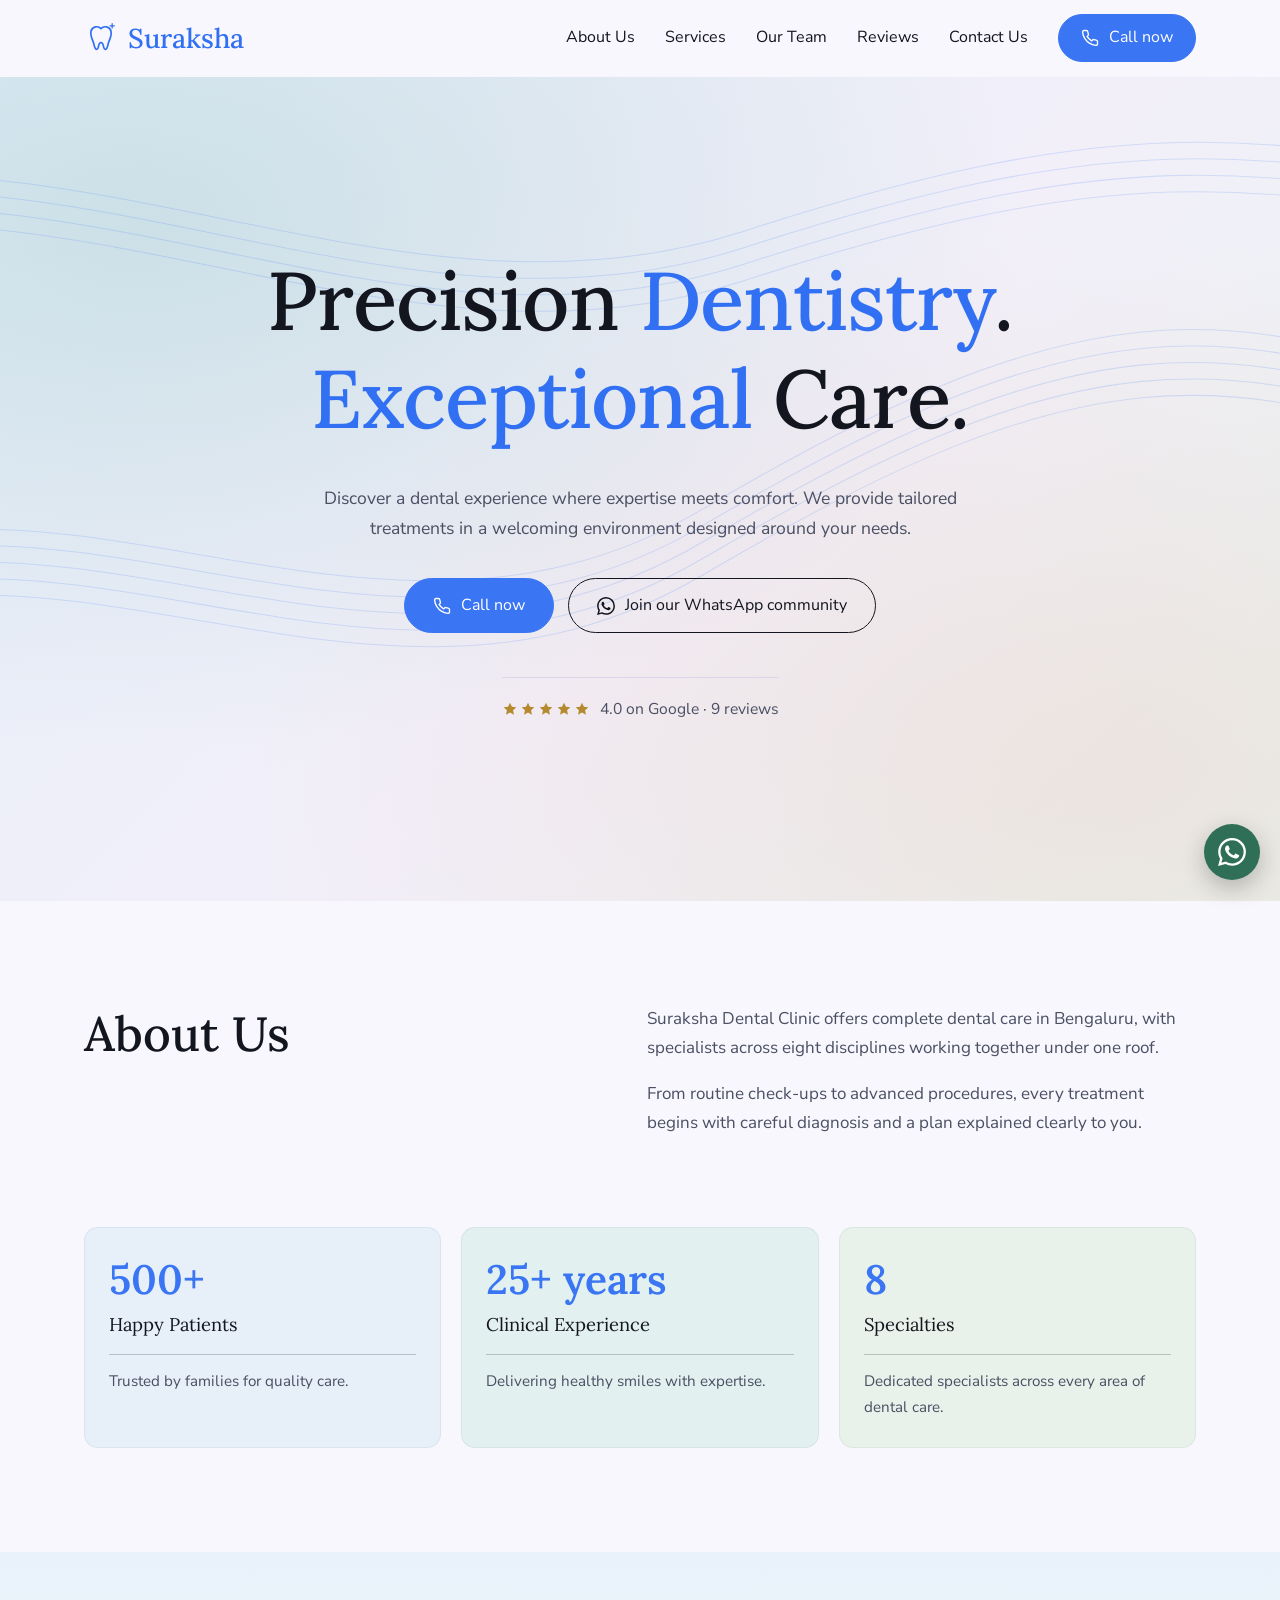
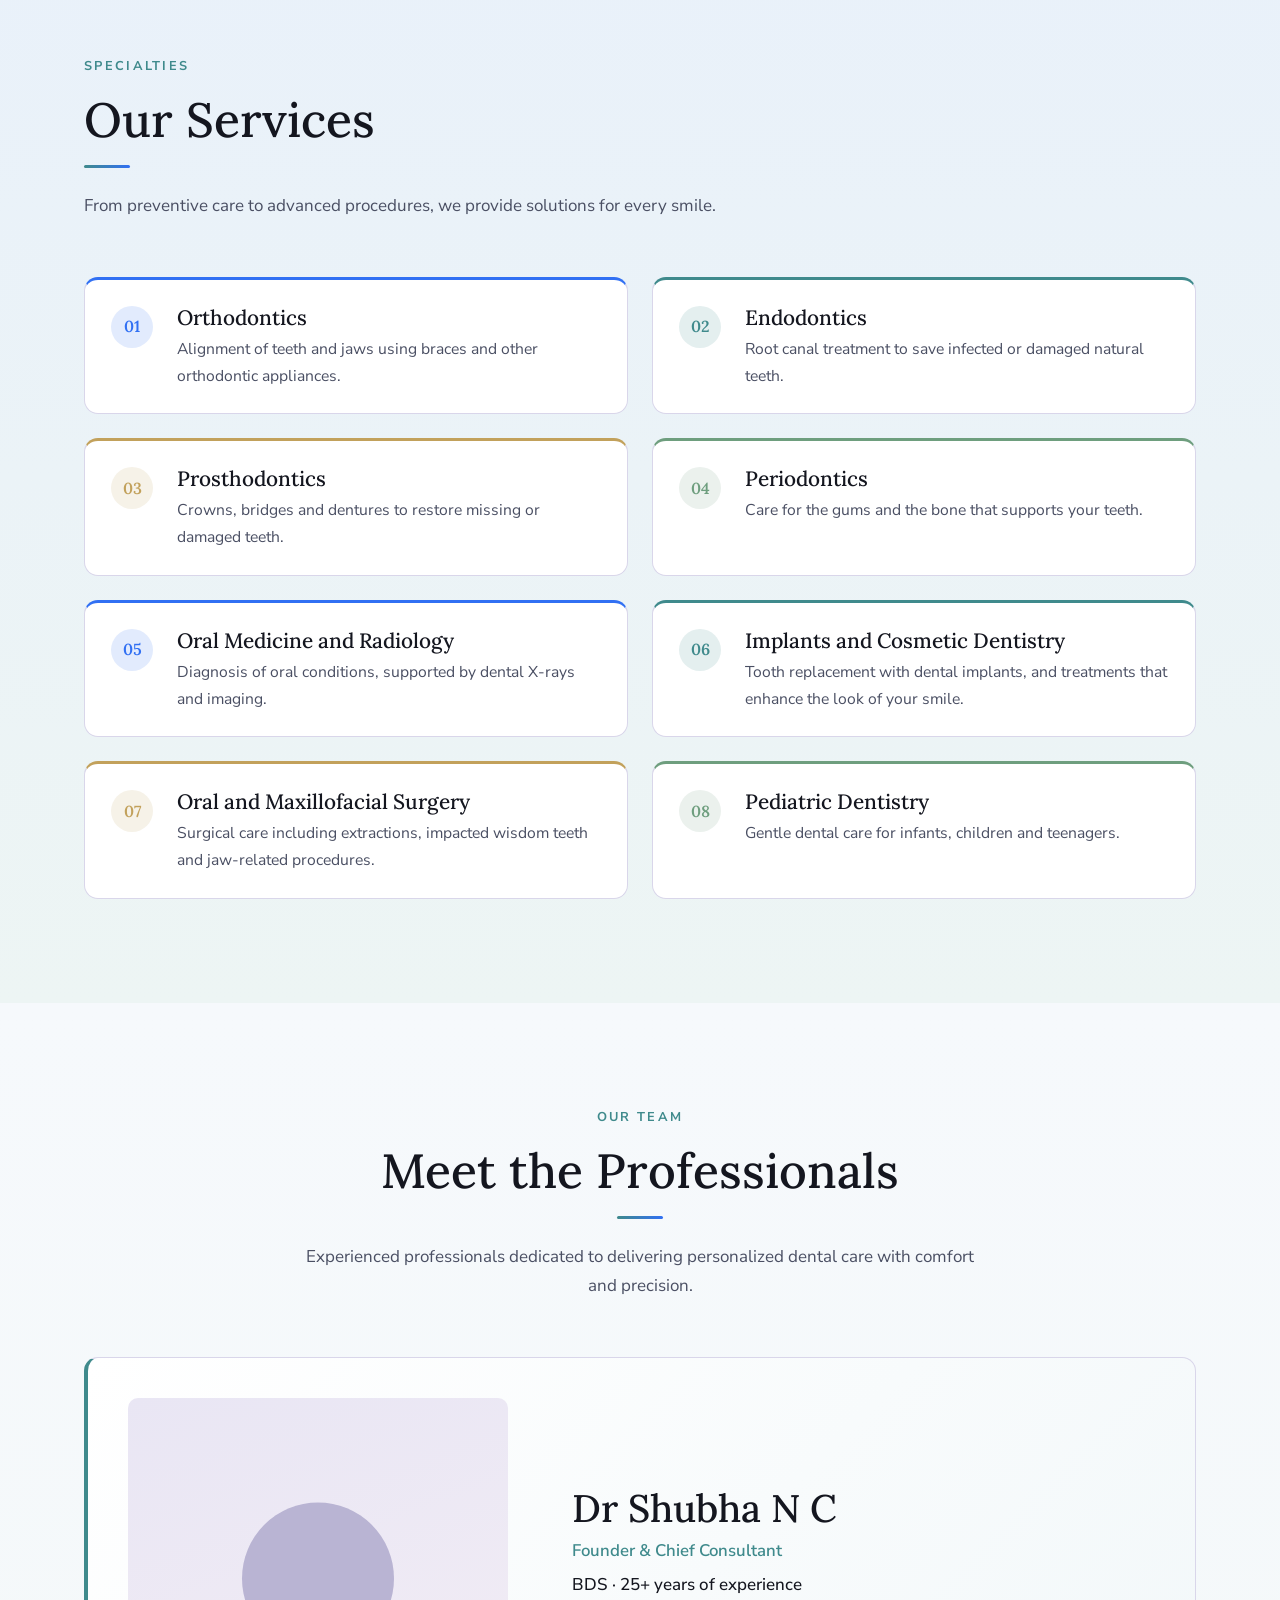
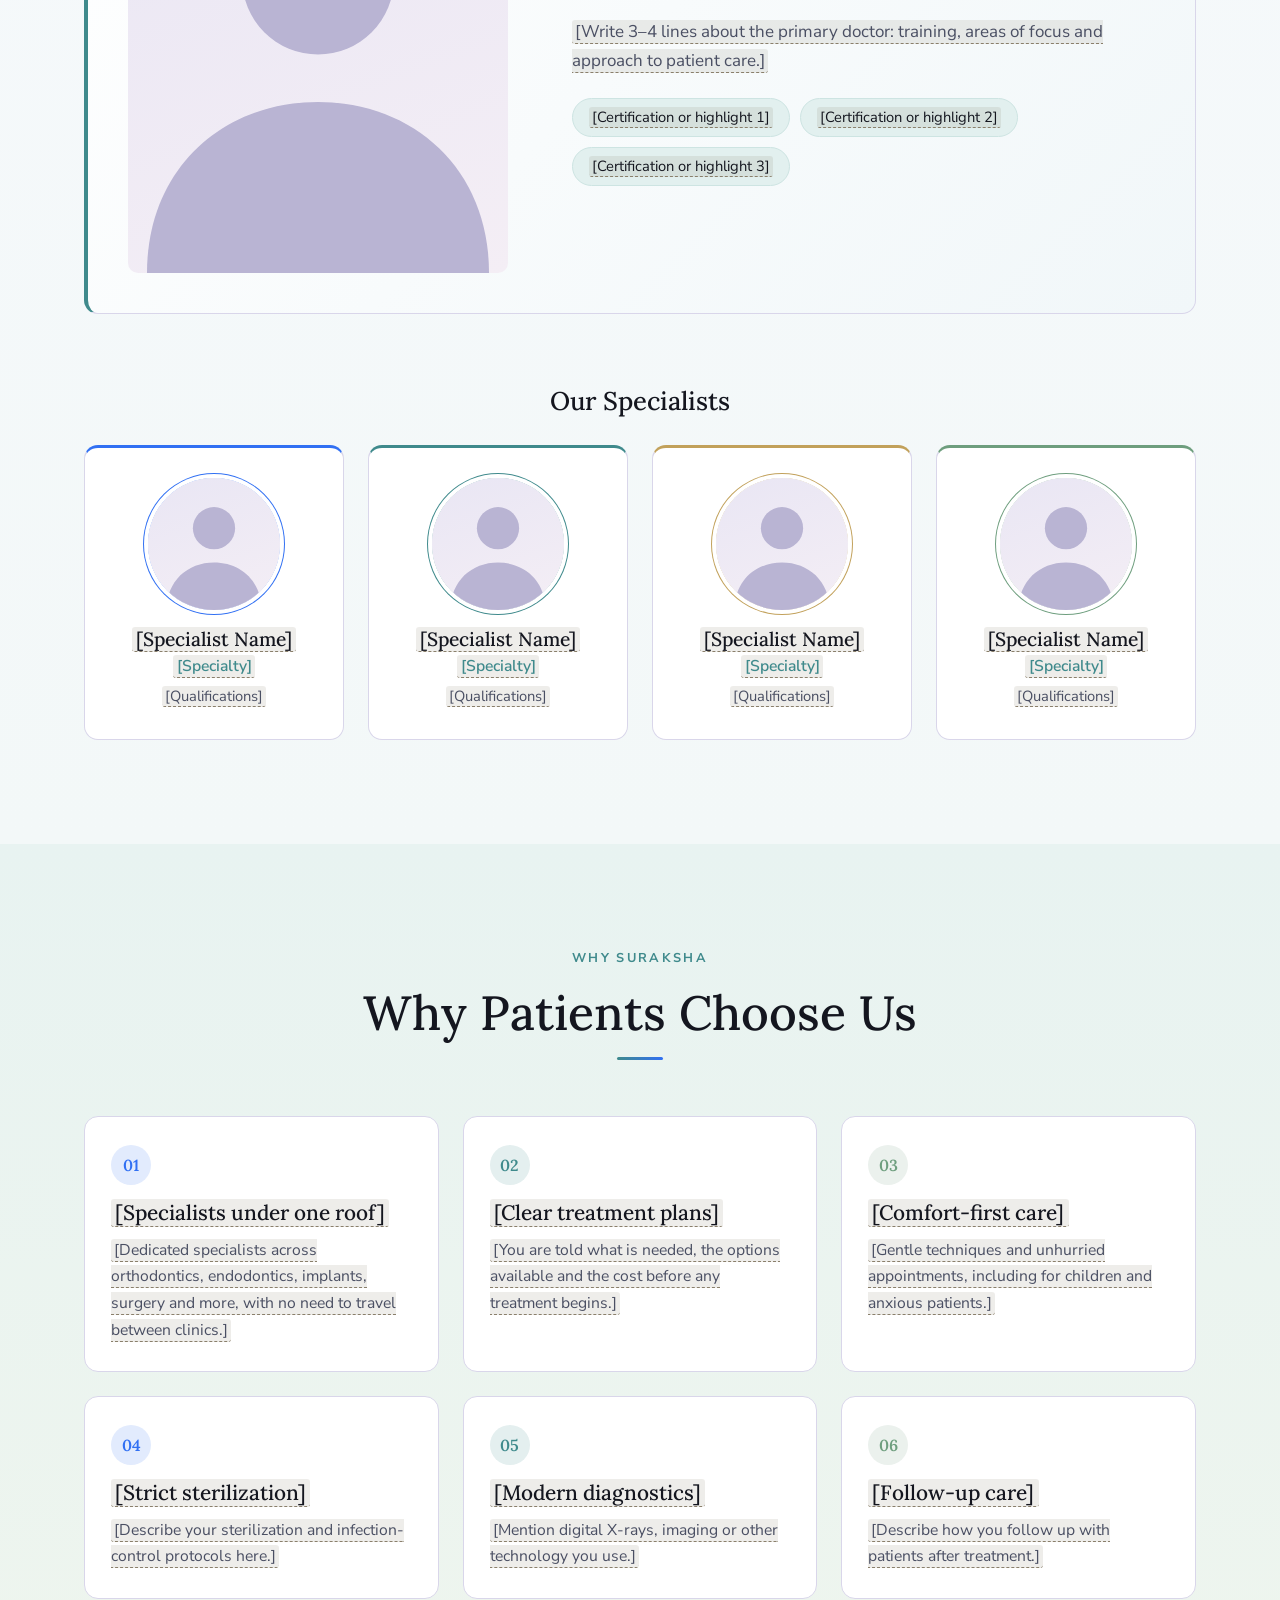
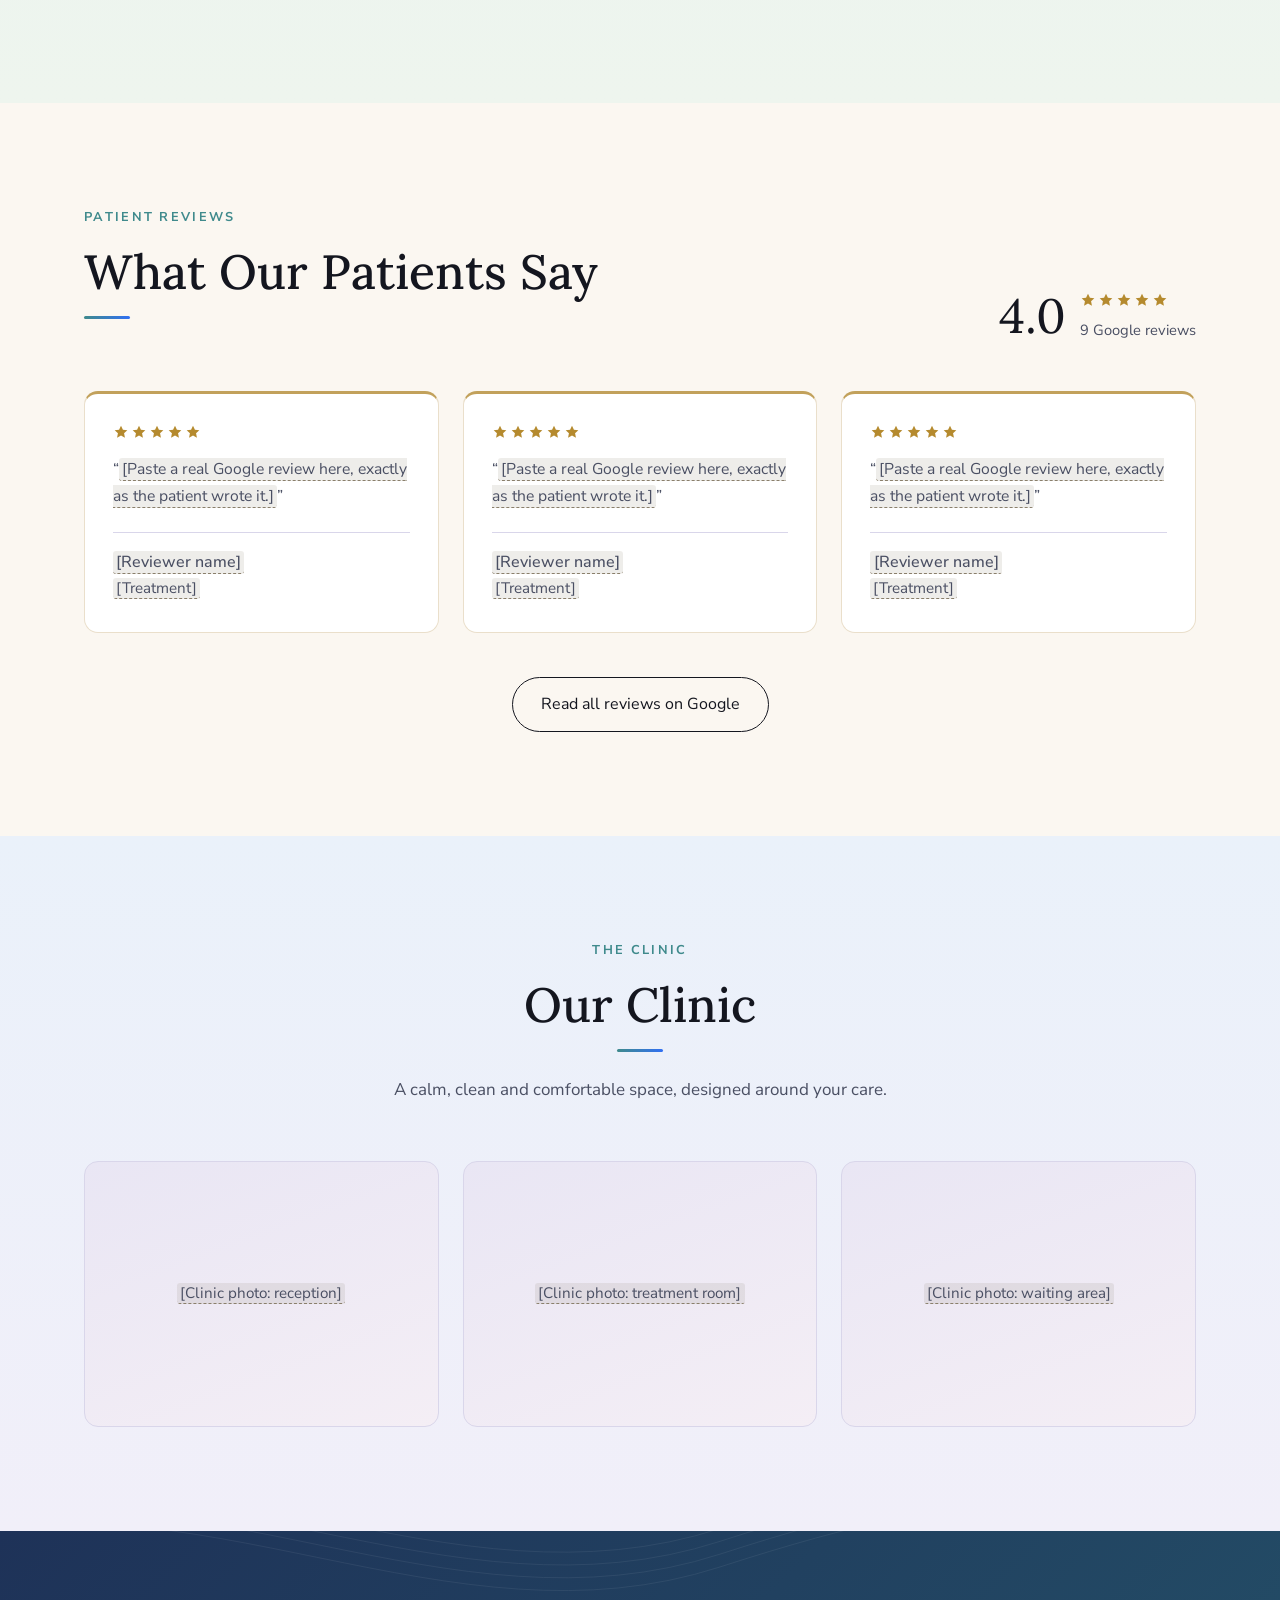
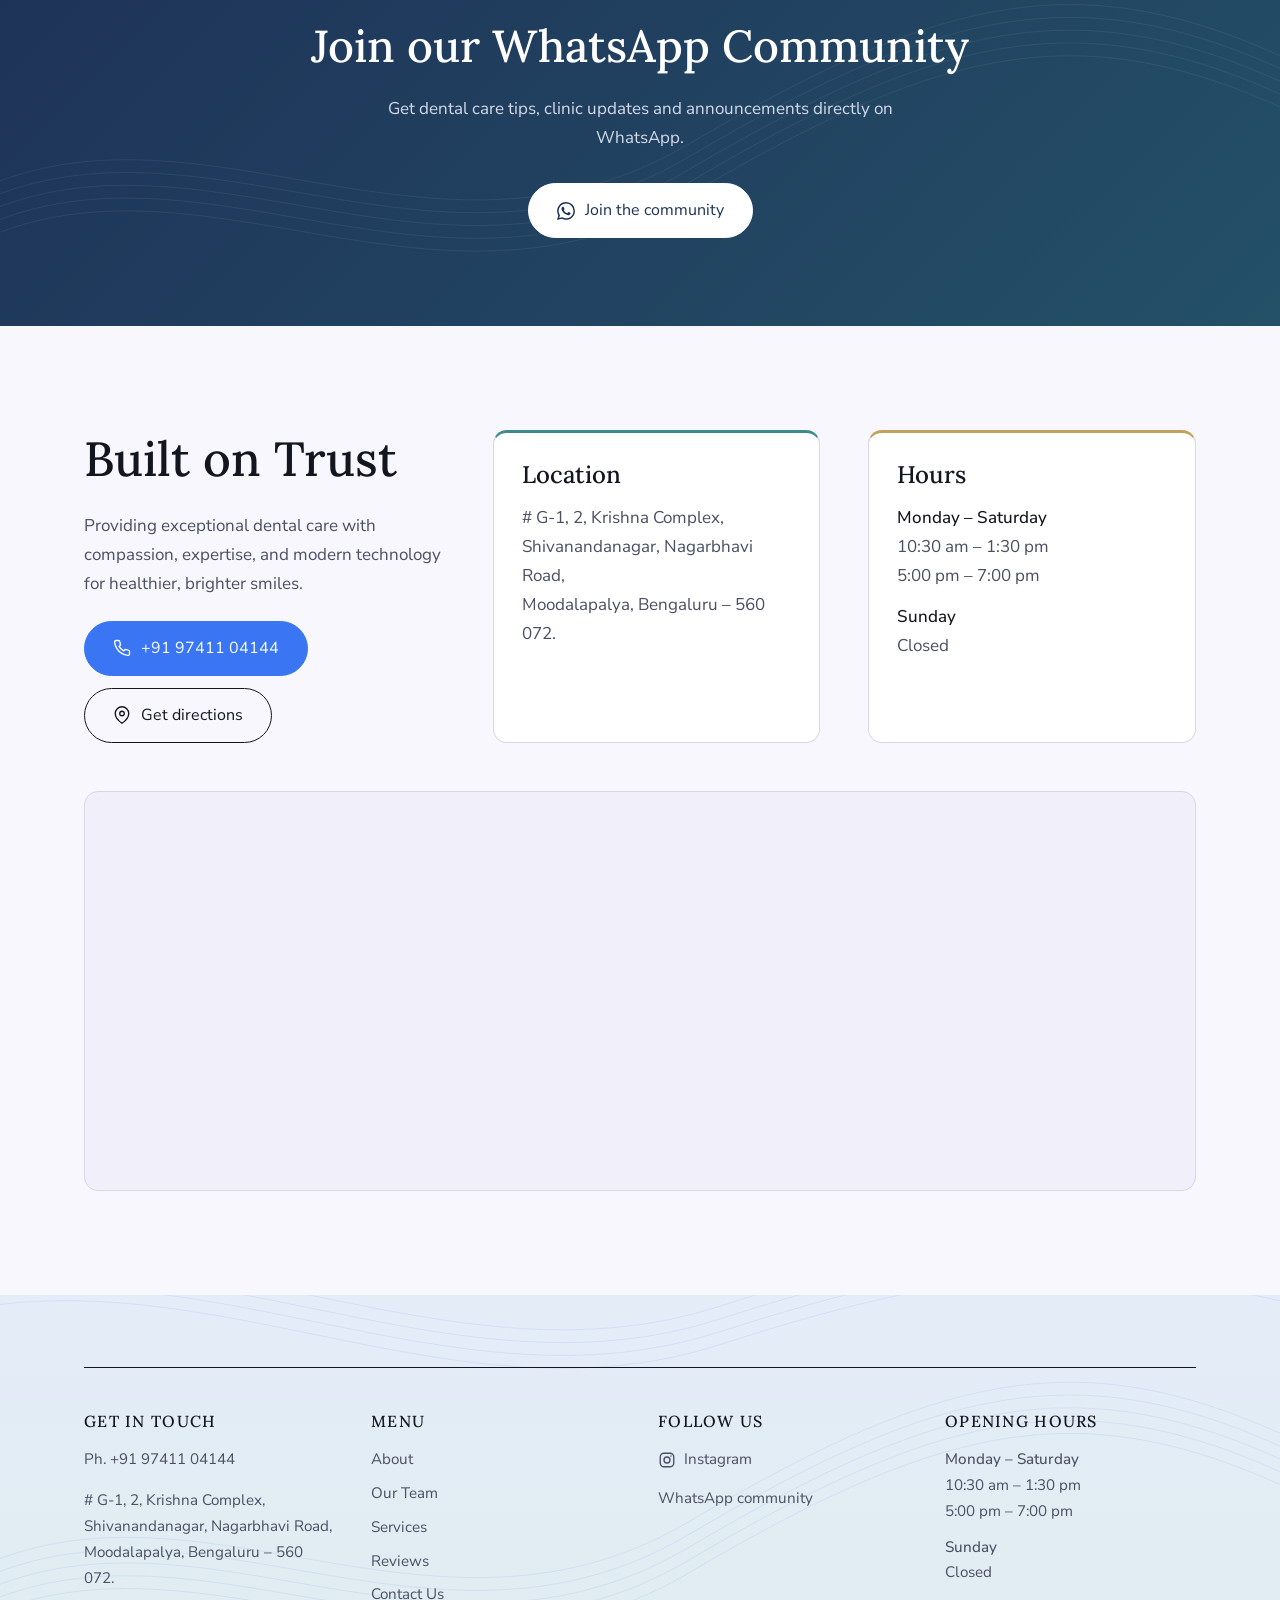
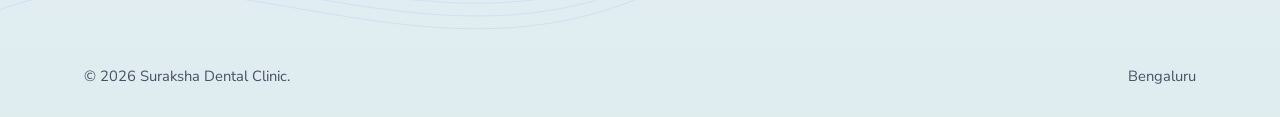
==== index.html @ a37a077b "index.html add" ====
<!DOCTYPE html>
<html lang="en">
<head>
<meta charset="utf-8">
<meta name="viewport" content="width=device-width, initial-scale=1">
<title>Suraksha Dental Clinic | Dentist in Nagarbhavi, Bengaluru</title>
<meta name="description" content="Suraksha Dental Clinic, Nagarbhavi Road, Bengaluru. Orthodontics, endodontics, prosthodontics, periodontics, implants and cosmetic dentistry, oral surgery and pediatric dentistry.">
<meta name="theme-color" content="#1E3A78">
<meta property="og:type" content="website">
<meta property="og:title" content="Suraksha Dental Clinic | Precision Dentistry. Exceptional Care.">
<meta property="og:description" content="Specialist dental care under one roof in Nagarbhavi, Bengaluru.">
<meta property="og:locale" content="en_IN">
<!-- When the site has a real domain, add: <link rel="canonical" href="https://your-domain.com/"> and <meta property="og:url" ...> -->

<script>document.documentElement.classList.add('js');</script>

<!-- =====================================================================
     EDIT HERE  —  ALL CONTENT LIVES IN THIS BLOCK
     ---------------------------------------------------------------------
     * Text inside [square brackets] is a PLACEHOLDER. Replace it, brackets
       included, with your real content.
     * Links left as "" are not set yet. Paste the real URL between the quotes.
     * Photos left as "" show a neutral silhouette. Put your image files in an
       "images" folder next to this file and use e.g. "images/dr-name.jpg".
     * Full step-by-step instructions: see EDITING-GUIDE.md
     ===================================================================== -->
<script>
const SITE_CONFIG = {

  /* Set to false before launch if you want placeholders to look like normal text */
  showPlaceholderHighlight: true,

  clinic: {
    name: "Suraksha Dental Clinic",
    shortName: "Suraksha",
    logo: "",                                   // e.g. "images/logo.png". Empty = built-in tooth logo
    phoneDisplay: "+91 97411 04144",
    phoneTel: "+919741104144",
    addressLines: [
      "# G-1, 2, Krishna Complex,",
      "Shivanandanagar, Nagarbhavi Road,",
      "Moodalapalya, Bengaluru – 560 072."
    ],
    addressCity: "Bengaluru",
    addressPostcode: "560072",
    mapQuery: "Suraksha Dental Clinic, Krishna Complex, Shivanandanagar, Nagarbhavi Road, Moodalapalya, Bengaluru 560072"
  },

  links: {
    whatsappCommunity: "",   // WhatsApp community invite link, e.g. "https://chat.whatsapp.com/XXXXXXXX"
    instagram: "",           // e.g. "https://www.instagram.com/your_handle/"
    googleReviews: ""        // your Google reviews link (see EDITING-GUIDE.md)
  },

  hero: {
    headlineLine1: ["Precision ", "Dentistry", "."],     // middle word is shown in blue
    headlineLine2: ["", "Exceptional", " Care."],
    intro: "Discover a dental experience where expertise meets comfort. We provide tailored treatments in a welcoming environment designed around your needs."
  },

  stats: [
    { value: "500+",     label: "Happy Patients",     text: "Trusted by families for quality care." },
    { value: "25+ years",label: "Clinical Experience",text: "Delivering healthy smiles with expertise." },
    { value: "8",        label: "Specialties",        text: "Dedicated specialists across every area of dental care." }
  ],

  about: {
    title: "About Us",
    paragraphs: [
      "Suraksha Dental Clinic offers complete dental care in Bengaluru, with specialists across eight disciplines working together under one roof.",
      "From routine check-ups to advanced procedures, every treatment begins with careful diagnosis and a plan explained clearly to you."
    ]
  },

  services: {
    title: "Our Services",
    intro: "From preventive care to advanced procedures, we provide solutions for every smile.",
    items: [
      { name: "Orthodontics",                      text: "Alignment of teeth and jaws using braces and other orthodontic appliances." },
      { name: "Endodontics",                       text: "Root canal treatment to save infected or damaged natural teeth." },
      { name: "Prosthodontics",                    text: "Crowns, bridges and dentures to restore missing or damaged teeth." },
      { name: "Periodontics",                      text: "Care for the gums and the bone that supports your teeth." },
      { name: "Oral Medicine and Radiology",       text: "Diagnosis of oral conditions, supported by dental X-rays and imaging." },
      { name: "Implants and Cosmetic Dentistry",   text: "Tooth replacement with dental implants, and treatments that enhance the look of your smile." },
      { name: "Oral and Maxillofacial Surgery",    text: "Surgical care including extractions, impacted wisdom teeth and jaw-related procedures." },
      { name: "Pediatric Dentistry",               text: "Gentle dental care for infants, children and teenagers." }
    ]
  },

  doctors: {
    title: "Meet the Professionals",
    intro: "Experienced professionals dedicated to delivering personalized dental care with comfort and precision.",

    /* PRIMARY DOCTOR — shown large at the top */
    lead: {
      photo: "",
      name: "Dr Shubha N C",
      role: "Founder & Chief Consultant",
      qualifications: "BDS",
      experience: "25+ years of experience",
      bio: "[Write 3–4 lines about the primary doctor: training, areas of focus and approach to patient care.]",
      highlights: [
        "[Certification or highlight 1]",
        "[Certification or highlight 2]",
        "[Certification or highlight 3]"
      ]
    },

    /* SPECIALISTS — copy one { ... }, block to add another, delete one to remove it */
    specialistsTitle: "Our Specialists",
    specialists: [
      { photo: "", name: "[Specialist Name]", specialty: "[Specialty]", qualifications: "[Qualifications]" },
      { photo: "", name: "[Specialist Name]", specialty: "[Specialty]", qualifications: "[Qualifications]" },
      { photo: "", name: "[Specialist Name]", specialty: "[Specialty]", qualifications: "[Qualifications]" },
      { photo: "", name: "[Specialist Name]", specialty: "[Specialty]", qualifications: "[Qualifications]" }
    ],

    /* SUPPORT STAFF — optional. Leave the list empty [] and the section is hidden.
       To show it, add entries like:
       { photo: "", name: "[Name]", role: "[Role, e.g. Dental Assistant]", text: "[One line about their role]" }  */
    staffTitle: "Our Care Team",
    staff: []
  },

  why: {
    title: "Why Patients Choose Us",
    items: [
      { title: "[Specialists under one roof]", text: "[Dedicated specialists across orthodontics, endodontics, implants, surgery and more, with no need to travel between clinics.]" },
      { title: "[Clear treatment plans]",      text: "[You are told what is needed, the options available and the cost before any treatment begins.]" },
      { title: "[Comfort-first care]",         text: "[Gentle techniques and unhurried appointments, including for children and anxious patients.]" },
      { title: "[Strict sterilization]",       text: "[Describe your sterilization and infection-control protocols here.]" },
      { title: "[Modern diagnostics]",         text: "[Mention digital X-rays, imaging or other technology you use.]" },
      { title: "[Follow-up care]",             text: "[Describe how you follow up with patients after treatment.]" }
    ]
  },

  reviews: {
    title: "What Our Patients Say",
    rating: "4.0",          // your Google rating, e.g. "4.8"
    count: "9",            // number of Google reviews, e.g. "120"
    buttonLabel: "Read all reviews on Google",
    /* Paste REAL Google reviews only, word for word, with the reviewer's name. */
    items: [
      { rating: 5, text: "[Paste a real Google review here, exactly as the patient wrote it.]", name: "[Reviewer name]", treatment: "[Treatment]" },
      { rating: 5, text: "[Paste a real Google review here, exactly as the patient wrote it.]", name: "[Reviewer name]", treatment: "[Treatment]" },
      { rating: 5, text: "[Paste a real Google review here, exactly as the patient wrote it.]", name: "[Reviewer name]", treatment: "[Treatment]" }
    ]
  },

  gallery: {
    title: "Our Clinic",
    intro: "A calm, clean and comfortable space, designed around your care.",
    /* src: "images/clinic-1.jpg" for a real photo. Empty src shows a placeholder tile. */
    items: [
      { src: "", alt: "Reception area",  caption: "[Clinic photo: reception]" },
      { src: "", alt: "Treatment room",  caption: "[Clinic photo: treatment room]" },
      { src: "", alt: "Waiting area",    caption: "[Clinic photo: waiting area]" }
    ]
  },

  community: {
    title: "Join our WhatsApp Community",
    text: "Get dental care tips, clinic updates and announcements directly on WhatsApp.",
    buttonLabel: "Join the community"
  },

  contact: {
    title: "Built on Trust",
    intro: "Providing exceptional dental care with compassion, expertise, and modern technology for healthier, brighter smiles."
  },

  /* Opening hours. "display" is what visitors see. "schema" feeds Google search results.
     If you change one, change the other to match (times in 24-hour format). */
  hours: {
    display: [
      { days: "Monday – Saturday", times: ["10:30 am – 1:30 pm", "5:00 pm – 7:00 pm"] },
      { days: "Sunday",            times: ["Closed"] }
    ],
    schema: [
      { days: ["Monday","Tuesday","Wednesday","Thursday","Friday","Saturday"], opens: "10:30", closes: "13:30" },
      { days: ["Monday","Tuesday","Wednesday","Thursday","Friday","Saturday"], opens: "17:00", closes: "19:00" }
    ]
  }
};
</script>

<link rel="preconnect" href="https://fonts.googleapis.com">
<link rel="preconnect" href="https://fonts.gstatic.com" crossorigin>
<link href="https://fonts.googleapis.com/css2?family=Lora:wght@400;500;600&family=Nunito+Sans:wght@400;600;700&display=swap" rel="stylesheet">

<style>
:root{
  --bg:#F8F7FD; --bg-soft:#F1EFF9; --bg-deep:#E9E6F4;
  --ink:#14161F; --muted:#4A4F63; --line:#D9D6EA;
  --blue:#3170F3; --blue-dark:#3a75f3; --navy:#1E3258;
  --stone:#8A7F6B; --teal:#3F8A8C; --teal-soft:#E2F0EF; --sky-soft:#E7EFF9; --sage:#6E9E7E; --sage-soft:#E8F2EA; --gold:#C2A15B; --peach-soft:#FBEEE4; --cream:#FBF7F1; --wa:#2F6F57; --ph-bg:rgba(138,127,107,.14);
  --serif:'Lora',Georgia,'Times New Roman',serif;
  --body:'Nunito Sans','Segoe UI',system-ui,-apple-system,sans-serif;
  --radius:14px; --header-h:76px;
}
*,*::before,*::after{box-sizing:border-box}
html{scroll-behavior:smooth;-webkit-text-size-adjust:100%}
body{margin:0;background:var(--bg);color:var(--ink);font-family:var(--body);font-size:17px;line-height:1.7;overflow-x:hidden}
img,svg{max-width:100%;display:block}
a{color:inherit}
h1,h2,h3,h4{font-family:var(--serif);font-weight:500;line-height:1.2;margin:0 0 .5em;color:var(--ink)}
p{margin:0 0 1em}
.container{width:100%;max-width:1160px;margin:0 auto;padding:0 24px}
section{position:relative;padding:104px 0;scroll-margin-top:var(--header-h)}
.skip{position:absolute;left:-999px;top:8px;background:var(--blue-dark);color:#fff;padding:10px 16px;border-radius:8px;z-index:100}
.skip:focus{left:8px}
:focus-visible{outline:2px solid var(--blue);outline-offset:3px;border-radius:4px}

/* placeholders */
body:not(.no-ph) .ph{background:var(--ph-bg);border-bottom:1px dashed var(--stone);padding:0 .2em;border-radius:3px}

/* scroll progress */
.progress{position:fixed;top:0;left:0;height:3px;width:100%;background:var(--blue);transform:scaleX(0);transform-origin:left;z-index:60}

/* header */
header.site{position:sticky;top:0;z-index:50;background:rgba(248,247,253,.9);backdrop-filter:blur(10px);-webkit-backdrop-filter:blur(10px);border-bottom:1px solid transparent;transition:box-shadow .3s,border-color .3s}
header.site.scrolled{box-shadow:0 2px 18px rgba(30,50,88,.08);border-color:var(--line)}
.nav{display:flex;align-items:center;justify-content:space-between;height:var(--header-h);gap:24px}
.brand{display:flex;align-items:center;gap:10px;text-decoration:none;font-family:var(--serif);font-size:1.7rem;color:var(--blue);font-weight:500}
.brand svg,.brand img{width:34px;height:34px;flex:none}
.menu{display:flex;align-items:center;gap:30px}
.menu a{text-decoration:none;font-size:1rem;position:relative;padding:4px 0}
.menu a.btn{padding:9px 22px}
.menu a:not(.btn)::after{content:"";position:absolute;left:0;bottom:-2px;height:1px;width:100%;background:var(--blue);transform:scaleX(0);transform-origin:left;transition:transform .3s}
.menu a:not(.btn):hover::after{transform:scaleX(1)}
.menu-btn{display:none;background:none;border:1px solid var(--line);border-radius:8px;width:44px;height:44px;cursor:pointer;color:var(--ink)}
.menu-btn span,.menu-btn span::before,.menu-btn span::after{display:block;width:20px;height:2px;background:currentColor;margin:0 auto;position:relative;transition:transform .3s,background .3s}
.menu-btn span::before,.menu-btn span::after{content:"";position:absolute;left:0}
.menu-btn span::before{top:-6px}.menu-btn span::after{top:6px}

/* buttons */
.btn{display:inline-flex;align-items:center;gap:10px;font-family:var(--body);font-size:1rem;padding:13px 28px;border-radius:999px;border:1px solid var(--ink);background:transparent;color:var(--ink);text-decoration:none;cursor:pointer;transition:background .3s,color .3s,transform .3s,box-shadow .3s}
.btn svg{width:18px;height:18px;flex:none}
.btn:hover{transform:translateY(-2px);box-shadow:0 8px 20px rgba(30,50,88,.12)}
.btn-primary{background:var(--blue-dark);border-color:var(--blue-dark);color:#fff}
.btn-primary:hover{background:var(--blue)}
.btn-outline:hover{background:var(--ink);color:#fff}
.btn-small{padding:9px 20px;font-size:.95rem}
.btn-light{background:#fff;border-color:#fff;color:var(--navy)}
.btn-light:hover{background:var(--bg-soft)}

/* hero */
.hero{padding:0;min-height:calc(100vh - var(--header-h));min-height:calc(100svh - var(--header-h));display:flex;align-items:center;text-align:center;background:radial-gradient(ellipse at 12% 18%,rgba(110,175,172,.24),transparent 55%),radial-gradient(ellipse at 88% 85%,rgba(232,175,150,.22),transparent 55%),linear-gradient(135deg,#E6EFFA 0%,#F2EFF9 55%,#E9F4F1 100%);overflow:hidden}
.hero .container{position:relative;z-index:2;padding-top:72px;padding-bottom:72px}
.hero h1{font-size:clamp(2.6rem,6.4vw,5.2rem);font-weight:500;letter-spacing:-.01em;margin-bottom:.45em}
.hero h1 .l{display:block}
.hero h1 em{font-style:normal;color:var(--blue)}
.hero p.intro{max-width:640px;margin:0 auto 34px;color:var(--muted);font-size:1.1rem}
.hero .actions{display:flex;flex-wrap:wrap;gap:14px;justify-content:center}
.trust{margin-top:44px;display:inline-flex;align-items:center;gap:10px;font-size:.98rem;color:var(--muted);text-decoration:none;border-top:1px solid var(--line);padding-top:18px}
.stars{display:inline-flex;gap:2px;color:#B58A2E}
.stars svg{width:16px;height:16px;fill:currentColor}
.stars .off{color:var(--line)}
.contour{position:absolute;inset:0;width:100%;height:100%;color:var(--blue);opacity:.16;z-index:0;pointer-events:none}
.contour g{animation:drift 28s ease-in-out infinite alternate}
@keyframes drift{from{transform:translate(-30px,6px)}to{transform:translate(30px,-8px)}}
.hero .h-in{opacity:0;transform:translateY(20px);animation:rise .9s cubic-bezier(.2,.7,.2,1) forwards;animation-delay:calc(var(--d,0)*140ms + 150ms)}
@keyframes rise{to{opacity:1;transform:none}}

/* section headings */
.eyebrow{display:block;font-size:.8rem;font-weight:700;letter-spacing:.18em;text-transform:uppercase;color:var(--teal);margin-bottom:14px}
.sec-head{max-width:680px;margin-bottom:56px}
.sec-head.center{margin-left:auto;margin-right:auto;text-align:center}
.sec-head h2{font-size:clamp(2rem,4vw,3rem)}
.sec-head h2::after{content:"";display:block;width:46px;height:3px;border-radius:3px;background:linear-gradient(90deg,var(--teal),var(--blue));margin-top:16px}
.sec-head.center h2::after{margin-left:auto;margin-right:auto}
.sec-head p{color:var(--muted)}

/* about */
.about-grid{display:grid;grid-template-columns:1fr 1.1fr;gap:64px;align-items:start;margin-bottom:72px}
.about-grid h2{font-size:clamp(2rem,4vw,3rem);margin:0}
.about-grid p{color:var(--muted)}
.stats{display:grid;grid-template-columns:repeat(3,1fr);gap:20px}
.stat{padding:28px 24px 26px;border-radius:var(--radius);border:1px solid rgba(30,50,88,.06)}
.stat:nth-child(1){background:var(--sky-soft)}.stat:nth-child(2){background:var(--teal-soft)}.stat:nth-child(3){background:var(--sage-soft)}.stat:nth-child(4){background:var(--peach-soft)}
.stat .num{font-family:var(--serif);font-weight:600;font-size:clamp(1.9rem,3.2vw,2.6rem);line-height:1.15;margin-bottom:6px;color:var(--blue-dark)}
.stat .lbl{font-family:var(--serif);font-size:1.15rem;margin-bottom:14px}
.stat .rule{height:1px;background:var(--ink);opacity:.22;margin-bottom:14px;transform-origin:left}
.js .stat .rule{transform:scaleX(0);transition:transform 1.1s cubic-bezier(.2,.7,.2,1) .2s}
.js .stat.in .rule{transform:scaleX(1)}
.stat p{font-size:.95rem;color:var(--muted);margin:0}

/* services */
.services{background:linear-gradient(180deg,#E9F1FA 0%,#EDF5F4 100%)}
.svc-grid{display:grid;grid-template-columns:1fr 1fr;gap:24px}
.svc{--c:var(--blue);display:grid;grid-template-columns:48px 1fr;gap:6px 18px;padding:26px 26px 24px;background:#fff;border:1px solid var(--line);border-top:3px solid var(--c);border-radius:var(--radius);transition:transform .35s,box-shadow .35s}
.svc:nth-child(4n+2){--c:var(--teal)}.svc:nth-child(4n+3){--c:var(--gold)}.svc:nth-child(4n+4){--c:var(--sage)}
.svc:hover{transform:translateY(-5px);box-shadow:0 16px 32px rgba(30,50,88,.10)}
.svc .n{display:flex;align-items:center;justify-content:center;width:42px;height:42px;border-radius:50%;background:color-mix(in srgb,var(--c) 14%,#fff);color:var(--c);font-family:var(--serif);font-weight:600;font-size:1rem}
.svc h3{font-size:1.3rem;margin-bottom:.25em}
.svc p{margin:0;color:var(--muted);font-size:.98rem}

/* team */
.team{background:linear-gradient(180deg,#F6F9FC 0%,#F3F8F8 100%)}
.lead{display:grid;grid-template-columns:380px 1fr;gap:64px;align-items:center;background:linear-gradient(135deg,#fff 0%,#F1F7F9 100%);border:1px solid var(--line);border-left:4px solid var(--teal);border-radius:var(--radius);padding:40px;margin-bottom:72px;transition:box-shadow .4s}
.lead:hover{box-shadow:0 18px 44px rgba(30,50,88,.09)}
.photo{position:relative;background:linear-gradient(160deg,#E9E6F4,#F4EEF5);overflow:hidden}
.photo img{width:100%;height:100%;object-fit:cover}
.photo .sil{width:100%;height:100%;color:#B9B4D3}
.lead .photo{aspect-ratio:4/5;border-radius:10px}
.lead h3{font-size:clamp(1.8rem,3vw,2.4rem);margin-bottom:.15em}
.lead .role{color:var(--teal);font-weight:600;font-size:1.05rem;margin-bottom:6px}
.lead .quals{font-weight:500;margin-bottom:18px}
.lead .bio{color:var(--muted)}
.chips{list-style:none;margin:22px 0 0;padding:0;display:flex;flex-wrap:wrap;gap:10px}
.chips li{border:1px solid #CDE4E2;border-radius:999px;padding:6px 16px;font-size:.92rem;background:var(--teal-soft)}
.sub-title{font-size:1.6rem;margin-bottom:28px;text-align:center}
.spec-grid{display:grid;grid-template-columns:repeat(4,1fr);gap:24px}
.spec{--c:var(--blue);background:#fff;border:1px solid var(--line);border-top:3px solid var(--c);border-radius:var(--radius);padding:30px 22px;text-align:center;transition:transform .35s,box-shadow .35s}
.spec:nth-child(4n+2){--c:var(--teal)}.spec:nth-child(4n+3){--c:var(--gold)}.spec:nth-child(4n+4){--c:var(--sage)}
.spec:hover{transform:translateY(-6px);box-shadow:0 16px 34px rgba(30,50,88,.09)}
.spec .photo{width:132px;height:132px;border-radius:50%;margin:0 auto 18px;box-shadow:0 0 0 4px #fff,0 0 0 5px var(--c)}
.spec h4{font-size:1.2rem;margin-bottom:.15em}
.spec .sp{color:var(--teal);font-weight:600;font-size:.98rem;margin-bottom:4px}
.spec .q,.spec .tx{font-size:.92rem;color:var(--muted);margin:0}
.staff-wrap{margin-top:72px}

/* why */
.why{background:linear-gradient(180deg,#E8F3F1 0%,#EEF5EE 100%)}
.why-grid{display:grid;grid-template-columns:repeat(3,1fr);gap:24px}
.why-item{--c:var(--teal)}
.why-item:nth-child(3n+1){--c:var(--blue)}.why-item:nth-child(3n+3){--c:var(--sage)}
.why-item .n{display:flex;align-items:center;justify-content:center;width:40px;height:40px;border-radius:50%;background:color-mix(in srgb,var(--c) 14%,#fff);color:var(--c);font-family:var(--serif);font-weight:600;font-size:1rem;margin-bottom:16px}
.why-item h3{font-size:1.3rem}
.why-item p{color:var(--muted);font-size:.98rem;margin:0}
.why-item{background:#fff;border:1px solid var(--line);border-radius:var(--radius);padding:28px 26px;transition:transform .35s,box-shadow .35s}
.why-item:hover{transform:translateY(-5px);box-shadow:0 14px 30px rgba(30,50,88,.09)}

/* reviews */
.reviews{background:var(--cream)}
.rev-top{display:flex;justify-content:space-between;align-items:flex-end;gap:32px;flex-wrap:wrap;margin-bottom:48px}
.rev-top .sec-head{margin:0}
.score{display:flex;align-items:center;gap:14px}
.score .big{font-family:var(--serif);font-size:3rem;line-height:1}
.score small{display:block;color:var(--muted);font-size:.92rem}
.rev-grid{display:grid;grid-template-columns:repeat(3,1fr);gap:24px;margin-bottom:44px}
.rev{margin:0;background:#fff;border:1px solid #EADFCB;border-top:3px solid var(--gold);border-radius:var(--radius);padding:30px 28px;display:flex;flex-direction:column;transition:transform .35s,box-shadow .35s}
.rev:hover{transform:translateY(-6px);box-shadow:0 16px 34px rgba(30,50,88,.09)}
.rev blockquote{margin:16px 0 22px;color:var(--muted);flex:1;font-size:.98rem}
.rev .who{border-top:1px solid var(--line);padding-top:16px;font-size:.95rem}
.rev .who b{display:block;font-weight:500;font-size:1rem}
.rev .who span{color:var(--muted)}
.center-btn{text-align:center}

/* gallery */
.gallery{background:linear-gradient(180deg,#EAF1FA 0%,#F1EFF9 100%)}
.gal-grid{display:grid;grid-template-columns:repeat(3,1fr);gap:24px}
.tile{position:relative;aspect-ratio:4/3;border-radius:var(--radius);overflow:hidden;border:1px solid var(--line);background:linear-gradient(160deg,#E9E6F4,#F4EEF5);padding:0;cursor:default;display:flex;align-items:center;justify-content:center;font:inherit;color:var(--muted)}
.tile img{position:absolute;inset:0;width:100%;height:100%;object-fit:cover;transition:transform .8s cubic-bezier(.2,.7,.2,1)}
.tile.has-img{cursor:zoom-in}
.tile.has-img:hover img{transform:scale(1.05)}
.tile .cap{position:relative;padding:0 16px;text-align:center;font-size:.95rem}
dialog#lb{border:0;padding:0;background:transparent;max-width:92vw;max-height:92vh}
dialog#lb::backdrop{background:rgba(20,22,31,.82)}
dialog#lb img{max-width:92vw;max-height:88vh;border-radius:10px}
dialog#lb button{position:absolute;top:-6px;right:-6px;width:40px;height:40px;border-radius:50%;border:0;background:#fff;font-size:1.4rem;cursor:pointer;line-height:1}

/* community */
.community{padding:0;background:linear-gradient(135deg,#1E3258 0%,#245068 100%);color:#fff;overflow:hidden}
.community .container{position:relative;z-index:2;padding-top:88px;padding-bottom:88px;text-align:center}
.community h2{color:#fff;font-size:clamp(1.9rem,4vw,2.8rem)}
.community p{color:#D5DAEA;max-width:560px;margin:0 auto 30px}
.community .contour{color:#fff;opacity:.08}

/* contact */
.contact-grid{display:grid;grid-template-columns:1.1fr 1fr 1fr;gap:48px;margin-bottom:48px}
.contact-grid h2{font-size:clamp(2rem,4vw,3rem)}
.contact-grid>div:nth-child(2),.contact-grid>div:nth-child(3){background:#fff;border:1px solid var(--line);border-radius:var(--radius);padding:28px 28px 22px;border-top:3px solid var(--teal)}
.contact-grid>div:nth-child(3){border-top-color:var(--gold)}
.contact-grid h3{font-size:1.5rem;margin-bottom:.6em}
.contact-grid p{color:var(--muted);margin-bottom:.4em}
.hrs div{margin-bottom:12px}
.hrs b{font-weight:500;display:block}
.hrs span{display:block;color:var(--muted)}
.contact-actions{display:flex;flex-wrap:wrap;gap:12px;margin-top:22px}
.map{border:1px solid var(--line);border-radius:var(--radius);overflow:hidden;height:400px;background:var(--bg-soft)}
.map iframe{width:100%;height:100%;border:0;display:block}

/* footer */
footer.site{position:relative;background:linear-gradient(180deg,#E4ECF8 0%,#DFEDEF 100%);overflow:hidden;padding:72px 0 28px}
footer.site .contour{opacity:.12}
footer.site .container{position:relative;z-index:2}
.foot-grid{display:grid;grid-template-columns:repeat(4,1fr);gap:36px;border-top:1px solid var(--ink);padding-top:44px;margin-bottom:48px}
.foot-grid h4{font-family:var(--serif);font-size:1rem;letter-spacing:.08em;text-transform:uppercase;margin-bottom:16px}
.foot-grid p,.foot-grid a,.foot-grid li{font-size:.95rem;color:var(--muted)}
.foot-grid ul{list-style:none;margin:0;padding:0}
.foot-grid li{margin-bottom:8px}
.foot-grid a{text-decoration:none}
.foot-grid a:hover{color:var(--blue);text-decoration:underline}
.foot-grid .ig{display:inline-flex;align-items:center;gap:8px}
.foot-grid .ig svg{width:18px;height:18px}
.foot-bot{display:flex;justify-content:space-between;flex-wrap:wrap;gap:12px;font-size:.92rem;color:var(--muted)}

/* floating whatsapp */
.fab{position:fixed;right:20px;bottom:20px;width:56px;height:56px;border-radius:50%;background:var(--wa);color:#fff;display:flex;align-items:center;justify-content:center;box-shadow:0 8px 22px rgba(20,22,31,.25);z-index:40;transition:transform .3s,box-shadow .3s}
.fab:hover{transform:translateY(-3px) scale(1.04)}
.fab svg{width:28px;height:28px;fill:currentColor}

/* scroll reveal */
.js .reveal{opacity:0;transform:translateY(28px);transition:opacity .85s ease,transform .85s cubic-bezier(.2,.7,.2,1);transition-delay:calc(var(--i,0)*90ms)}
.js .reveal.in{opacity:1;transform:none}
.js .reveal.fade{transform:none}
.js .reveal.done{transition:transform .35s ease,box-shadow .35s ease,border-color .35s ease;transition-delay:0s}

@media (max-width:1000px){
  .about-grid{grid-template-columns:1fr;gap:20px}
  .stats{grid-template-columns:repeat(3,1fr)}
  .lead{grid-template-columns:260px 1fr;gap:36px;padding:28px}
  .spec-grid{grid-template-columns:repeat(2,1fr)}
  .why-grid,.rev-grid,.gal-grid{grid-template-columns:repeat(2,1fr)}
  .contact-grid{grid-template-columns:1fr 1fr}
  .contact-grid>:first-child{grid-column:1/-1}
  .foot-grid{grid-template-columns:repeat(2,1fr)}
}
@media (max-width:820px){
  .menu-btn{display:block}
  .menu{position:absolute;top:var(--header-h);left:0;right:0;background:var(--bg);border-bottom:1px solid var(--line);flex-direction:column;align-items:flex-start;gap:0;padding:8px 24px 22px;display:none;box-shadow:0 14px 24px rgba(30,50,88,.08)}
  .menu.open{display:flex}
  .menu a{padding:14px 0;width:100%;border-bottom:1px solid var(--line)}
  .menu a.btn{margin-top:16px;width:auto;border:1px solid var(--blue-dark);justify-content:center}
  .menu a:not(.btn)::after{display:none}
}
@media (max-width:700px){
  body{font-size:16px}
  section{padding:68px 0}
  .container{padding:0 20px}
  .svc-grid{grid-template-columns:1fr}
  .lead{grid-template-columns:1fr;text-align:center}
  .lead .photo{max-width:260px;margin:0 auto}
  .chips{justify-content:center}
  .spec-grid,.why-grid,.rev-grid,.gal-grid,.contact-grid,.foot-grid{grid-template-columns:1fr}
  .stats{grid-template-columns:1fr;gap:16px}
  .hero .actions .btn{width:100%;justify-content:center}
  .map{height:320px}
  .brand{font-size:1.45rem}
}
@media (prefers-reduced-motion:reduce){
  html{scroll-behavior:auto}
  *,*::before,*::after{animation:none!important;transition:none!important}
  .js .reveal,.hero .h-in{opacity:1!important;transform:none!important}
  .js .stat .rule{transform:none!important}
}
</style>
</head>
<body>
<noscript>
  <p style="padding:24px;font-family:Georgia,serif">Suraksha Dental Clinic, # G-1, 2, Krishna Complex, Shivanandanagar, Nagarbhavi Road, Moodalapalya, Bengaluru 560 072. Phone: +91 97411 04144. Please enable JavaScript to view this page.</p>
</noscript>
<a class="skip" href="#main">Skip to content</a>
<div class="progress" id="progress"></div>
<div id="app"></div>
<dialog id="lb" aria-label="Clinic photo"><img alt=""><button type="button" aria-label="Close">&times;</button></dialog>

<script>
(function(){
  const C = SITE_CONFIG;
  if(!C.showPlaceholderHighlight) document.body.classList.add('no-ph');

  /* ---------- helpers ---------- */
  const esc = s => String(s==null?'':s).replace(/[&<>"']/g,c=>({'&':'&amp;','<':'&lt;','>':'&gt;','"':'&quot;',"'":'&#39;'}[c]));
  const isPH = v => typeof v==='string' && /^\s*\[.*\]\s*$/.test(v);
  const T = v => isPH(v) ? `<span class="ph">${esc(v)}</span>` : esc(v);
  const ext = u => u ? `href="${esc(u)}" target="_blank" rel="noopener"` : `href="#" data-unset="1" title="Link not set yet. See EDITING-GUIDE.md"`;
  const pad = n => String(n+1).padStart(2,'0');

  const I = {
    phone:'<svg viewBox="0 0 24 24" fill="none" stroke="currentColor" stroke-width="1.8" stroke-linecap="round" stroke-linejoin="round" aria-hidden="true"><path d="M22 16.92v3a2 2 0 0 1-2.18 2 19.79 19.79 0 0 1-8.63-3.07 19.5 19.5 0 0 1-6-6 19.79 19.79 0 0 1-3.07-8.67A2 2 0 0 1 4.11 2h3a2 2 0 0 1 2 1.72 12.84 12.84 0 0 0 .7 2.81 2 2 0 0 1-.45 2.11L8.09 9.91a16 16 0 0 0 6 6l1.27-1.27a2 2 0 0 1 2.11-.45 12.84 12.84 0 0 0 2.81.7A2 2 0 0 1 22 16.92z"/></svg>',
    wa:'<svg viewBox="0 0 24 24" fill="currentColor" aria-hidden="true"><path d="M17.472 14.382c-.297-.149-1.758-.867-2.03-.967-.273-.099-.471-.148-.67.15-.197.297-.767.966-.94 1.164-.173.199-.347.223-.644.075-.297-.15-1.255-.463-2.39-1.475-.883-.788-1.48-1.761-1.653-2.059-.173-.297-.018-.458.13-.606.134-.133.298-.347.446-.52.149-.174.198-.298.298-.497.099-.198.05-.371-.025-.52-.075-.149-.669-1.612-.916-2.207-.242-.579-.487-.5-.669-.51-.173-.008-.371-.01-.57-.01-.198 0-.52.074-.792.372-.272.297-1.04 1.016-1.04 2.479 0 1.462 1.065 2.875 1.213 3.074.149.198 2.096 3.2 5.077 4.487.709.306 1.262.489 1.694.625.712.227 1.36.195 1.871.118.571-.085 1.758-.719 2.006-1.413.248-.694.248-1.289.173-1.413-.074-.124-.272-.198-.57-.347m-5.421 7.403h-.004a9.87 9.87 0 01-5.031-1.378l-.361-.214-3.741.982.998-3.648-.235-.374a9.86 9.86 0 01-1.51-5.26c.001-5.45 4.436-9.884 9.888-9.884 2.64 0 5.122 1.03 6.988 2.898a9.825 9.825 0 012.893 6.994c-.003 5.45-4.437 9.884-9.885 9.884m8.413-18.297A11.815 11.815 0 0012.05 0C5.495 0 .16 5.335.157 11.892c0 2.096.547 4.142 1.588 5.945L.057 24l6.305-1.654a11.882 11.882 0 005.683 1.448h.005c6.554 0 11.89-5.335 11.893-11.893a11.821 11.821 0 00-3.48-8.413z"/></svg>',
    ig:'<svg viewBox="0 0 24 24" fill="none" stroke="currentColor" stroke-width="1.8" aria-hidden="true"><rect x="3" y="3" width="18" height="18" rx="5"/><circle cx="12" cy="12" r="4"/><circle cx="17.3" cy="6.7" r="1" fill="currentColor" stroke="none"/></svg>',
    pin:'<svg viewBox="0 0 24 24" fill="none" stroke="currentColor" stroke-width="1.8" stroke-linecap="round" stroke-linejoin="round" aria-hidden="true"><path d="M21 10c0 7-9 13-9 13s-9-6-9-13a9 9 0 0 1 18 0z"/><circle cx="12" cy="10" r="3"/></svg>',
    star:'<svg viewBox="0 0 24 24" aria-hidden="true"><path d="M12 2.5l2.9 6.1 6.6.8-4.9 4.6 1.3 6.6L12 17.3 6.1 20.6l1.3-6.6L2.5 9.4l6.6-.8z"/></svg>',
    sil:'<svg class="sil" viewBox="0 0 100 100" fill="currentColor" aria-hidden="true" preserveAspectRatio="xMidYMax slice"><circle cx="50" cy="38" r="16"/><path d="M14 100c0-22 16-36 36-36s36 14 36 36z"/></svg>'
  };

  const logoSvg = `<svg viewBox="0 0 32 32" fill="none" stroke="currentColor" stroke-width="1.6" stroke-linecap="round" stroke-linejoin="round" aria-hidden="true"><path d="M16 8.2c-2.6-3-8.3-2.1-9.4 2.4-.9 3.7.9 6.8 2.2 10.4.9 2.6 1.1 6.7 3.1 6.7 1.8 0 1.6-3.8 2.6-5.4.5-.8 1.5-1.1 1.5-1.1s1 .3 1.5 1.1c1 1.6.8 5.4 2.6 5.4 2 0 2.2-4.1 3.1-6.7 1.3-3.6 3.1-6.7 2.2-10.4C24.3 6.100 18.600 5.200 16 8.200z" transform="translate(0 -1)"/><path d="M26.500 2.500v4M24.500 4.500h4" stroke-width="1.2"/></svg>`;

  const contour = () => {
    let p='';
    [0,16,32,48,64].forEach(o=>{ p+=`<path d="M-100 ${520+o} C 200 ${300+o}, 520 ${620+o}, 860 ${420+o} S 1380 ${180+o}, 1700 ${360+o}"/>`; });
    [0,16,32,48].forEach(o=>{ p+=`<path d="M-100 ${120+o} C 240 ${20+o}, 560 ${260+o}, 900 ${150+o} S 1400 ${40+o}, 1700 ${120+o}"/>`; });
    return `<svg class="contour" viewBox="0 0 1600 800" preserveAspectRatio="xMidYMid slice" aria-hidden="true"><g fill="none" stroke="currentColor" stroke-width="1">${p}</g></svg>`;
  };

  const stars = n => { let s=''; for(let i=0;i<5;i++) s+=`<span class="${i<n?'':'off'}">${I.star}</span>`; return `<span class="stars" role="img" aria-label="${n} out of 5 stars">${s}</span>`; };
  const photo = (src,alt) => `<div class="photo">${src?`<img src="${esc(src)}" alt="${esc(alt)}" loading="lazy">`:I.sil}</div>`;
  const reveal = (i=0,extra='') => `class="reveal ${extra}" style="--i:${i}"`;

  const addr = C.clinic.addressLines.map(esc).join('<br>');
  const mapSrc = 'https://www.google.com/maps?q='+encodeURIComponent(C.clinic.mapQuery)+'&output=embed';
  const dirHref = 'https://www.google.com/maps/search/?api=1&query='+encodeURIComponent(C.clinic.mapQuery);
  const tel = 'tel:'+C.clinic.phoneTel;
  const hoursHtml = C.hours.display.map(h=>`<div><b>${esc(h.days)}</b>${h.times.map(t=>`<span>${esc(t)}</span>`).join('')}</div>`).join('');
  const hoursFoot = C.hours.display.map(h=>`<p style="margin-bottom:10px"><b style="font-weight:500">${esc(h.days)}</b><br>${h.times.map(esc).join('<br>')}</p>`).join('');

  const brandInner = (C.clinic.logo ? `<img src="${esc(C.clinic.logo)}" alt="">` : logoSvg) + `<span>${esc(C.clinic.shortName)}</span>`;

  /* ---------- header ---------- */
  const header = `
  <header class="site" id="header">
    <div class="container nav">
      <a class="brand" href="#top" aria-label="${esc(C.clinic.name)} home">${brandInner}</a>
      <button class="menu-btn" id="menuBtn" aria-label="Open menu" aria-expanded="false" aria-controls="menu"><span></span></button>
      <nav class="menu" id="menu" aria-label="Main">
        <a href="#about">About Us</a>
        <a href="#services">Services</a>
        <a href="#team">Our Team</a>
        <a href="#reviews">Reviews</a>
        <a href="#contact">Contact Us</a>
        <a class="btn btn-primary btn-small" href="${tel}">${I.phone}Call now</a>
      </nav>
    </div>
  </header>`;

  /* ---------- hero ---------- */
  const line = a => `${esc(a[0])}<em>${esc(a[1])}</em>${esc(a[2])}`;
  const hero = `
  <section class="hero" id="top">
    ${contour()}
    <div class="container">
      <h1>
        <span class="l h-in" style="--d:0">${line(C.hero.headlineLine1)}</span>
        <span class="l h-in" style="--d:1">${line(C.hero.headlineLine2)}</span>
      </h1>
      <p class="intro h-in" style="--d:2">${esc(C.hero.intro)}</p>
      <div class="actions h-in" style="--d:3">
        <a class="btn btn-primary" href="${tel}">${I.phone}Call now</a>
        <a class="btn btn-outline" ${ext(C.links.whatsappCommunity)}>${I.wa}Join our WhatsApp community</a>
      </div>
      <a class="trust h-in" style="--d:4" href="#reviews">${stars(5)}<span>${T(C.reviews.rating)} on Google &middot; ${T(C.reviews.count)} reviews</span></a>
    </div>
  </section>`;

  /* ---------- about + stats ---------- */
  const about = `
  <section id="about">
    <div class="container">
      <div class="about-grid">
        <h2 ${reveal(0)}>${esc(C.about.title)}</h2>
        <div ${reveal(1)}>${C.about.paragraphs.map(p=>`<p>${esc(p)}</p>`).join('')}</div>
      </div>
      <div class="stats">
        ${C.stats.map((s,i)=>`
        <div class="stat reveal" style="--i:${i}">
          <div class="num" data-count="${esc(s.value)}">${esc(s.value)}</div>
          <div class="lbl">${esc(s.label)}</div>
          <div class="rule"></div>
          <p>${esc(s.text)}</p>
        </div>`).join('')}
      </div>
    </div>
  </section>`;

  /* ---------- services ---------- */
  const services = `
  <section class="services" id="services">
    <div class="container">
      <div class="sec-head reveal"><span class="eyebrow">Specialties</span><h2>${esc(C.services.title)}</h2><p>${esc(C.services.intro)}</p></div>
      <div class="svc-grid">
        ${C.services.items.map((s,i)=>`
        <div class="svc reveal" style="--i:${i%2}">
          <span class="n">${pad(i)}</span>
          <div><h3>${esc(s.name)}</h3><p>${esc(s.text)}</p></div>
        </div>`).join('')}
      </div>
    </div>
  </section>`;

  /* ---------- team ---------- */
  const D = C.doctors, L = D.lead;
  const staff = D.staff && D.staff.length ? `
      <div class="staff-wrap">
        <h3 class="sub-title reveal">${esc(D.staffTitle)}</h3>
        <div class="spec-grid">
          ${D.staff.map((s,i)=>`
          <div class="spec reveal" style="--i:${i}">${photo(s.photo,s.name)}<h4>${T(s.name)}</h4><p class="sp">${T(s.role)}</p><p class="tx">${T(s.text||'')}</p></div>`).join('')}
        </div>
      </div>` : '';
  const team = `
  <section id="team" class="team">
    <div class="container">
      <div class="sec-head center reveal"><span class="eyebrow">Our Team</span><h2>${esc(D.title)}</h2><p>${esc(D.intro)}</p></div>
      <article class="lead reveal">
        ${photo(L.photo,L.name)}
        <div>
          <h3>${T(L.name)}</h3>
          <p class="role">${T(L.role)}</p>
          <p class="quals">${T(L.qualifications)} &middot; ${T(L.experience)}</p>
          <p class="bio">${T(L.bio)}</p>
          <ul class="chips">${L.highlights.map(h=>`<li>${T(h)}</li>`).join('')}</ul>
        </div>
      </article>
      <h3 class="sub-title reveal">${esc(D.specialistsTitle)}</h3>
      <div class="spec-grid">
        ${D.specialists.map((s,i)=>`
        <div class="spec reveal" style="--i:${i}">${photo(s.photo,s.name)}<h4>${T(s.name)}</h4><p class="sp">${T(s.specialty)}</p><p class="q">${T(s.qualifications)}</p></div>`).join('')}
      </div>
      ${staff}
    </div>
  </section>`;

  /* ---------- why ---------- */
  const why = `
  <section class="why" id="why">
    <div class="container">
      <div class="sec-head center reveal"><span class="eyebrow">Why Suraksha</span><h2>${esc(C.why.title)}</h2></div>
      <div class="why-grid">
        ${C.why.items.map((w,i)=>`
        <div class="why-item reveal" style="--i:${i%3}"><span class="n">${pad(i)}</span><h3>${T(w.title)}</h3><p>${T(w.text)}</p></div>`).join('')}
      </div>
    </div>
  </section>`;

  /* ---------- reviews ---------- */
  const reviews = `
  <section id="reviews" class="reviews">
    <div class="container">
      <div class="rev-top">
        <div class="sec-head reveal"><span class="eyebrow">Patient Reviews</span><h2>${esc(C.reviews.title)}</h2></div>
        <div class="score reveal" style="--i:1"><span class="big">${T(C.reviews.rating)}</span><div>${stars(5)}<small>${T(C.reviews.count)} Google reviews</small></div></div>
      </div>
      <div class="rev-grid">
        ${C.reviews.items.map((r,i)=>`
        <figure class="rev reveal" style="--i:${i}" ${''}>
          ${stars(r.rating||5)}
          <blockquote>&ldquo;${T(r.text)}&rdquo;</blockquote>
          <figcaption class="who"><b>${T(r.name)}</b><span>${T(r.treatment)}</span></figcaption>
        </figure>`).join('')}
      </div>
      <div class="center-btn reveal"><a class="btn btn-outline" ${ext(C.links.googleReviews)}>${esc(C.reviews.buttonLabel)}</a></div>
    </div>
  </section>`;

  /* ---------- gallery ---------- */
  const gallery = `
  <section class="gallery" id="clinic">
    <div class="container">
      <div class="sec-head center reveal"><span class="eyebrow">The Clinic</span><h2>${esc(C.gallery.title)}</h2><p>${esc(C.gallery.intro)}</p></div>
      <div class="gal-grid">
        ${C.gallery.items.map((g,i)=> g.src
          ? `<button type="button" class="tile has-img reveal" style="--i:${i}" data-src="${esc(g.src)}" data-alt="${esc(g.alt)}" aria-label="Enlarge photo: ${esc(g.alt)}"><img src="${esc(g.src)}" alt="${esc(g.alt)}" loading="lazy"></button>`
          : `<div class="tile reveal" style="--i:${i}" role="img" aria-label="${esc(g.alt)} (photo to be added)"><span class="cap">${T(g.caption)}</span></div>`).join('')}
      </div>
    </div>
  </section>`;

  /* ---------- community ---------- */
  const community = `
  <section class="community" id="community">
    ${contour()}
    <div class="container">
      <div class="reveal">
        <h2>${esc(C.community.title)}</h2>
        <p>${esc(C.community.text)}</p>
        <a class="btn btn-light" ${ext(C.links.whatsappCommunity)}>${I.wa}${esc(C.community.buttonLabel)}</a>
      </div>
    </div>
  </section>`;

  /* ---------- contact ---------- */
  const contact = `
  <section id="contact">
    <div class="container">
      <div class="contact-grid">
        <div class="reveal"><h2>${esc(C.contact.title)}</h2><p>${esc(C.contact.intro)}</p>
          <div class="contact-actions">
            <a class="btn btn-primary" href="${tel}">${I.phone}${esc(C.clinic.phoneDisplay)}</a>
            <a class="btn btn-outline" href="${dirHref}" target="_blank" rel="noopener">${I.pin}Get directions</a>
          </div>
        </div>
        <div class="reveal" style="--i:1"><h3>Location</h3><p>${addr}</p></div>
        <div class="reveal hrs" style="--i:2"><h3>Hours</h3>${hoursHtml}</div>
      </div>
      <div class="map reveal fade"><iframe title="Map showing ${esc(C.clinic.name)}" src="${mapSrc}" loading="lazy" referrerpolicy="no-referrer-when-downgrade" allowfullscreen></iframe></div>
    </div>
  </section>`;

  /* ---------- footer ---------- */
  const footer = `
  <footer class="site">
    ${contour()}
    <div class="container">
      <div class="foot-grid">
        <div><h4>Get in touch</h4><p><a href="${tel}">Ph. ${esc(C.clinic.phoneDisplay)}</a></p><p>${addr}</p></div>
        <div><h4>Menu</h4><ul>
          <li><a href="#about">About</a></li><li><a href="#team">Our Team</a></li>
          <li><a href="#services">Services</a></li><li><a href="#reviews">Reviews</a></li><li><a href="#contact">Contact Us</a></li></ul></div>
        <div><h4>Follow us</h4><ul>
          <li><a class="ig" ${ext(C.links.instagram)}>${I.ig}Instagram</a></li>
          <li><a ${ext(C.links.whatsappCommunity)}>WhatsApp community</a></li></ul></div>
        <div><h4>Opening hours</h4>${hoursFoot}</div>
      </div>
      <div class="foot-bot"><span>&copy; ${new Date().getFullYear()} ${esc(C.clinic.name)}.</span><span>${esc(C.clinic.addressCity)}</span></div>
    </div>
  </footer>
  <a class="fab" ${ext(C.links.whatsappCommunity)} aria-label="Join our WhatsApp community">${I.wa}</a>`;

  document.getElementById('app').innerHTML = header + `<main id="main">` + hero + about + services + team + why + reviews + gallery + community + contact + `</main>` + footer;

  /* ---------- structured data for search engines ---------- */
  try{
    const rn = parseFloat(C.reviews.rating), rc = parseInt(C.reviews.count,10);
    const ld = {
      "@context":"https://schema.org","@type":"Dentist",
      "name":C.clinic.name,"telephone":C.clinic.phoneTel,"url":location.href.split('#')[0],
      "address":{"@type":"PostalAddress","streetAddress":C.clinic.addressLines.join(' ').replace(/\s+/g,' ').trim(),"addressLocality":C.clinic.addressCity,"postalCode":C.clinic.addressPostcode,"addressCountry":"IN"},
      "openingHoursSpecification":C.hours.schema.map(h=>({"@type":"OpeningHoursSpecification","dayOfWeek":h.days,"opens":h.opens,"closes":h.closes}))
    };
    if(C.links.instagram) ld.sameAs=[C.links.instagram];
    if(rn>0 && rc>0) ld.aggregateRating={"@type":"AggregateRating","ratingValue":rn,"reviewCount":rc};
    const s=document.createElement('script'); s.type='application/ld+json'; s.textContent=JSON.stringify(ld); document.head.appendChild(s);
  }catch(e){}

  /* ---------- interactions ---------- */
  const reduce = window.matchMedia('(prefers-reduced-motion: reduce)').matches;

  // unset links do nothing
  document.addEventListener('click',e=>{ const a=e.target.closest('a[data-unset]'); if(a) e.preventDefault(); });

  // mobile menu
  const mb=document.getElementById('menuBtn'), mn=document.getElementById('menu');
  const setMenu=o=>{ mn.classList.toggle('open',o); mb.setAttribute('aria-expanded',o); };
  mb.addEventListener('click',()=>setMenu(!mn.classList.contains('open')));
  mn.addEventListener('click',e=>{ if(e.target.closest('a')) setMenu(false); });
  document.addEventListener('keydown',e=>{ if(e.key==='Escape') setMenu(false); });

  // header shadow + progress bar
  const hd=document.getElementById('header'), pg=document.getElementById('progress');
  let tick=false;
  const onScroll=()=>{ tick=false;
    hd.classList.toggle('scrolled',window.scrollY>8);
    const h=document.documentElement.scrollHeight-window.innerHeight;
    pg.style.transform='scaleX('+(h>0?Math.min(1,window.scrollY/h):0)+')';
  };
  window.addEventListener('scroll',()=>{ if(!tick){ tick=true; requestAnimationFrame(onScroll);} },{passive:true});
  onScroll();

  // count-up numbers
  const countUp=el=>{
    const raw=el.dataset.count, m=raw.match(/^(\d+)(.*)$/);
    if(!m||reduce) return;
    const end=parseInt(m[1],10), suf=m[2], dur=1400, t0=performance.now();
    const step=t=>{ const p=Math.min(1,(t-t0)/dur), v=Math.round(end*(1-Math.pow(1-p,3)));
      el.textContent=v+suf; if(p<1) requestAnimationFrame(step); };
    el.textContent='0'+suf; requestAnimationFrame(step);
  };

  // scroll reveal
  const targets=document.querySelectorAll('.reveal');
  if('IntersectionObserver' in window && !reduce){
    const io=new IntersectionObserver(es=>{ es.forEach(en=>{
      if(!en.isIntersecting) return;
      en.target.classList.add('in');
      const dl=(parseInt(en.target.style.getPropertyValue('--i'),10)||0)*90+1100; setTimeout(()=>en.target.classList.add('done'),dl);
      const n=en.target.querySelector('[data-count]'); if(n) countUp(n);
      io.unobserve(en.target);
    }); },{threshold:.15,rootMargin:'0px 0px -6% 0px'});
    targets.forEach(t=>io.observe(t));
  } else { targets.forEach(t=>t.classList.add('in')); }

  // lightbox
  const lb=document.getElementById('lb'), lbImg=lb.querySelector('img');
  document.addEventListener('click',e=>{
    const t=e.target.closest('.tile.has-img');
    if(t){ lbImg.src=t.dataset.src; lbImg.alt=t.dataset.alt; lb.showModal(); return; }
    if(e.target===lb || e.target.closest('#lb button')) lb.close();
  });
})();
</script>
</body>
</html>
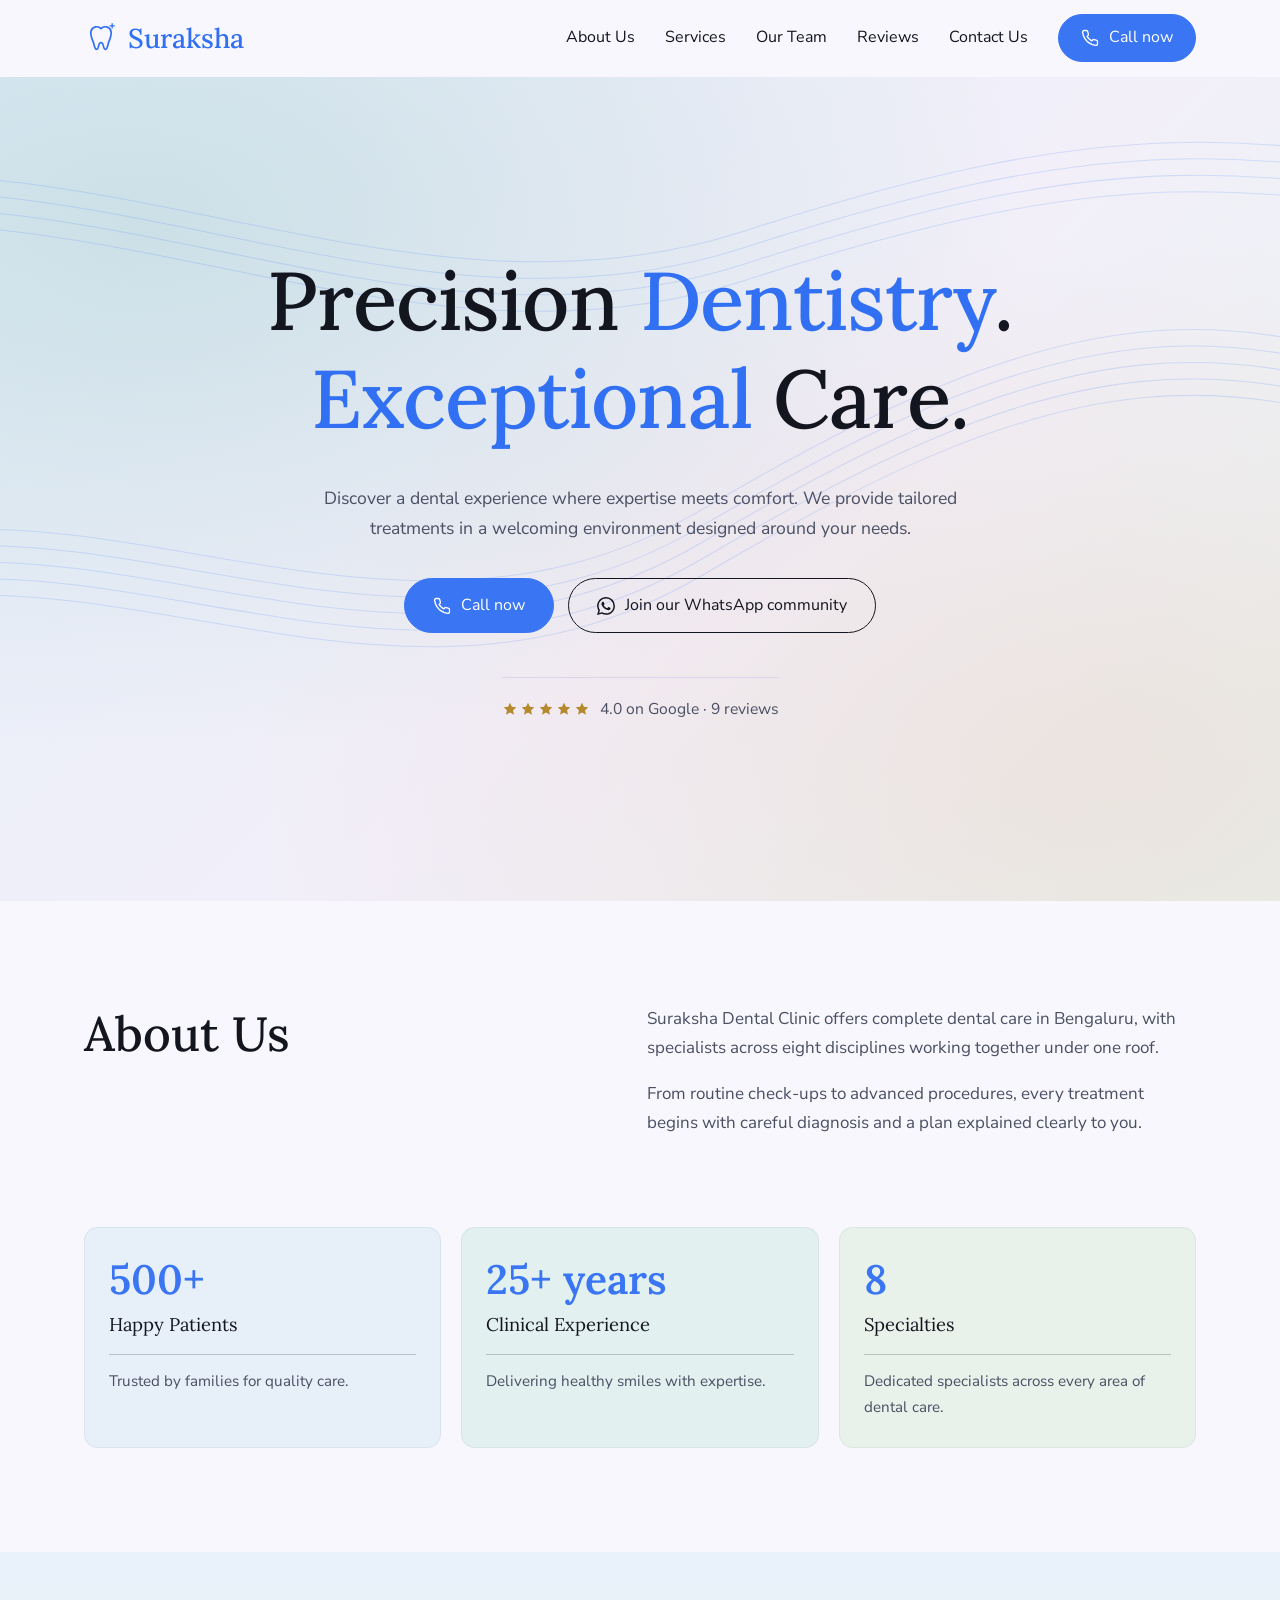
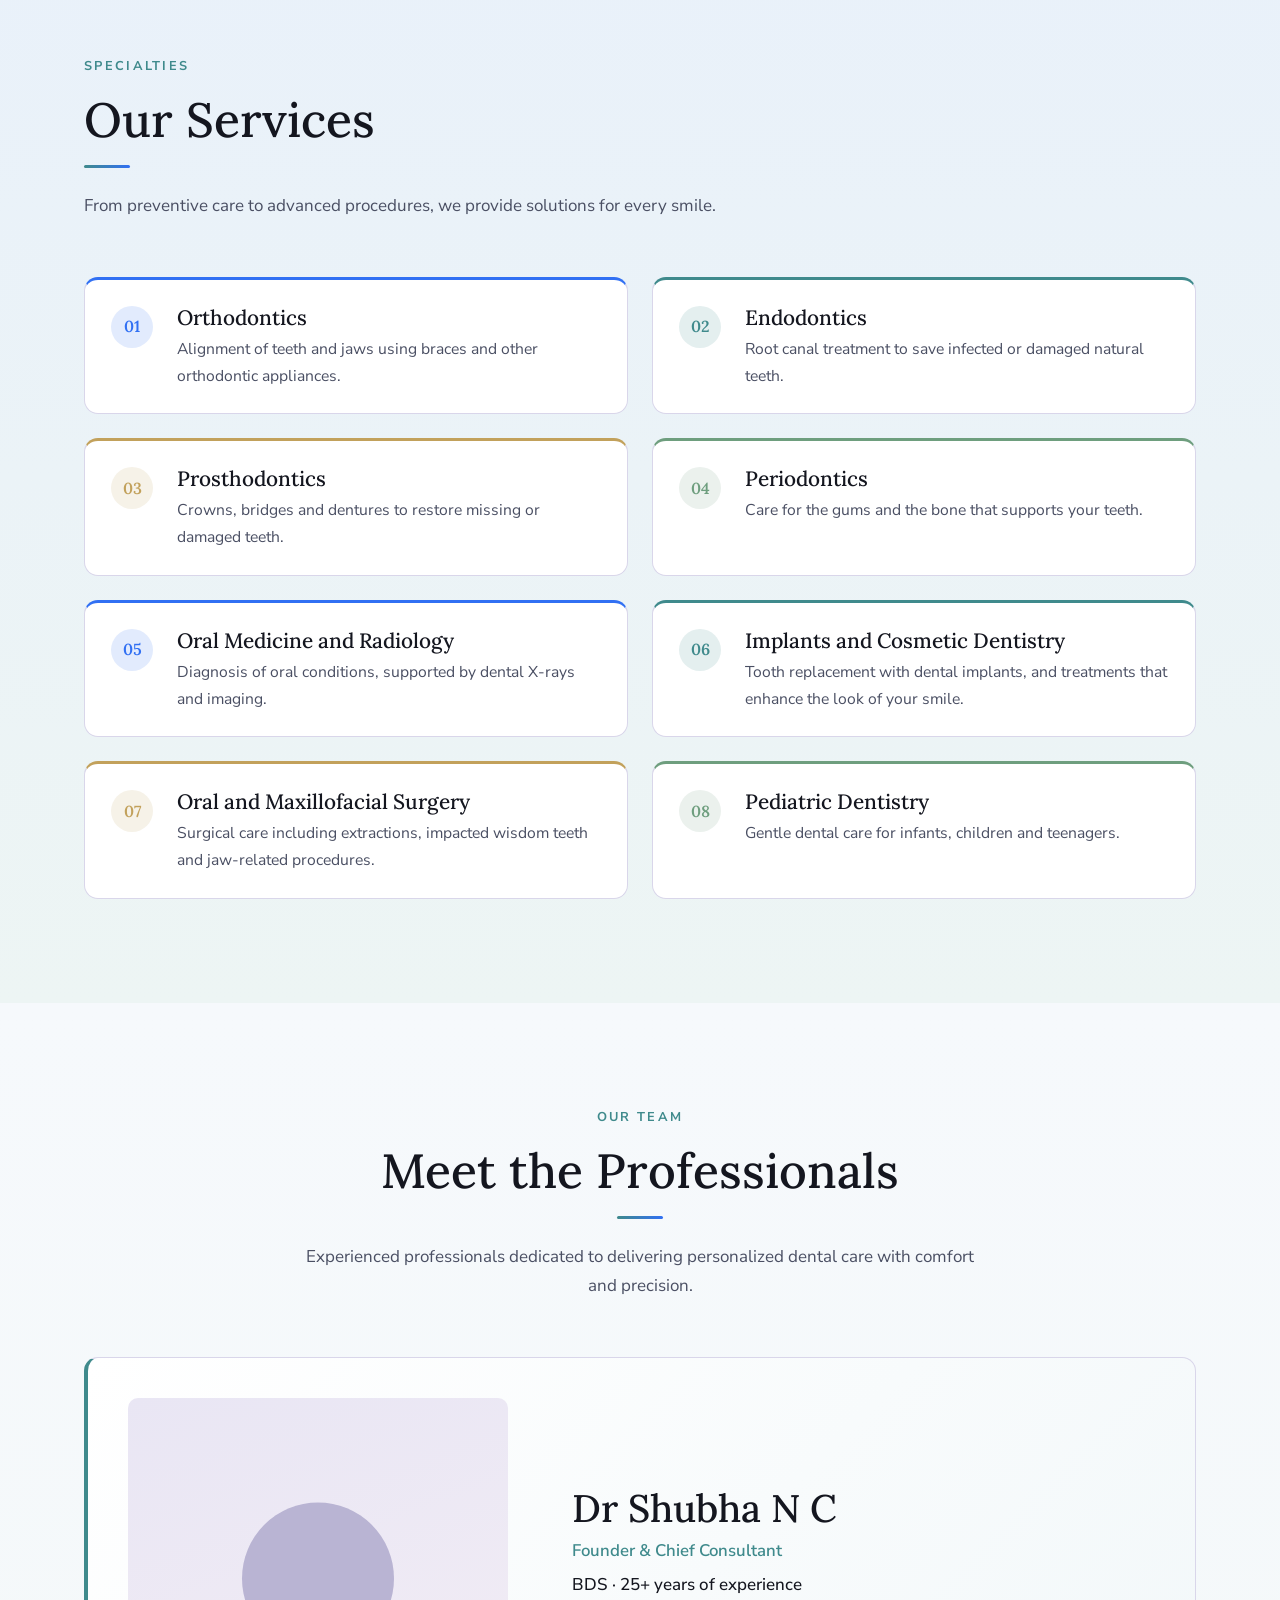
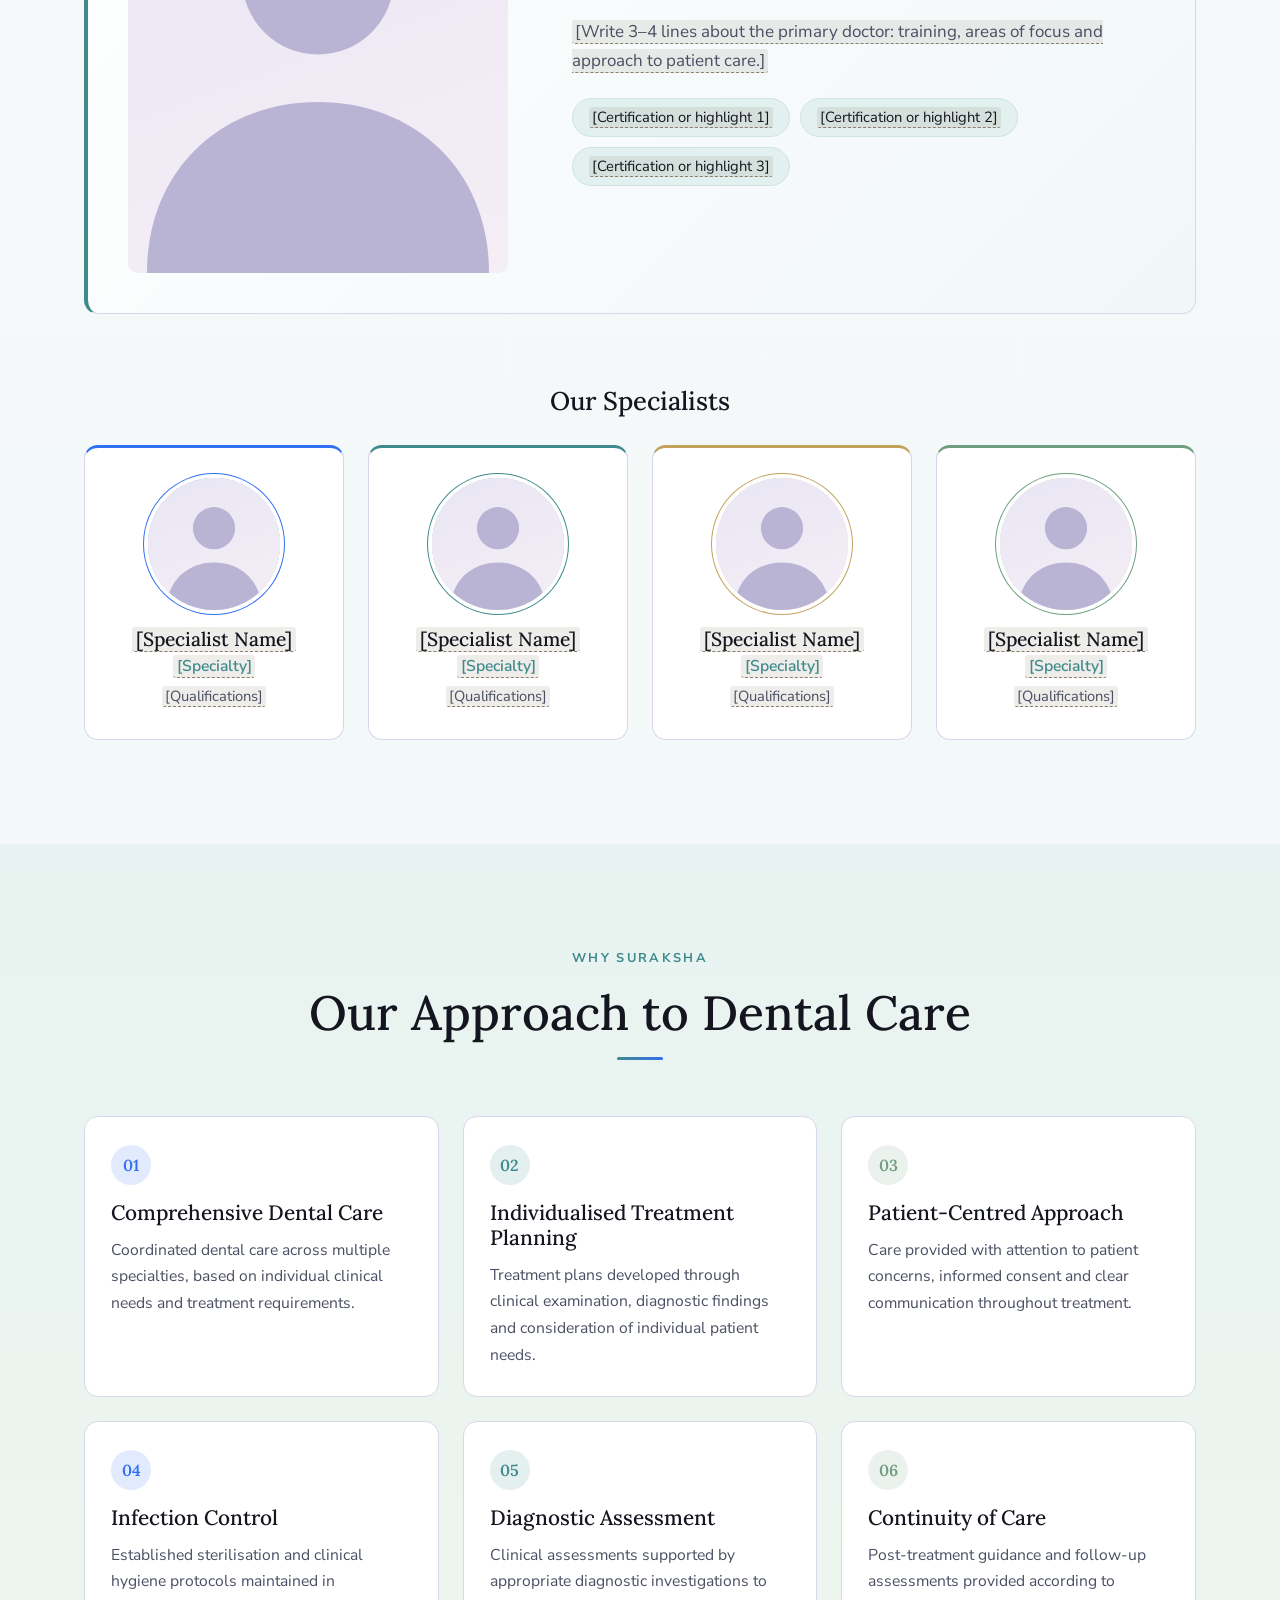
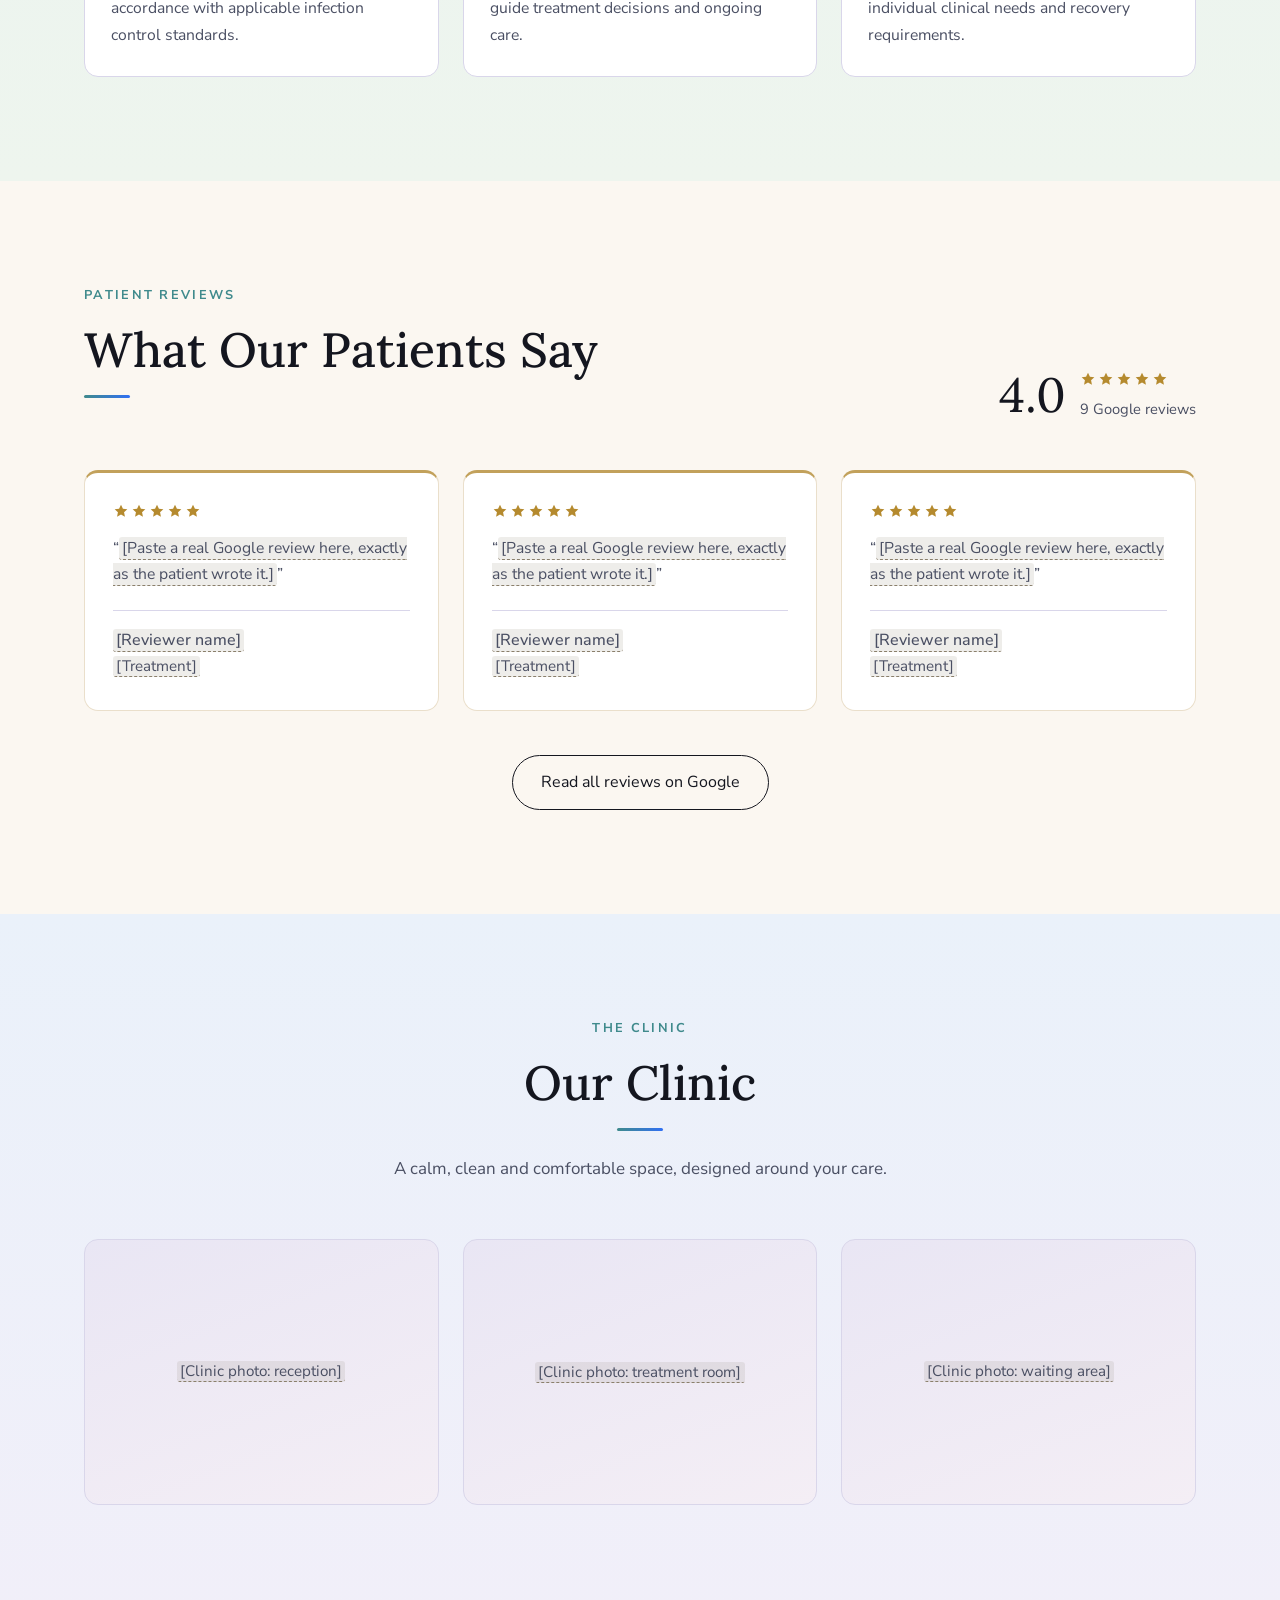
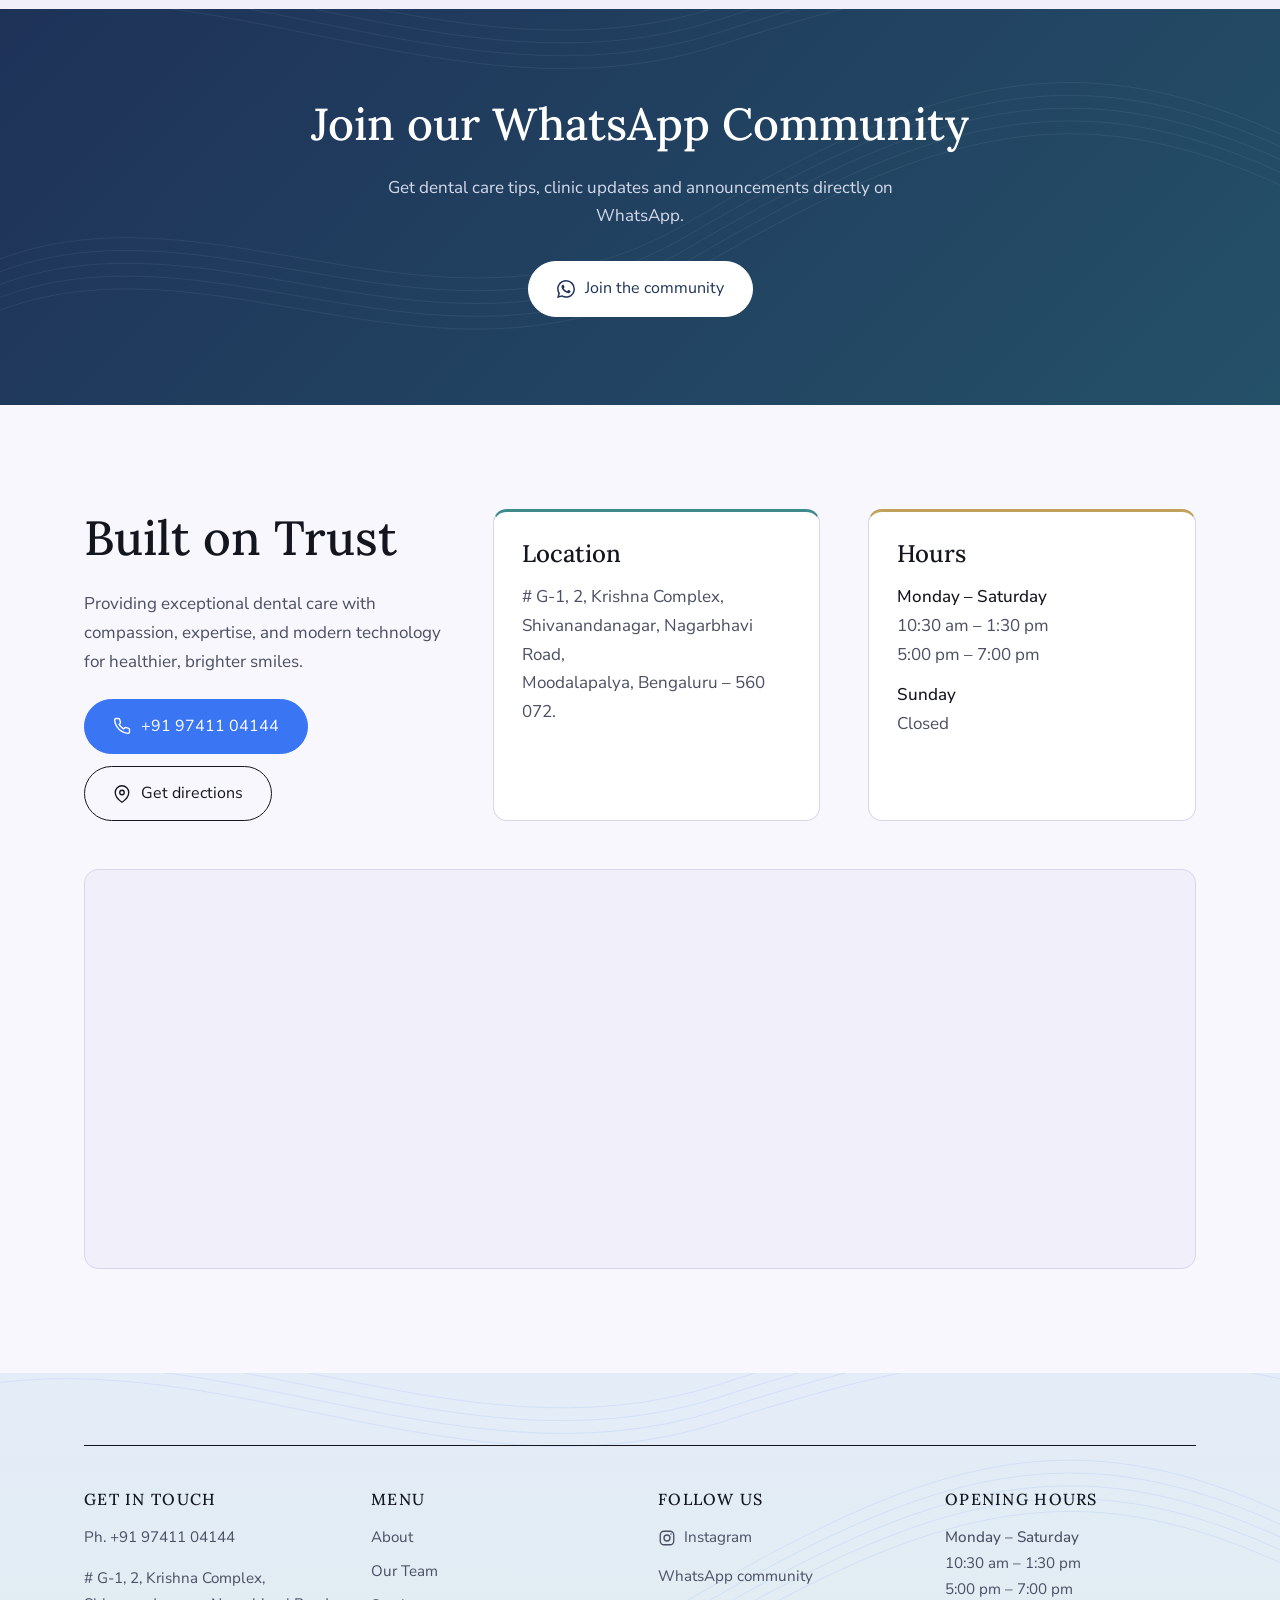
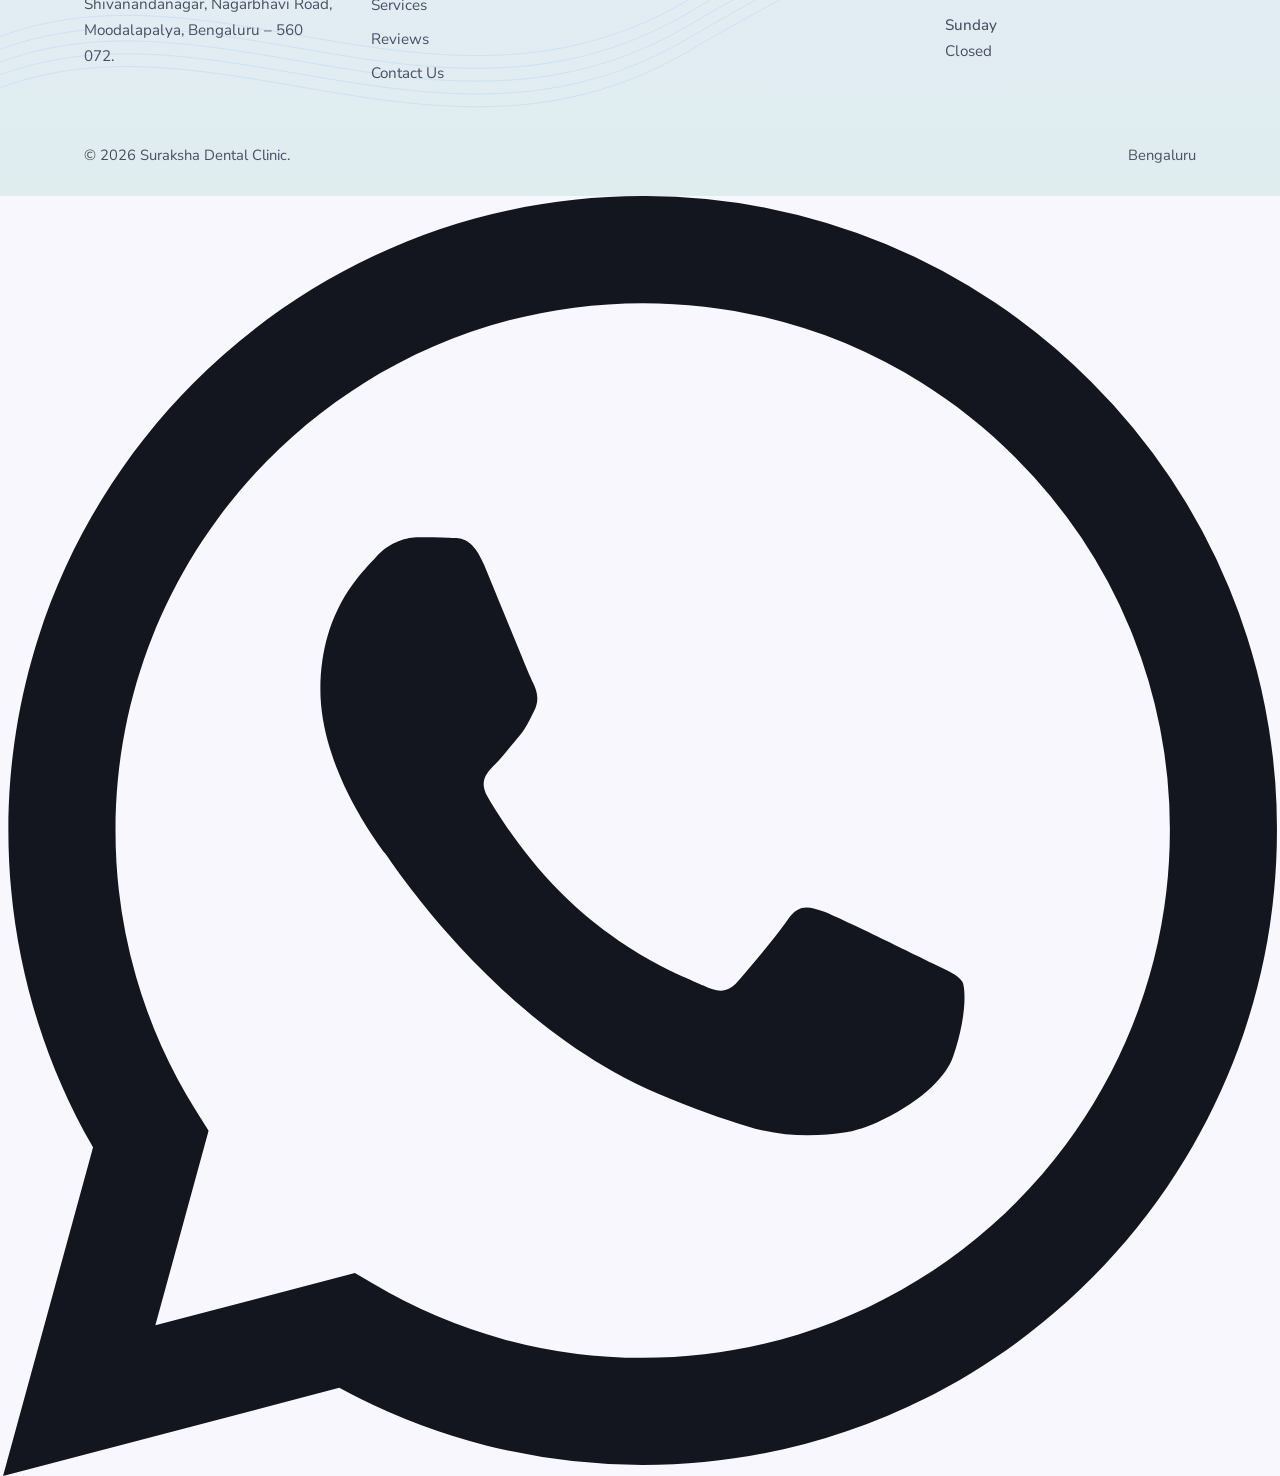
==== commit bb2fd134: "Minor changes" ====
--- a/index.html
+++ b/index.html
@@ -123,15 +123,35 @@
   },
 
   why: {
-    title: "Why Patients Choose Us",
+    title: "Our Approach to Dental Care",
+    
     items: [
-      { title: "[Specialists under one roof]", text: "[Dedicated specialists across orthodontics, endodontics, implants, surgery and more, with no need to travel between clinics.]" },
-      { title: "[Clear treatment plans]",      text: "[You are told what is needed, the options available and the cost before any treatment begins.]" },
-      { title: "[Comfort-first care]",         text: "[Gentle techniques and unhurried appointments, including for children and anxious patients.]" },
-      { title: "[Strict sterilization]",       text: "[Describe your sterilization and infection-control protocols here.]" },
-      { title: "[Modern diagnostics]",         text: "[Mention digital X-rays, imaging or other technology you use.]" },
-      { title: "[Follow-up care]",             text: "[Describe how you follow up with patients after treatment.]" }
+    {
+        title: "Comprehensive Dental Care",
+        text: "Coordinated dental care across multiple specialties, based on individual clinical needs and treatment requirements."
+    },
+    {
+        title: "Individualised Treatment Planning",
+        text: "Treatment plans developed through clinical examination, diagnostic findings and consideration of individual patient needs."
+    },
+    {
+        title: "Patient-Centred Approach",
+        text: "Care provided with attention to patient concerns, informed consent and clear communication throughout treatment."
+    },
+    {
+        title: "Infection Control",
+        text: "Established sterilisation and clinical hygiene protocols maintained in accordance with applicable infection control standards."
+    },
+    {
+        title: "Diagnostic Assessment",
+        text: "Clinical assessments supported by appropriate diagnostic investigations to guide treatment decisions and ongoing care."
+    },
+    {
+        title: "Continuity of Care",
+        text: "Post-treatment guidance and follow-up assessments provided according to individual clinical needs and recovery requirements."
+    }
     ]
+
   },
 
   reviews: {
@@ -397,9 +417,9 @@
 .foot-bot{display:flex;justify-content:space-between;flex-wrap:wrap;gap:12px;font-size:.92rem;color:var(--muted)}
 
 /* floating whatsapp */
-.fab{position:fixed;right:20px;bottom:20px;width:56px;height:56px;border-radius:50%;background:var(--wa);color:#fff;display:flex;align-items:center;justify-content:center;box-shadow:0 8px 22px rgba(20,22,31,.25);z-index:40;transition:transform .3s,box-shadow .3s}
+/* .fab{position:fixed;right:20px;bottom:20px;width:56px;height:56px;border-radius:50%;background:var(--wa);color:#fff;display:flex;align-items:center;justify-content:center;box-shadow:0 8px 22px rgba(20,22,31,.25);z-index:40;transition:transform .3s,box-shadow .3s}
 .fab:hover{transform:translateY(-3px) scale(1.04)}
-.fab svg{width:28px;height:28px;fill:currentColor}
+.fab svg{width:28px;height:28px;fill:currentColor} */
 
 /* scroll reveal */
 .js .reveal{opacity:0;transform:translateY(28px);transition:opacity .85s ease,transform .85s cubic-bezier(.2,.7,.2,1);transition-delay:calc(var(--i,0)*90ms)}
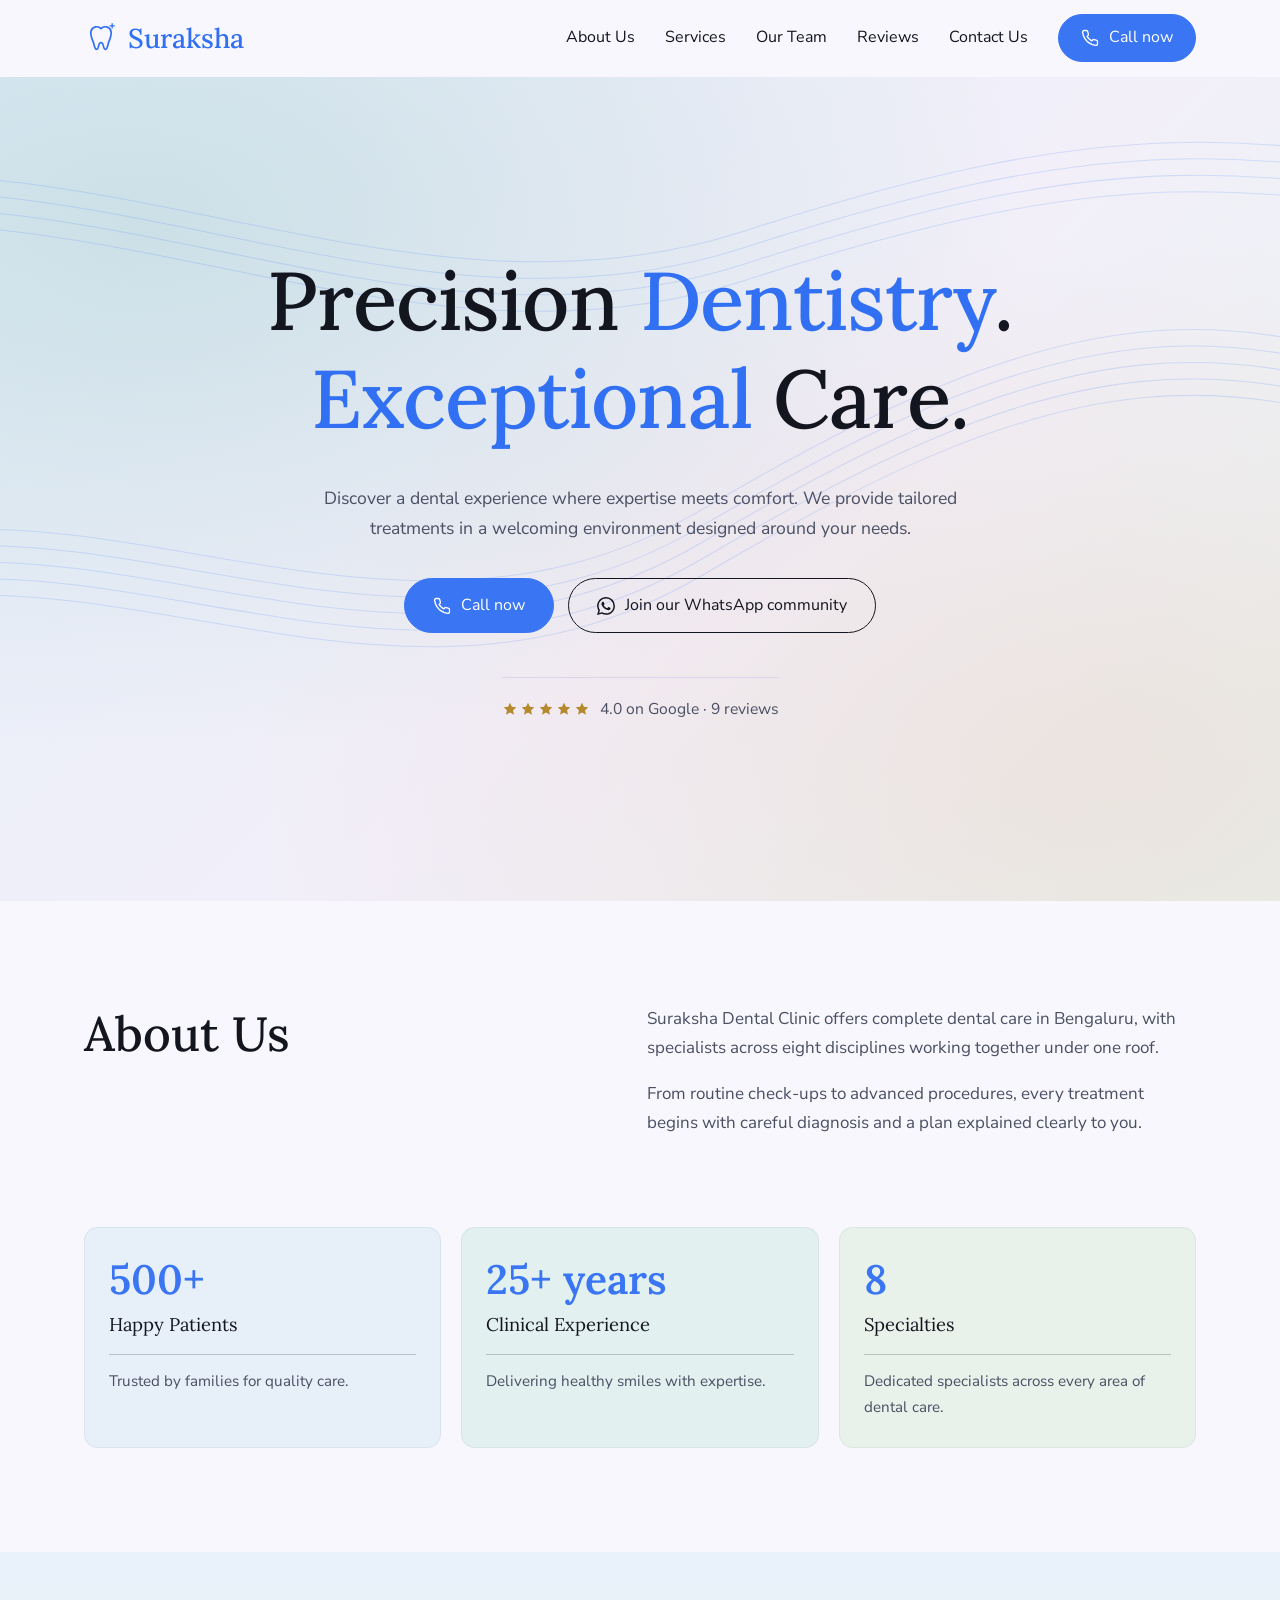
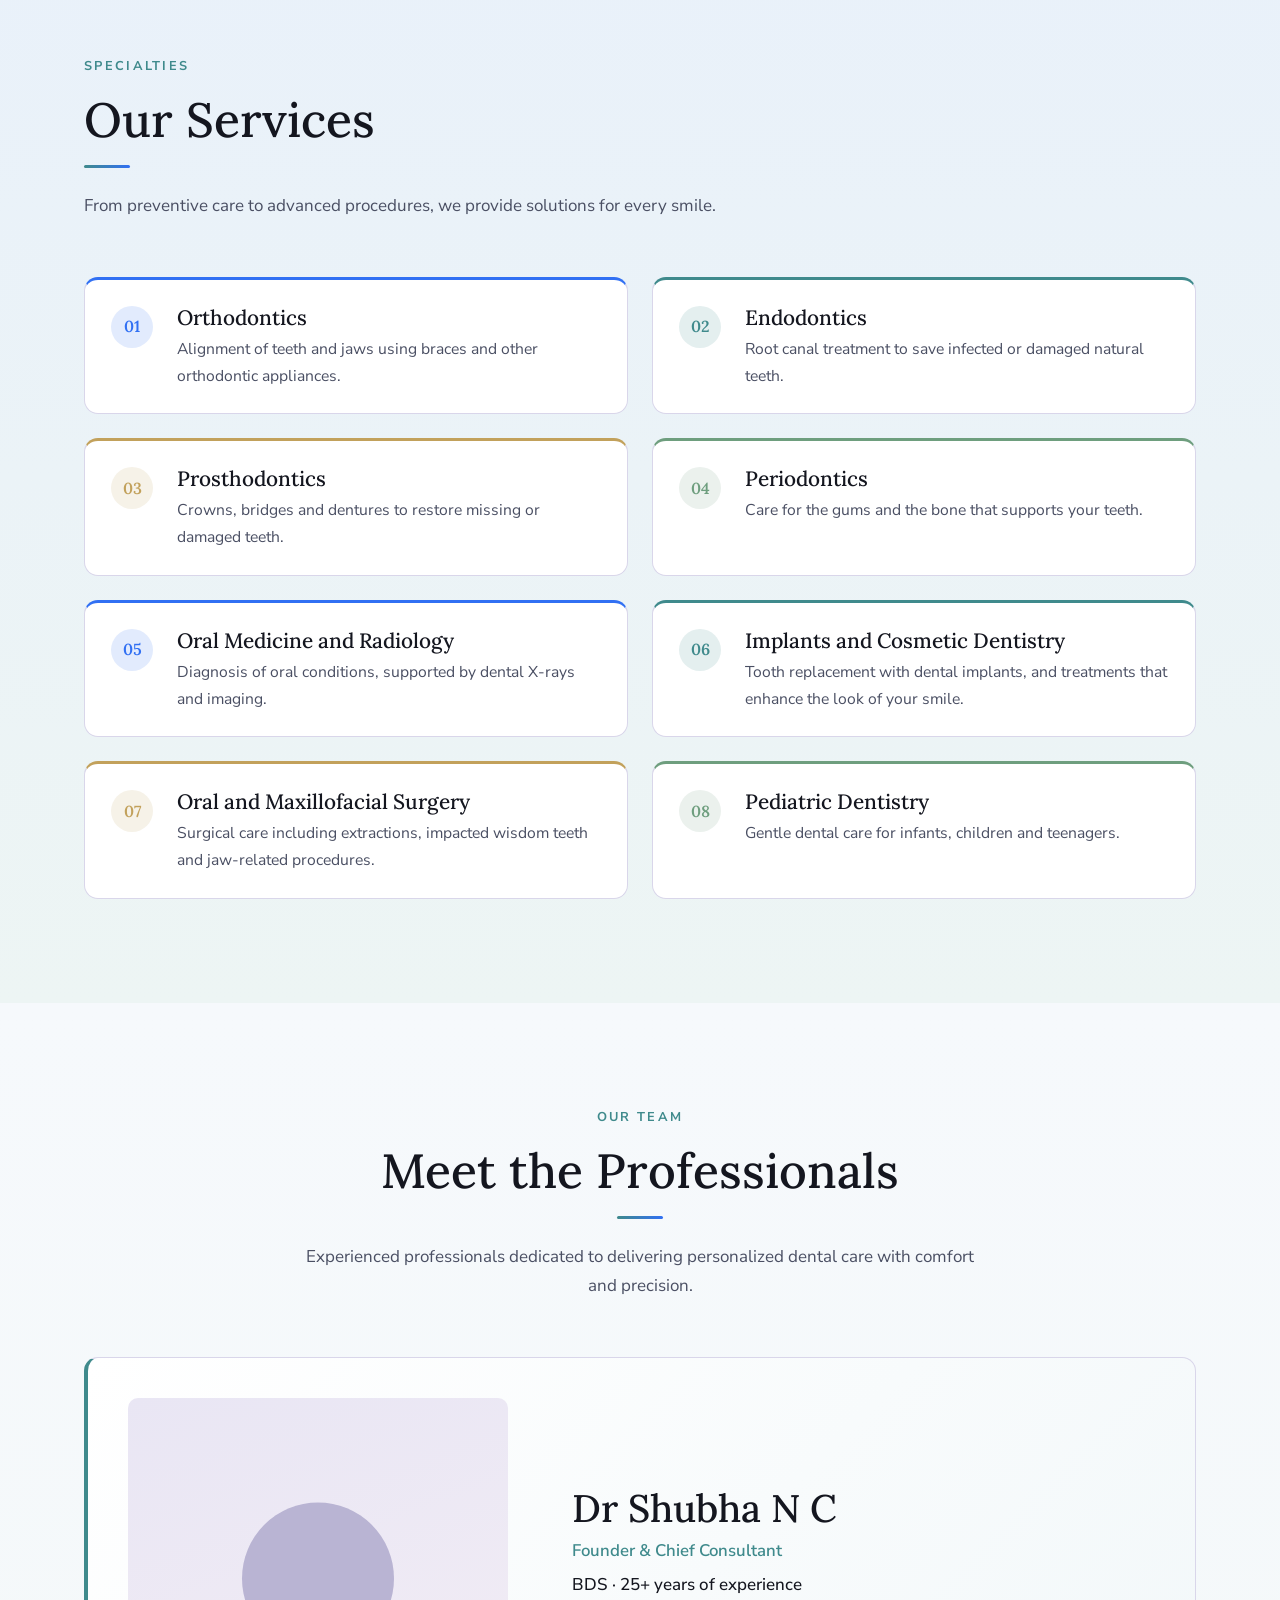
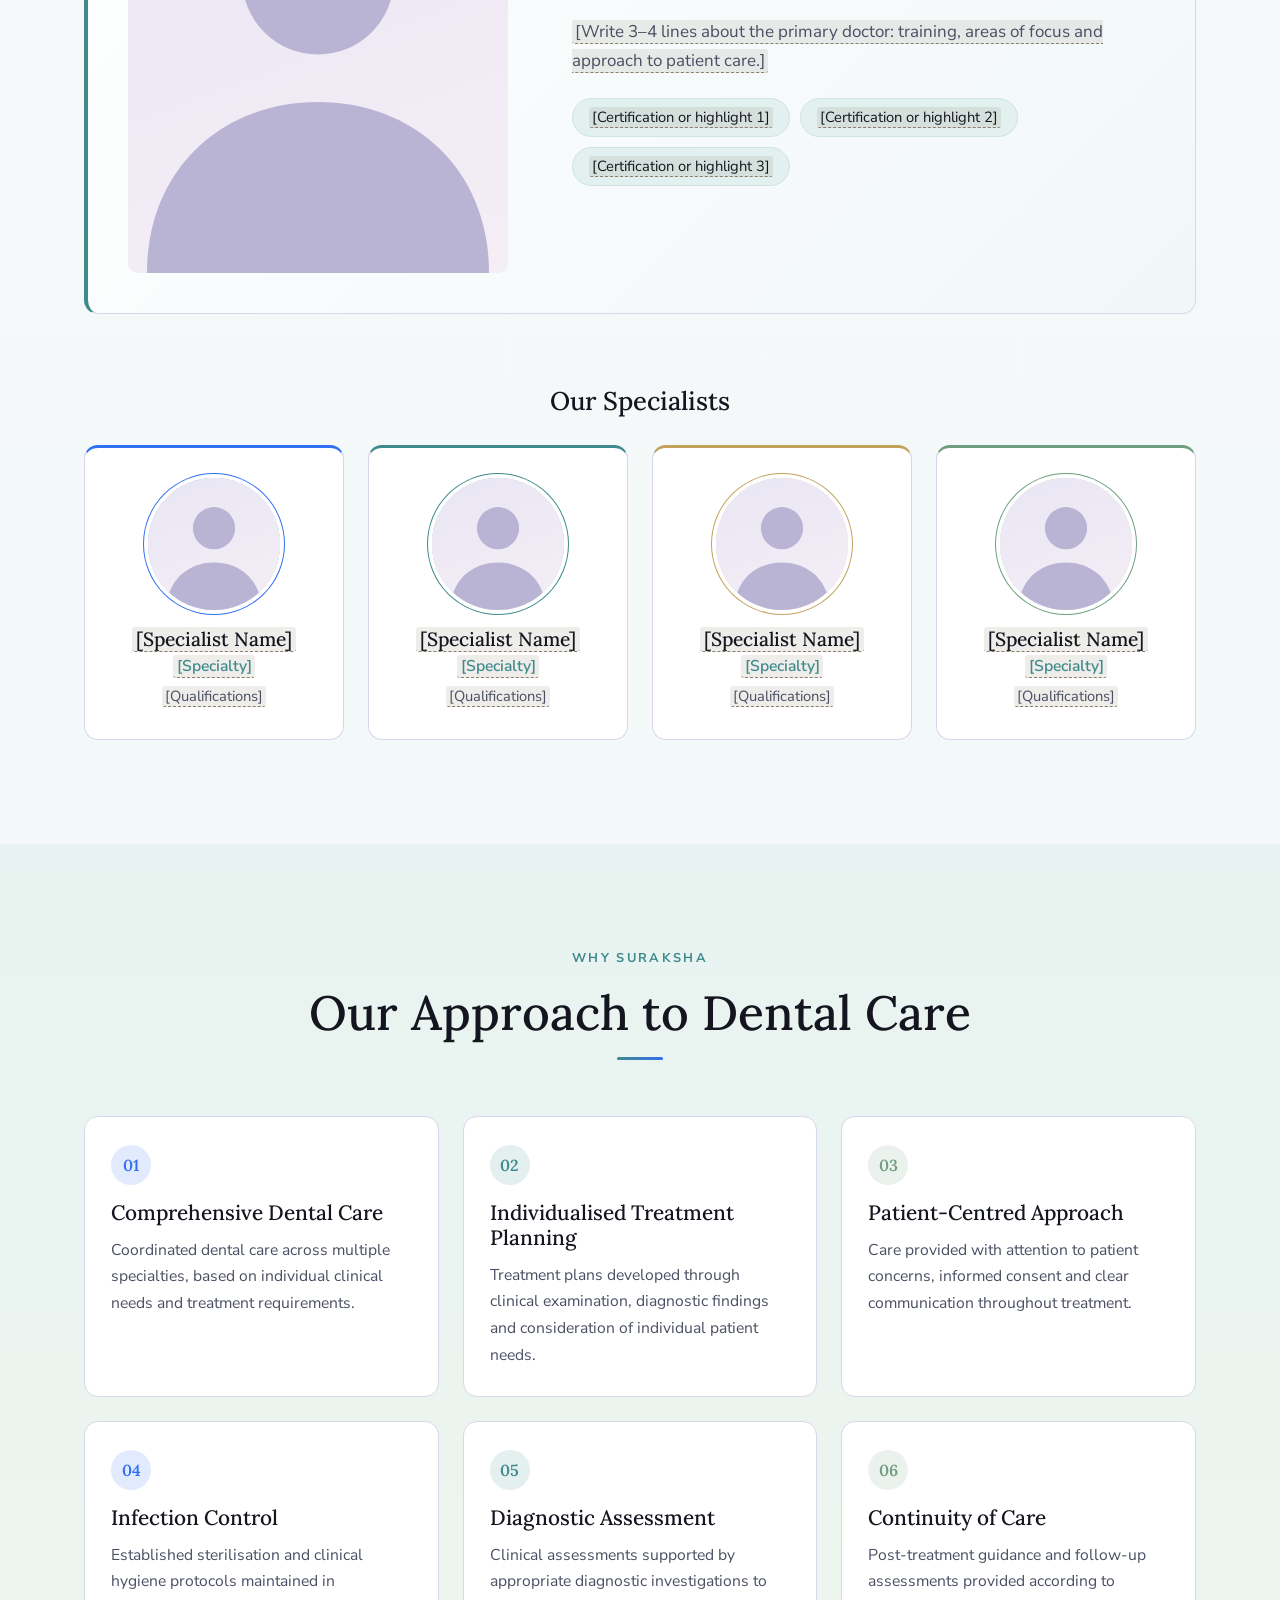
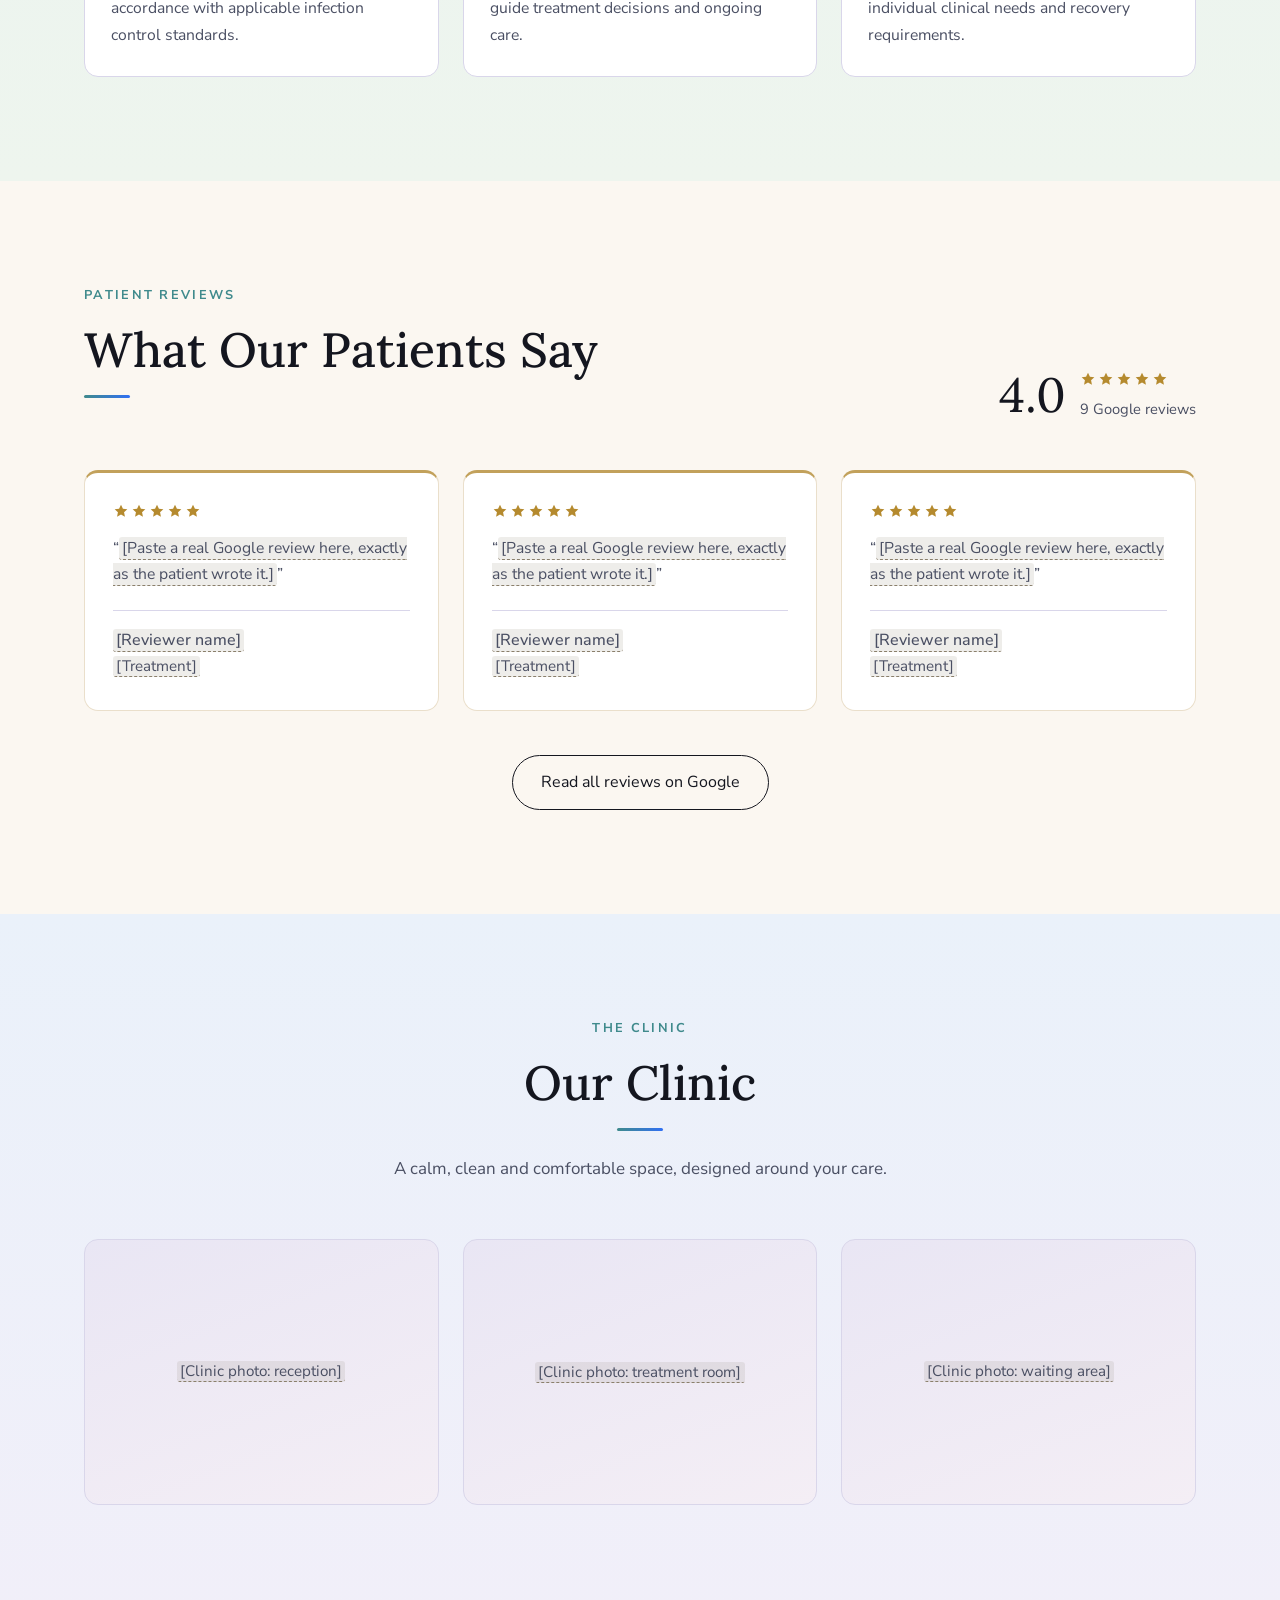
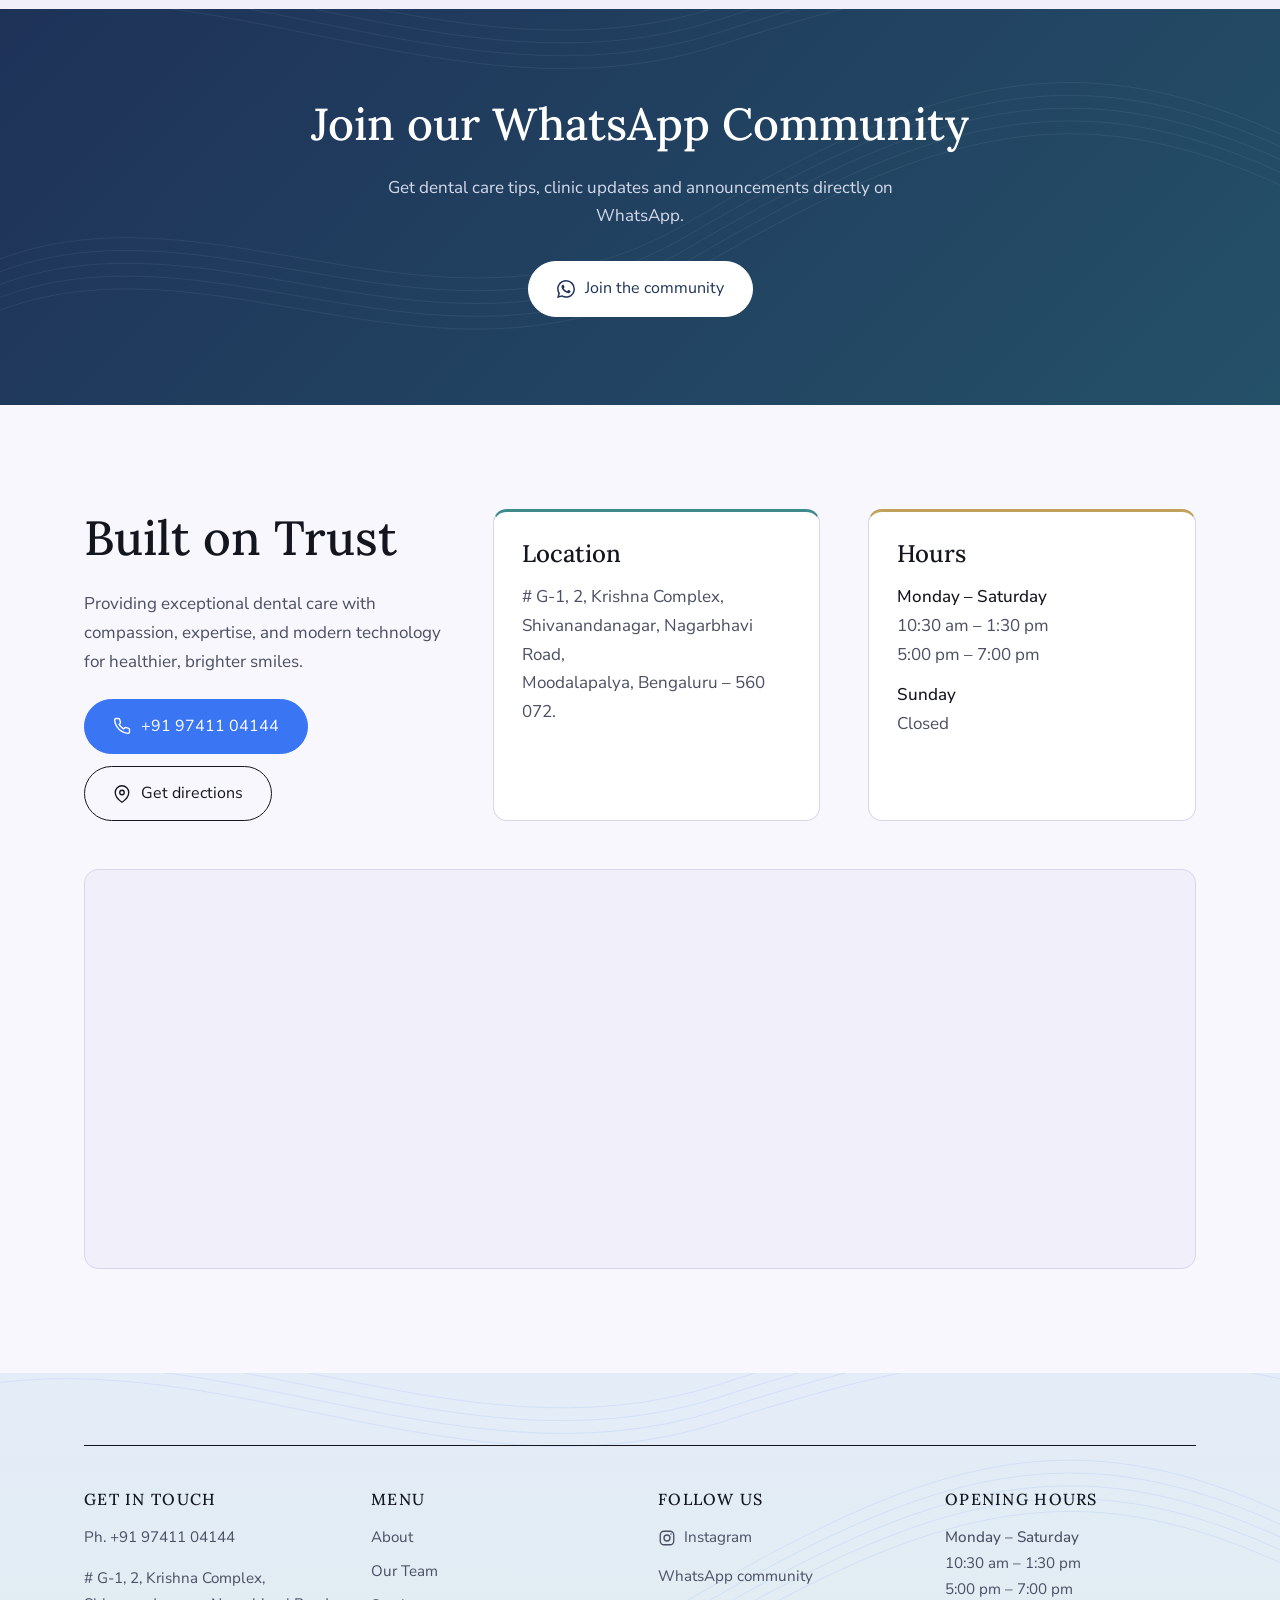
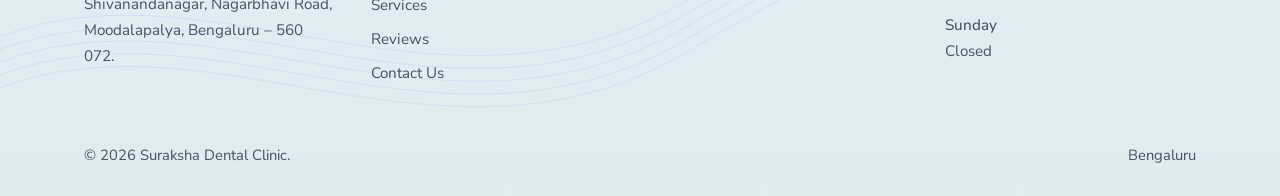
==== commit c8dd3485: "Removed whatsapp svg" ====
--- a/index.html
+++ b/index.html
@@ -716,8 +716,7 @@
       </div>
       <div class="foot-bot"><span>&copy; ${new Date().getFullYear()} ${esc(C.clinic.name)}.</span><span>${esc(C.clinic.addressCity)}</span></div>
     </div>
-  </footer>
-  <a class="fab" ${ext(C.links.whatsappCommunity)} aria-label="Join our WhatsApp community">${I.wa}</a>`;
+  </footer>`;
 
   document.getElementById('app').innerHTML = header + `<main id="main">` + hero + about + services + team + why + reviews + gallery + community + contact + `</main>` + footer;
 
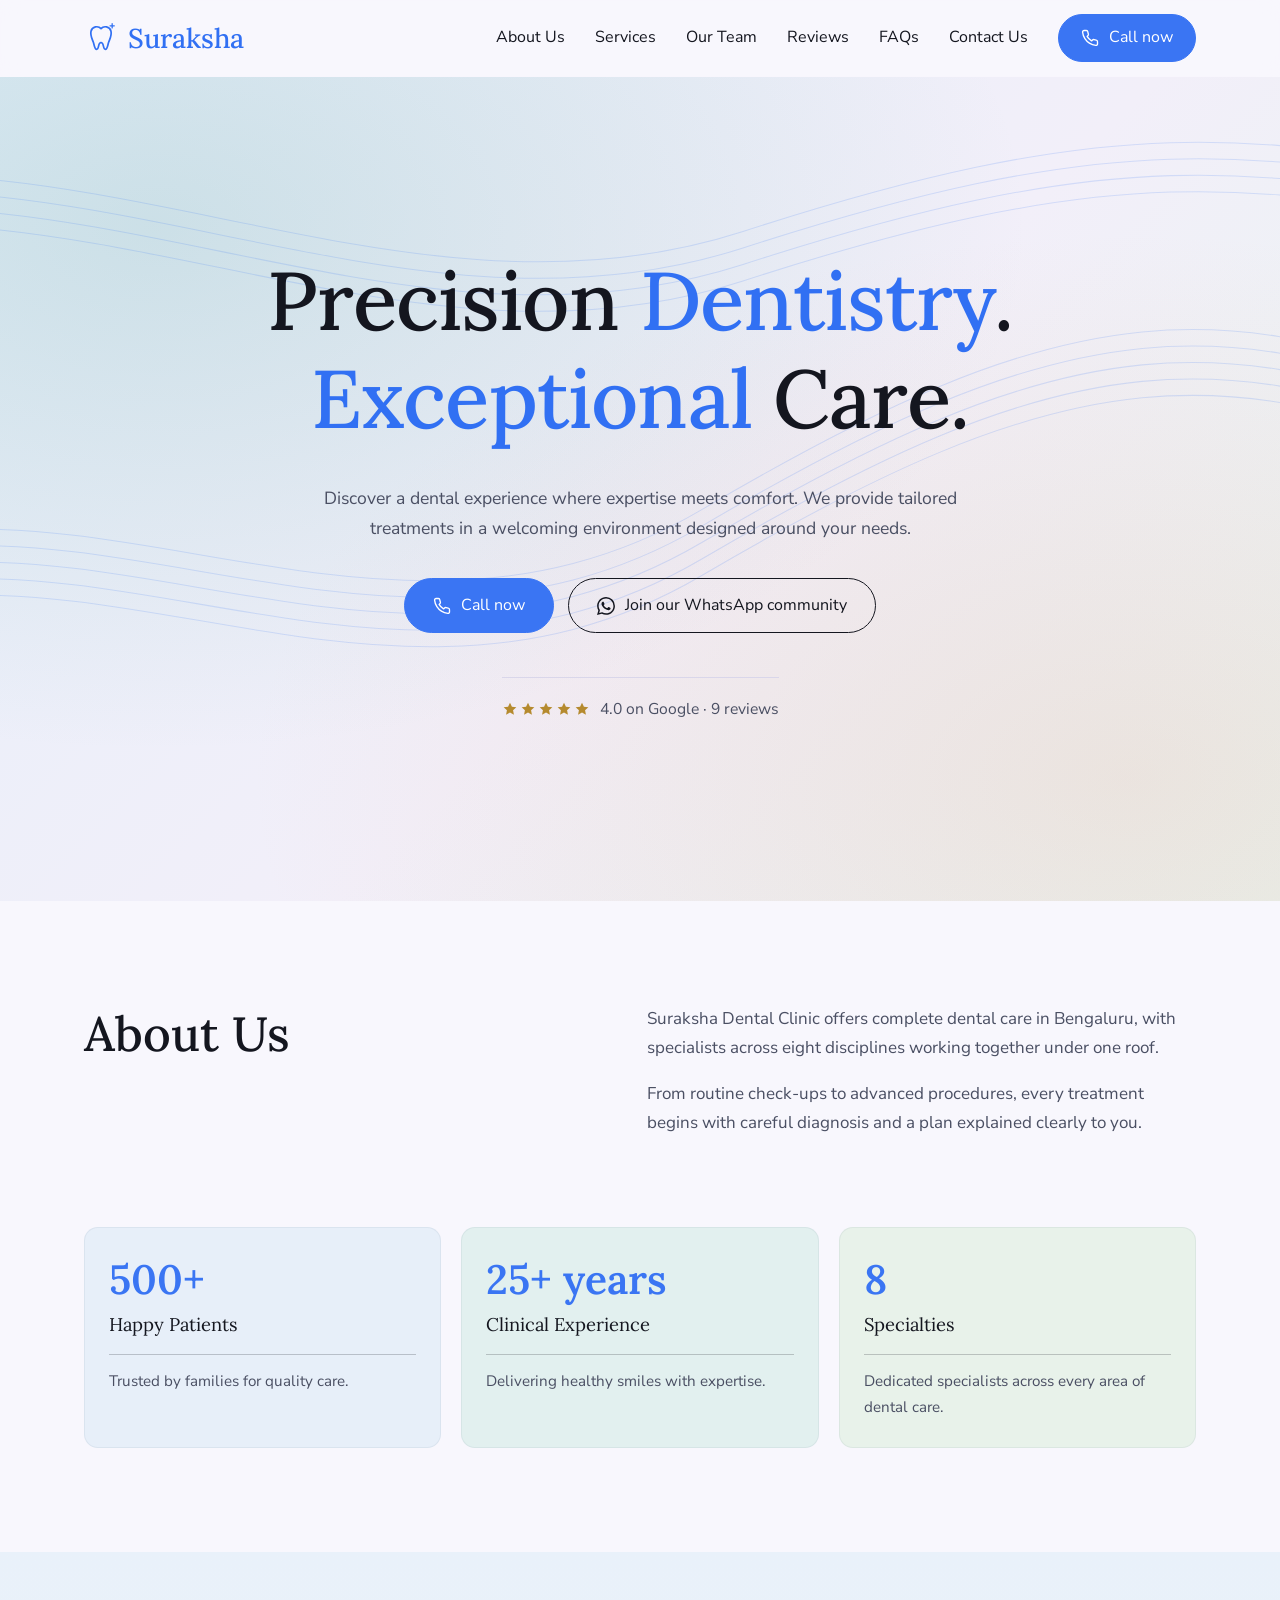
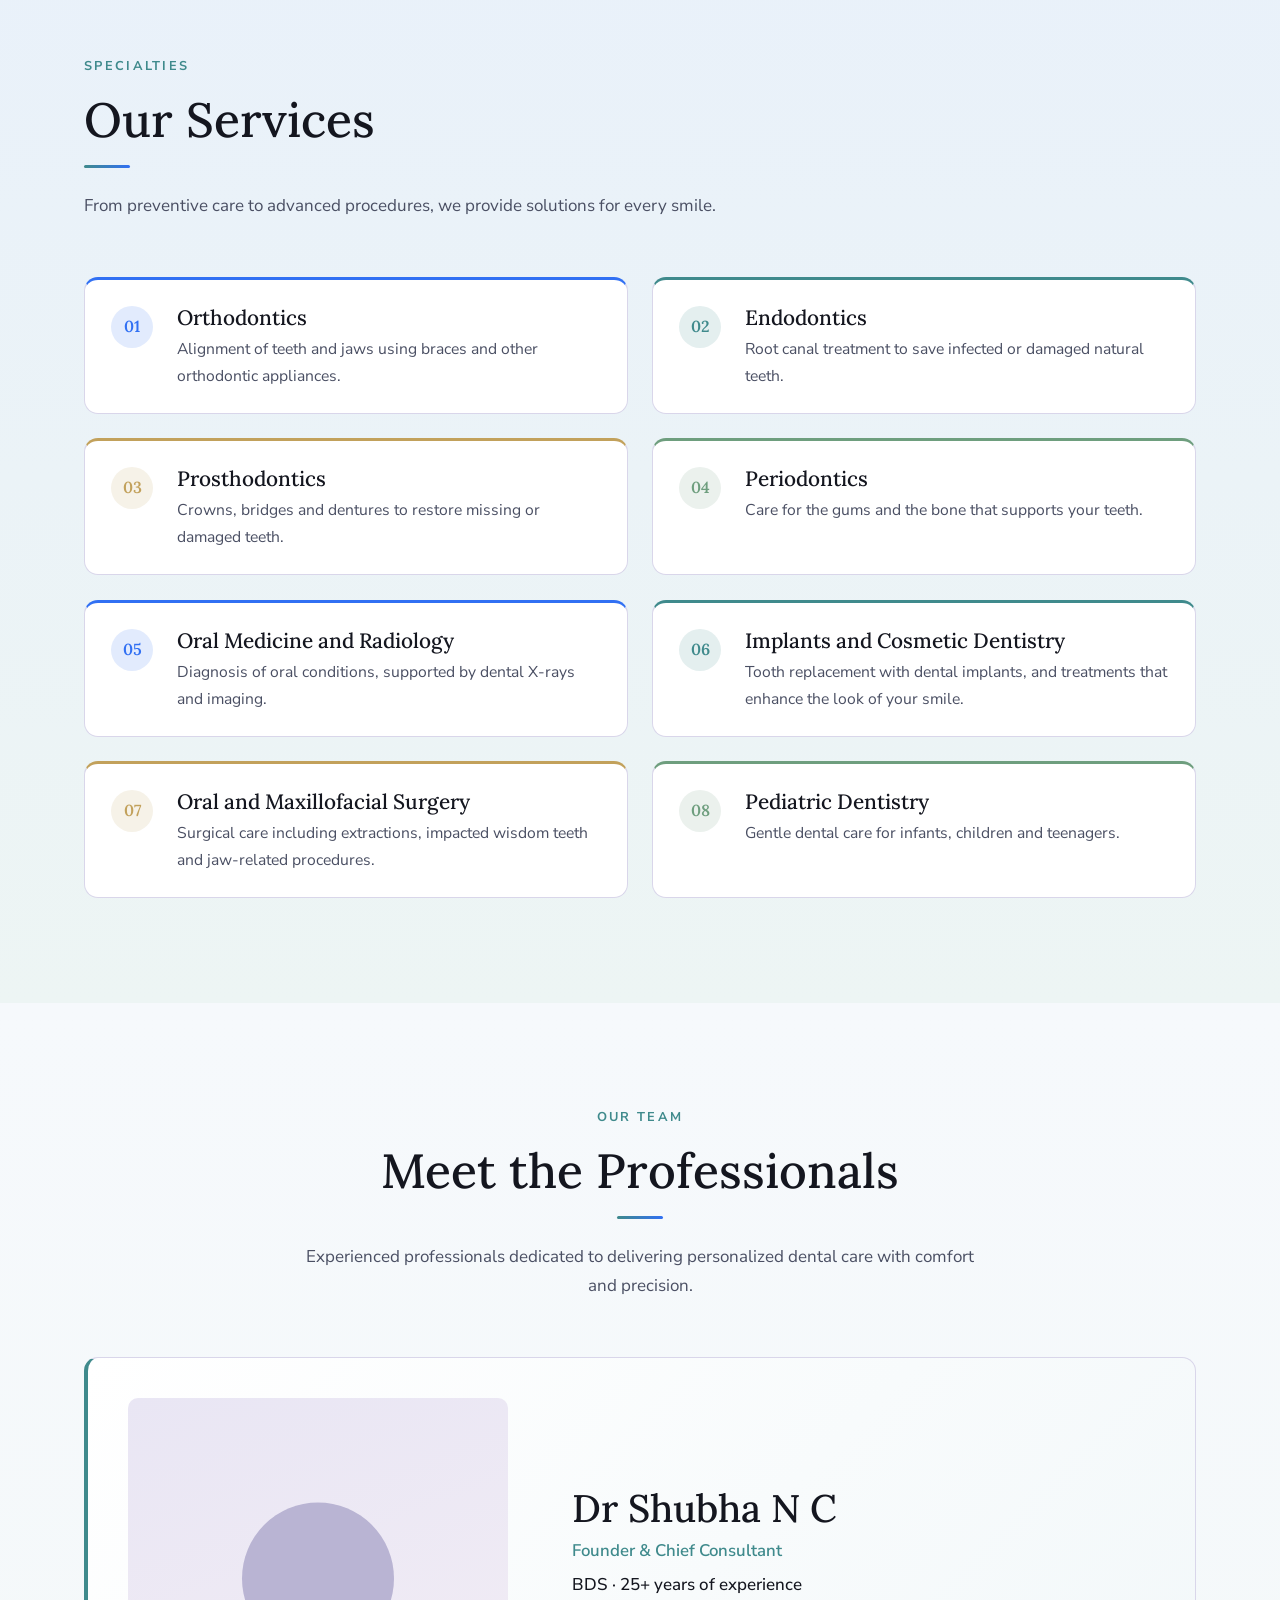
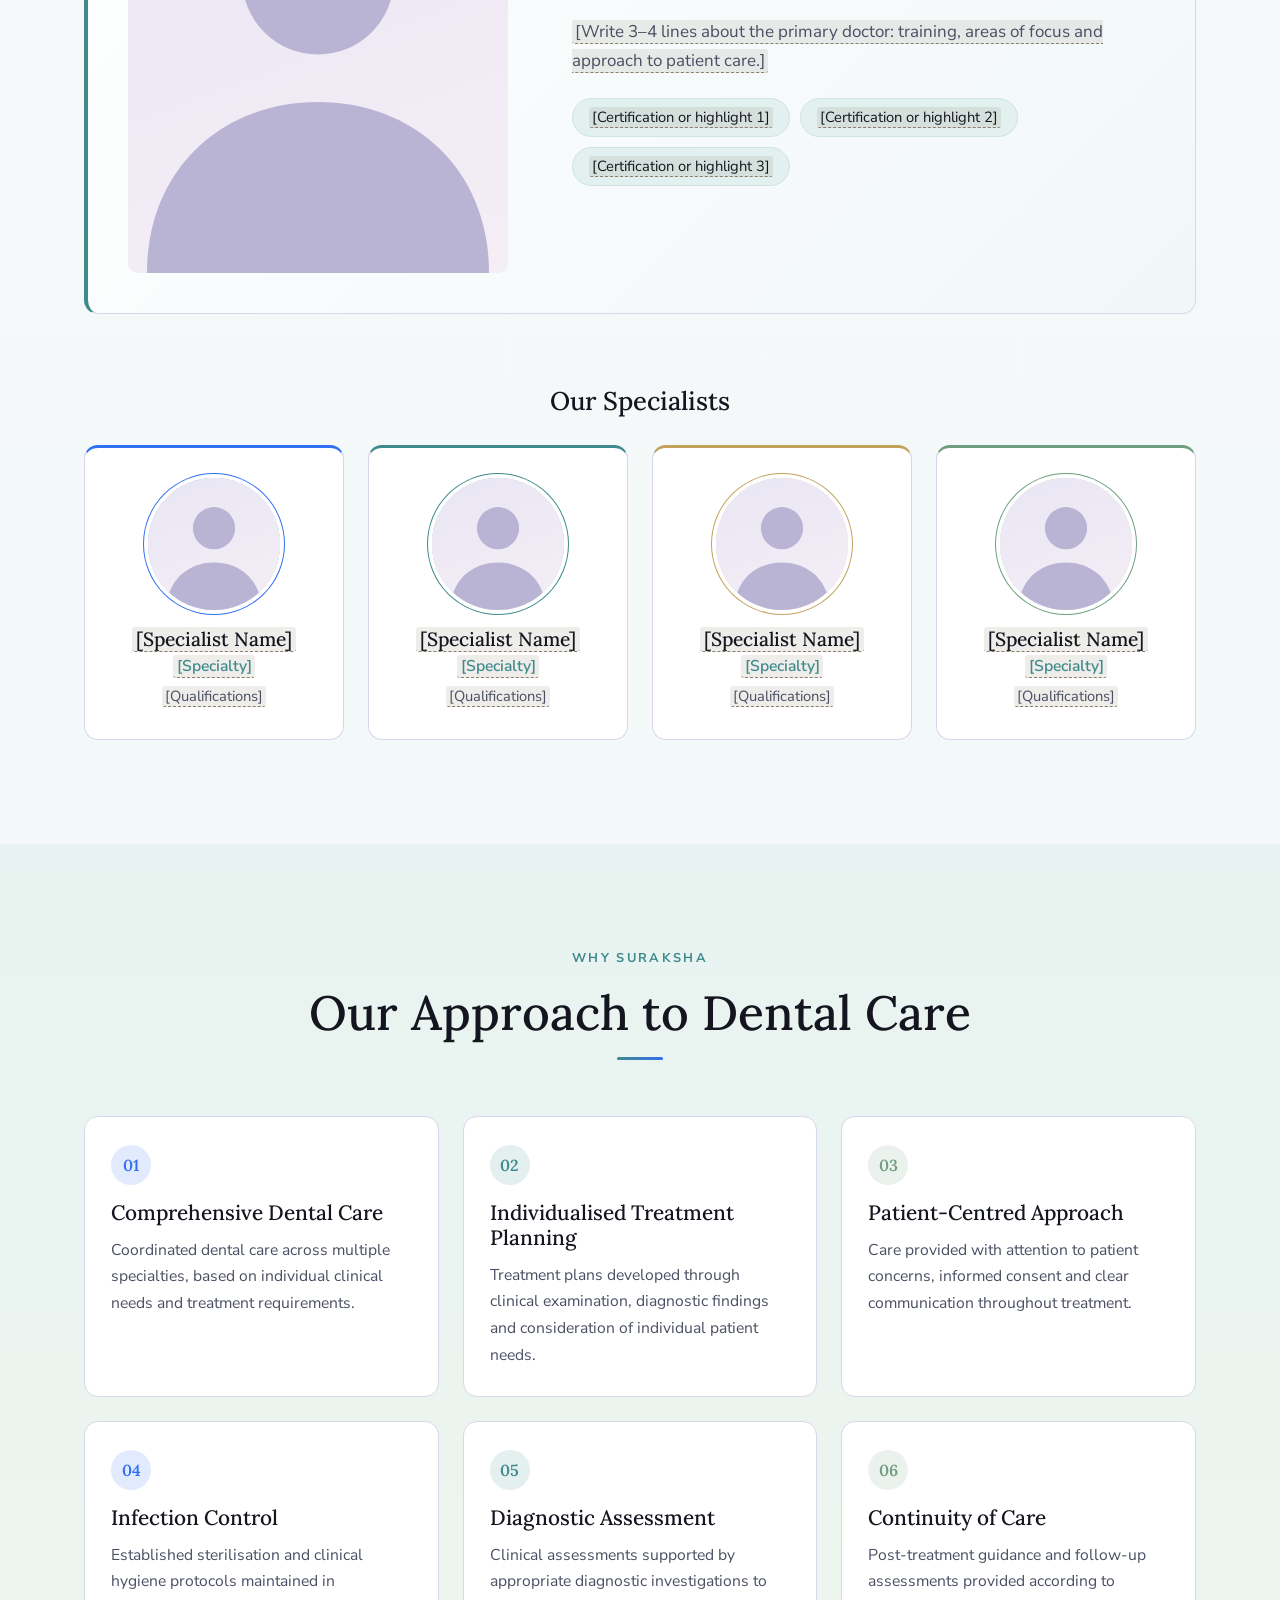
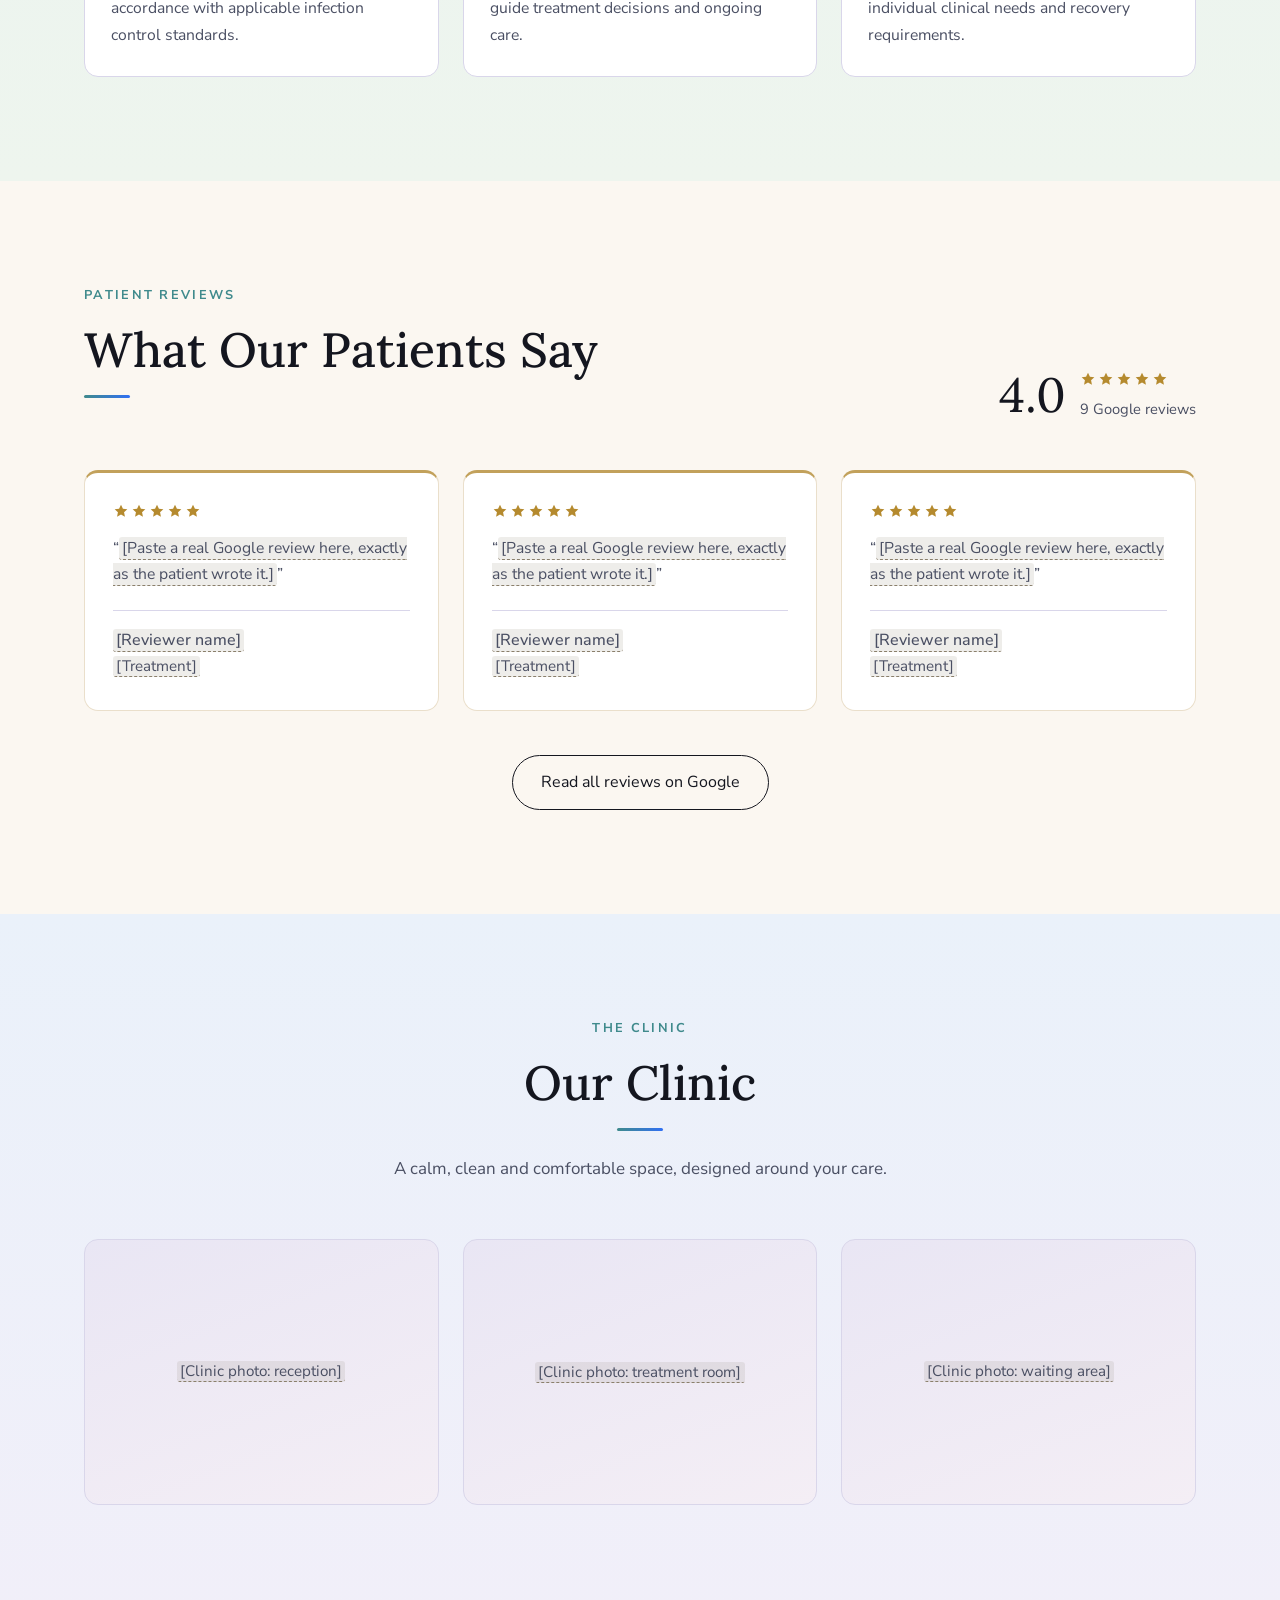
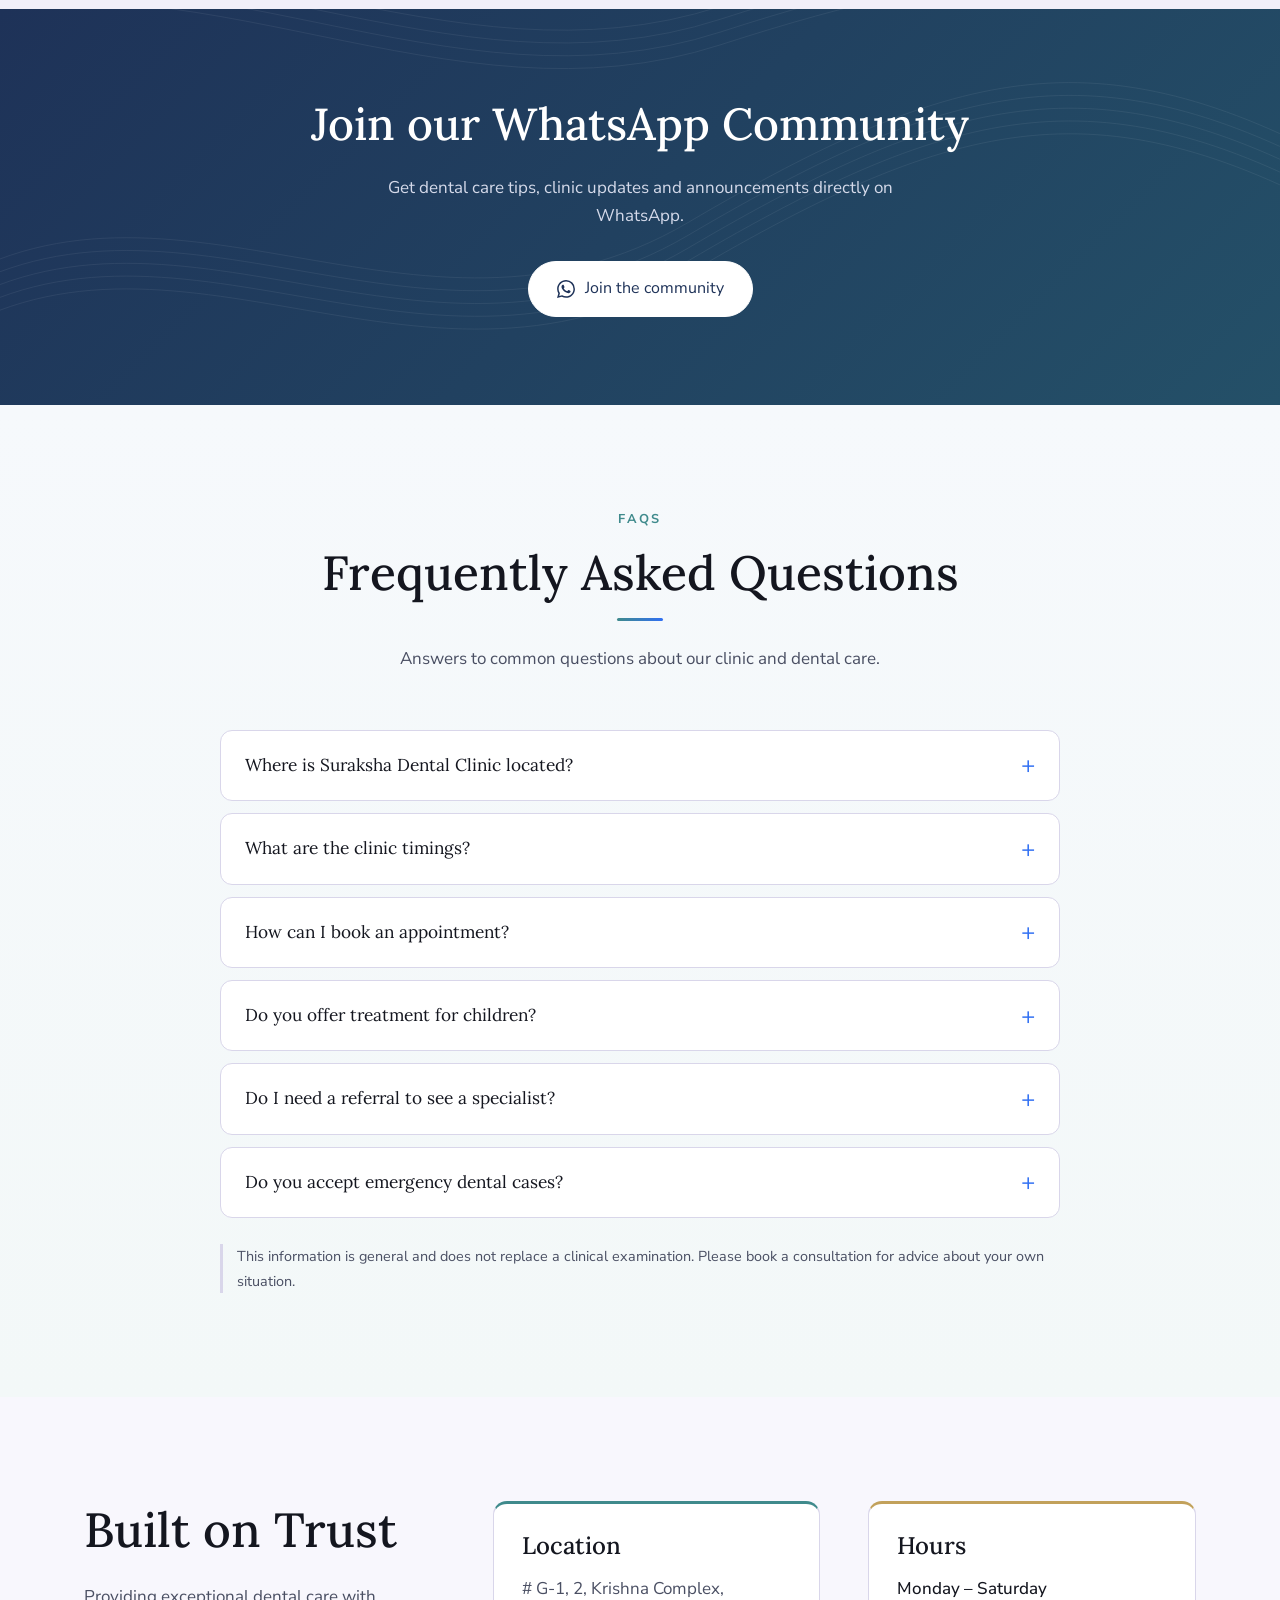
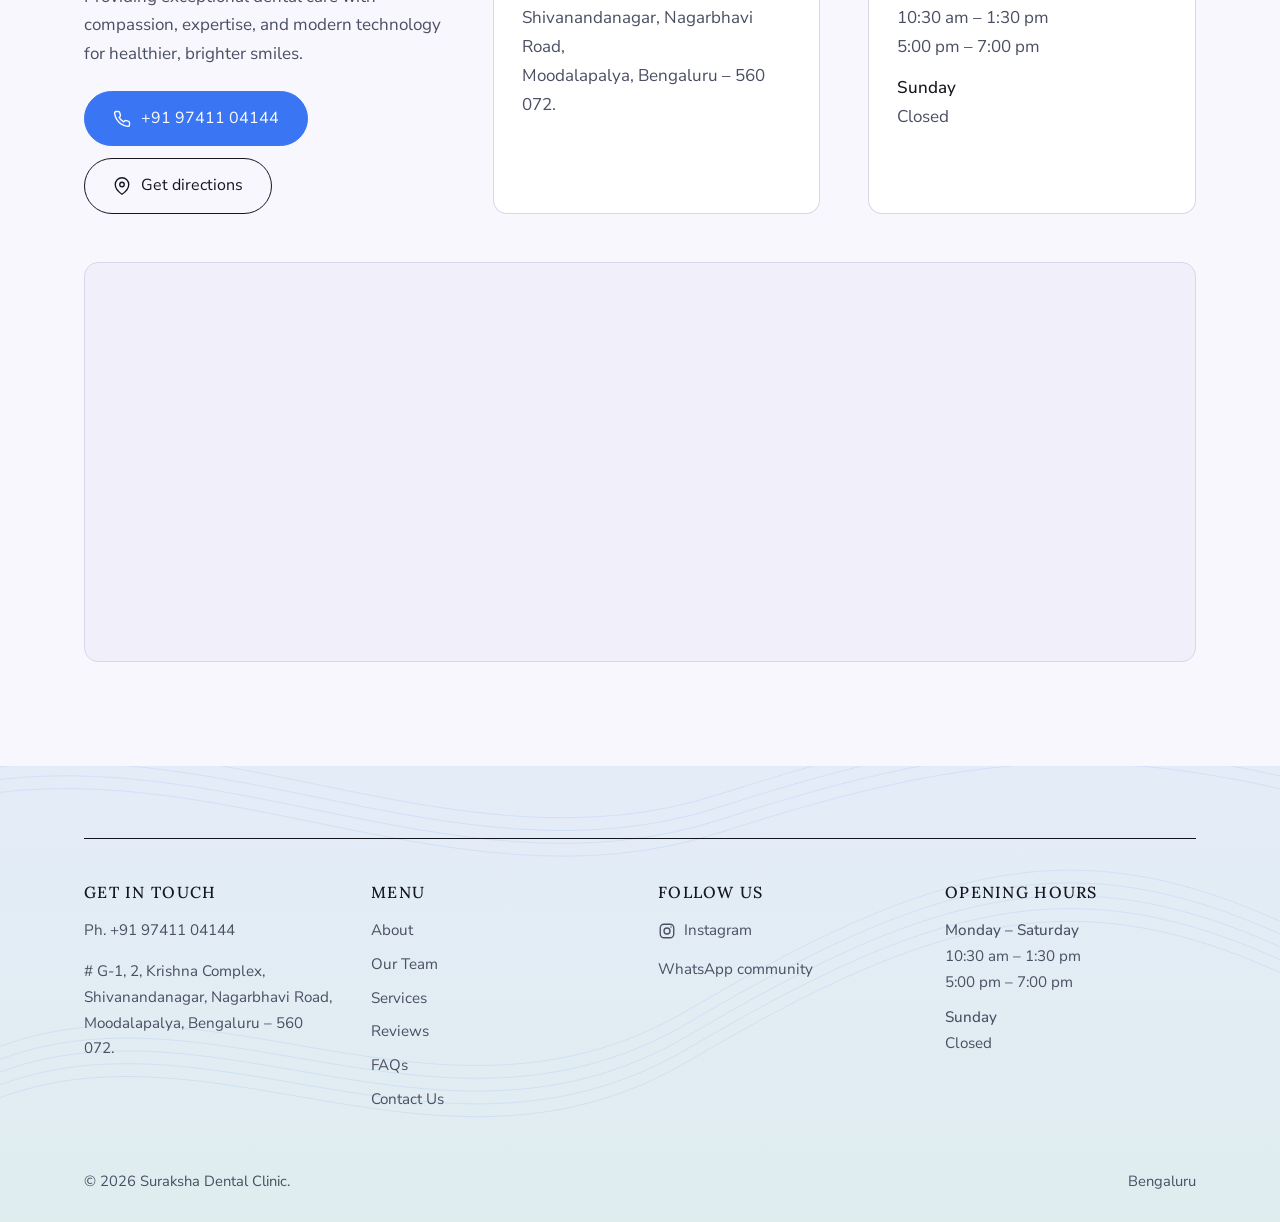
==== commit bdd2420e: "Added FAQ section in homepage" ====
--- a/index.html
+++ b/index.html
@@ -308,12 +308,14 @@
 /* services */
 .services{background:linear-gradient(180deg,#E9F1FA 0%,#EDF5F4 100%)}
 .svc-grid{display:grid;grid-template-columns:1fr 1fr;gap:24px}
-.svc{--c:var(--blue);display:grid;grid-template-columns:48px 1fr;gap:6px 18px;padding:26px 26px 24px;background:#fff;border:1px solid var(--line);border-top:3px solid var(--c);border-radius:var(--radius);transition:transform .35s,box-shadow .35s}
-.svc:nth-child(4n+2){--c:var(--teal)}.svc:nth-child(4n+3){--c:var(--gold)}.svc:nth-child(4n+4){--c:var(--sage)}
-.svc:hover{transform:translateY(-5px);box-shadow:0 16px 32px rgba(30,50,88,.10)}
-.svc .n{display:flex;align-items:center;justify-content:center;width:42px;height:42px;border-radius:50%;background:color-mix(in srgb,var(--c) 14%,#fff);color:var(--c);font-family:var(--serif);font-weight:600;font-size:1rem}
-.svc h3{font-size:1.3rem;margin-bottom:.25em}
-.svc p{margin:0;color:var(--muted);font-size:.98rem}
+    .svc{--c:var(--blue);display:grid;grid-template-columns:48px 1fr;gap:6px 18px;padding:26px 26px 24px;background:#fff;border:1px solid var(--line);border-top:3px solid var(--c);border-radius:var(--radius);transition:transform .35s,box-shadow .35s,scale .35s;text-decoration:none;color:inherit;will-change:transform}
+    .svc:nth-child(4n+2){--c:var(--teal)}.svc:nth-child(4n+3){--c:var(--gold)}.svc:nth-child(4n+4){--c:var(--sage)}
+    .svc:hover{transform:translateY(-6px) scale(1.02);box-shadow:0 18px 38px rgba(30,50,88,.14)}
+    .svc:focus-visible{transform:translateY(-6px) scale(1.02);box-shadow:0 18px 38px rgba(30,50,88,.14);outline:2px solid var(--blue);outline-offset:3px}
+    .svc .n{display:flex;align-items:center;justify-content:center;width:42px;height:42px;border-radius:50%;background:color-mix(in srgb,var(--c) 14%,#fff);color:var(--c);font-family:var(--serif);font-weight:600;font-size:1rem}
+    .svc h3{font-size:1.3rem;margin-bottom:.25em}
+    .svc p{margin:0;color:var(--muted);font-size:.98rem}
+    a.svc{cursor:pointer}
 
 /* team */
 .team{background:linear-gradient(180deg,#F6F9FC 0%,#F3F8F8 100%)}
@@ -366,6 +368,19 @@
 .rev .who b{display:block;font-weight:500;font-size:1rem}
 .rev .who span{color:var(--muted)}
 .center-btn{text-align:center}
+
+/* faq */
+.faq{background:linear-gradient(180deg,#F6F9FC 0%,#F3F8F8 100%)}
+.faq-list{max-width:840px;margin:0 auto}
+.faq-item{background:#fff;border:1px solid var(--line);border-radius:12px;margin-bottom:12px;overflow:hidden}
+.faq-item summary{cursor:pointer;padding:20px 24px;font-family:var(--serif);font-size:1.08rem;list-style:none;display:flex;justify-content:space-between;align-items:center;gap:18px}
+.faq-item summary::-webkit-details-marker{display:none}
+.faq-item summary::after{content:"+";font-family:var(--body);font-size:1.5rem;line-height:1;color:var(--blue);flex:none}
+.faq-item[open] summary::after{content:"\2013"}
+.faq-item[open] summary{border-bottom:1px solid var(--line)}
+.faq-a{padding:18px 24px 22px;color:var(--muted);font-size:.98rem}
+.faq-a p:last-child{margin:0}
+.faq-note{max-width:840px;margin:26px auto 0;font-size:.9rem;color:var(--muted);border-left:3px solid var(--line);padding-left:14px}
 
 /* gallery */
 .gallery{background:linear-gradient(180deg,#EAF1FA 0%,#F1EFF9 100%)}
@@ -458,6 +473,8 @@
   .hero .actions .btn{width:100%;justify-content:center}
   .map{height:320px}
   .brand{font-size:1.45rem}
+  .faq-item summary{font-size:1rem;padding:16px 18px}
+  .faq-a{padding:14px 18px 18px}
 }
 @media (prefers-reduced-motion:reduce){
   html{scroll-behavior:auto}
@@ -530,6 +547,7 @@
         <a href="#services">Services</a>
         <a href="#team">Our Team</a>
         <a href="#reviews">Reviews</a>
+        <a href="#faq">FAQs</a>
         <a href="#contact">Contact Us</a>
         <a class="btn btn-primary btn-small" href="${tel}">${I.phone}Call now</a>
       </nav>
@@ -576,16 +594,30 @@
   </section>`;
 
   /* ---------- services ---------- */
+  const svcLinks = {
+    "Orthodontics": "service-orthodontics.html",
+    "Endodontics": "service-endodontics.html",
+    "Prosthodontics": "service-prosthodontics.html",
+    "Periodontics": "service-periodontics.html",
+    "Oral Medicine and Radiology": "service-oral-medicine-radiology.html",
+    "Implants and Cosmetic Dentistry": "service-implants-cosmetic-dentistry.html",
+    "Oral and Maxillofacial Surgery": "service-oral-maxillofacial-surgery.html",
+    "Pediatric Dentistry": "service-pediatric-dentistry.html"
+  };
   const services = `
   <section class="services" id="services">
     <div class="container">
       <div class="sec-head reveal"><span class="eyebrow">Specialties</span><h2>${esc(C.services.title)}</h2><p>${esc(C.services.intro)}</p></div>
       <div class="svc-grid">
-        ${C.services.items.map((s,i)=>`
-        <div class="svc reveal" style="--i:${i%2}">
+        ${C.services.items.map((s,i)=>{
+          const href = svcLinks[s.name] ? ` href="${svcLinks[s.name]}"` : '';
+          const tag = href ? 'a' : 'div';
+          return `
+        <${tag} class="svc reveal" style="--i:${i%2}"${href}>
           <span class="n">${pad(i)}</span>
           <div><h3>${esc(s.name)}</h3><p>${esc(s.text)}</p></div>
-        </div>`).join('')}
+        </${tag}>`;
+        }).join('')}
       </div>
     </div>
   </section>`;
@@ -681,6 +713,41 @@
     </div>
   </section>`;
 
+  /* ---------- faq ---------- */
+  const faq = `
+  <section id="faq" class="faq">
+    <div class="container">
+      <div class="sec-head center reveal"><span class="eyebrow">FAQs</span><h2>Frequently Asked Questions</h2><p>Answers to common questions about our clinic and dental care.</p></div>
+      <div class="faq-list">
+        <details class="faq-item reveal" style="--i:0">
+          <summary>Where is Suraksha Dental Clinic located?</summary>
+          <div class="faq-a"><p>We are located at # G-1, 2, Krishna Complex, Shivanandanagar, Nagarbhavi Road, Moodalapalya, Bengaluru – 560 072.</p></div>
+        </details>
+        <details class="faq-item reveal" style="--i:1">
+          <summary>What are the clinic timings?</summary>
+          <div class="faq-a"><p>Monday – Saturday: 10:30 am – 1:30 pm and 5:00 pm – 7:00 pm. Sunday: Closed.</p></div>
+        </details>
+        <details class="faq-item reveal" style="--i:2">
+          <summary>How can I book an appointment?</summary>
+          <div class="faq-a"><p>You can call us at +91 97411 04144 to book an appointment. Walk-ins may be accommodated based on availability.</p></div>
+        </details>
+        <details class="faq-item reveal" style="--i:0">
+          <summary>Do you offer treatment for children?</summary>
+          <div class="faq-a"><p>Yes. We provide gentle pediatric dental care for infants, children and teenagers, with a focus on prevention and building positive dental visits.</p></div>
+        </details>
+        <details class="faq-item reveal" style="--i:1">
+          <summary>Do I need a referral to see a specialist?</summary>
+          <div class="faq-a"><p>No referral is needed. We have specialists across multiple disciplines working together under one roof, so we can coordinate care as needed.</p></div>
+        </details>
+        <details class="faq-item reveal" style="--i:2">
+          <summary>Do you accept emergency dental cases?</summary>
+          <div class="faq-a"><p>Please call us at +91 97411 04144 for urgent dental concerns. We will advise you on the next steps based on your symptoms.</p></div>
+        </details>
+      </div>
+      <p class="faq-note">This information is general and does not replace a clinical examination. Please book a consultation for advice about your own situation.</p>
+    </div>
+  </section>`;
+
   /* ---------- contact ---------- */
   const contact = `
   <section id="contact">
@@ -708,7 +775,7 @@
         <div><h4>Get in touch</h4><p><a href="${tel}">Ph. ${esc(C.clinic.phoneDisplay)}</a></p><p>${addr}</p></div>
         <div><h4>Menu</h4><ul>
           <li><a href="#about">About</a></li><li><a href="#team">Our Team</a></li>
-          <li><a href="#services">Services</a></li><li><a href="#reviews">Reviews</a></li><li><a href="#contact">Contact Us</a></li></ul></div>
+          <li><a href="#services">Services</a></li><li><a href="#reviews">Reviews</a></li><li><a href="#faq">FAQs</a></li><li><a href="#contact">Contact Us</a></li></ul></div>
         <div><h4>Follow us</h4><ul>
           <li><a class="ig" ${ext(C.links.instagram)}>${I.ig}Instagram</a></li>
           <li><a ${ext(C.links.whatsappCommunity)}>WhatsApp community</a></li></ul></div>
@@ -718,7 +785,7 @@
     </div>
   </footer>`;
 
-  document.getElementById('app').innerHTML = header + `<main id="main">` + hero + about + services + team + why + reviews + gallery + community + contact + `</main>` + footer;
+  document.getElementById('app').innerHTML = header + `<main id="main">` + hero + about + services + team + why + reviews + gallery + community + faq + contact + `</main>` + footer;
 
   /* ---------- structured data for search engines ---------- */
   try{
@@ -732,6 +799,20 @@
     if(C.links.instagram) ld.sameAs=[C.links.instagram];
     if(rn>0 && rc>0) ld.aggregateRating={"@type":"AggregateRating","ratingValue":rn,"reviewCount":rc};
     const s=document.createElement('script'); s.type='application/ld+json'; s.textContent=JSON.stringify(ld); document.head.appendChild(s);
+
+    const faqItems = document.querySelectorAll('#faq .faq-item');
+    if(faqItems.length){
+      const qa=[];
+      faqItems.forEach(item=>{
+        const q=item.querySelector('summary');
+        const a=item.querySelector('.faq-a');
+        if(!q||!a) return;
+        qa.push({"@type":"Question","name":q.textContent.trim(),"acceptedAnswer":{"@type":"Answer","text":a.textContent.replace(/\s+/g,' ').trim()}});
+      });
+      if(qa.length){
+        const fs=document.createElement('script'); fs.type='application/ld+json'; fs.textContent=JSON.stringify({"@context":"https://schema.org","@type":"FAQPage","mainEntity":qa}); document.head.appendChild(fs);
+      }
+    }
   }catch(e){}
 
   /* ---------- interactions ---------- */
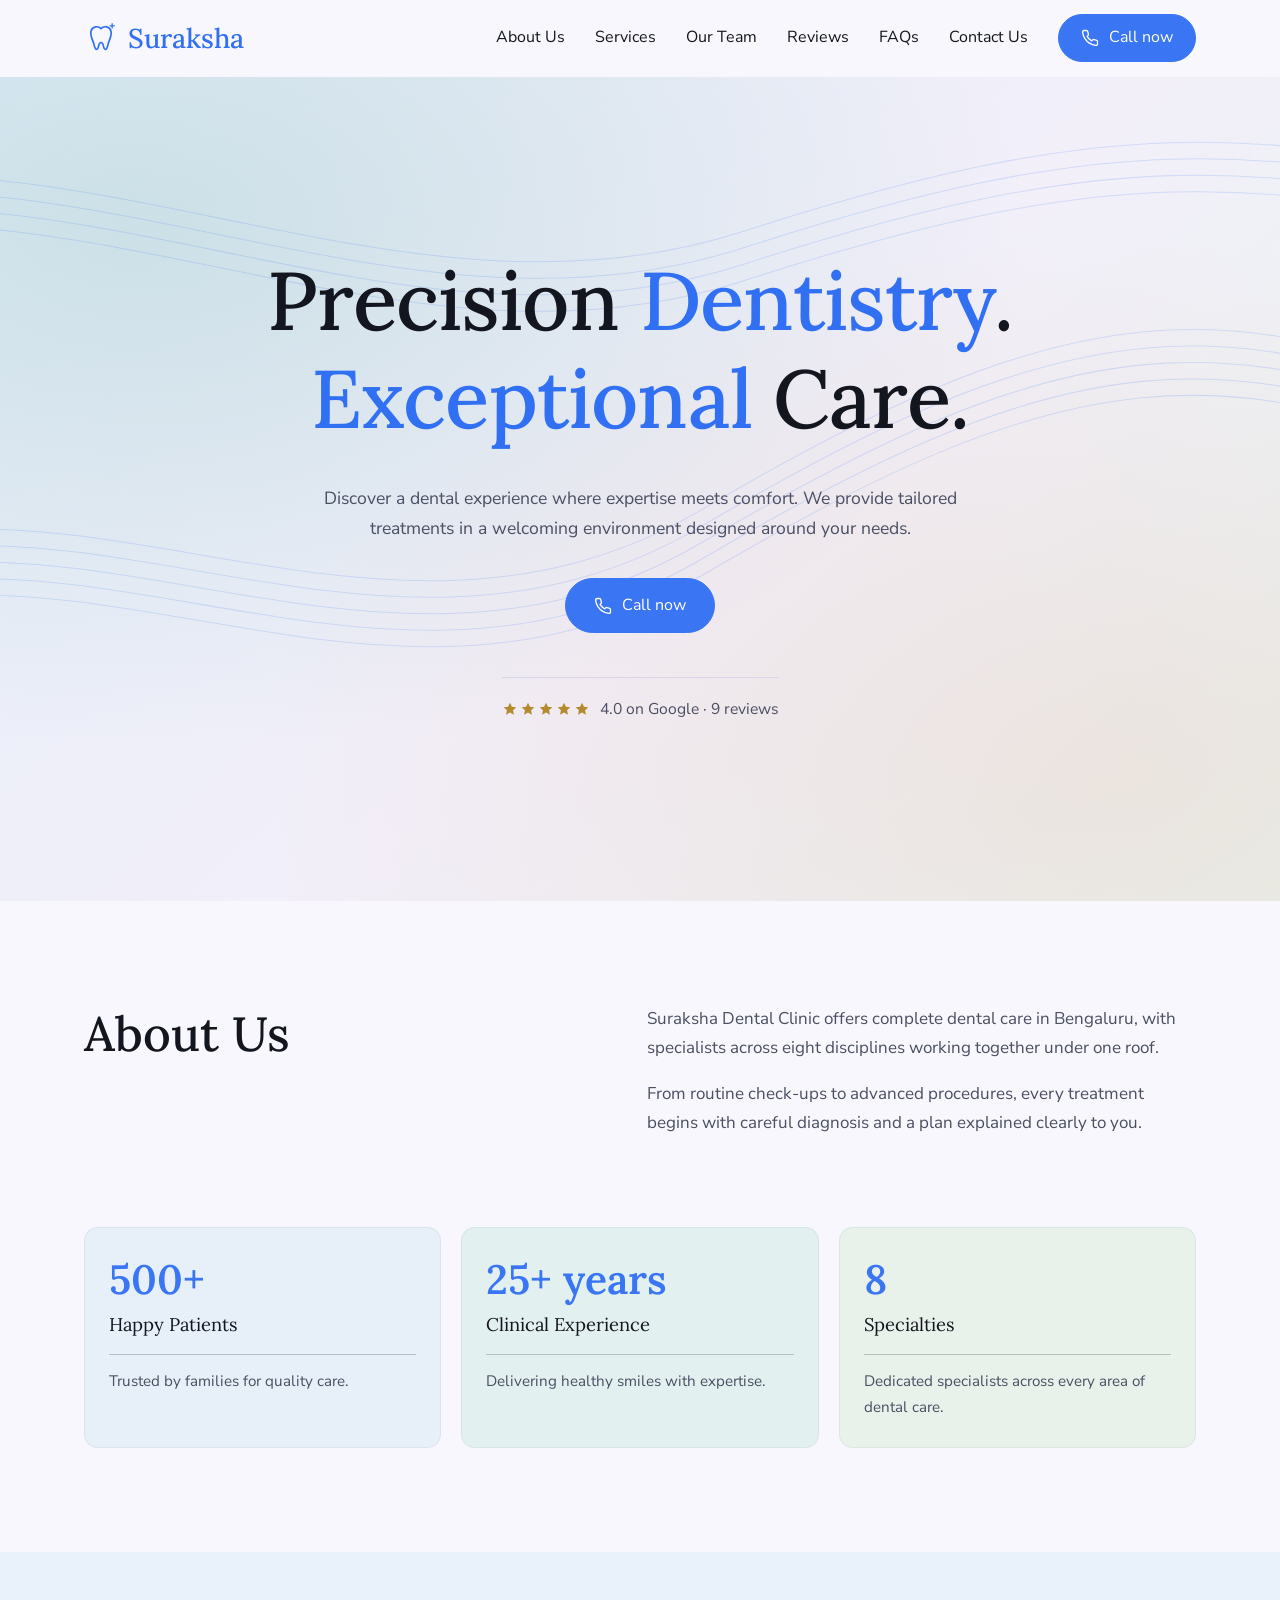
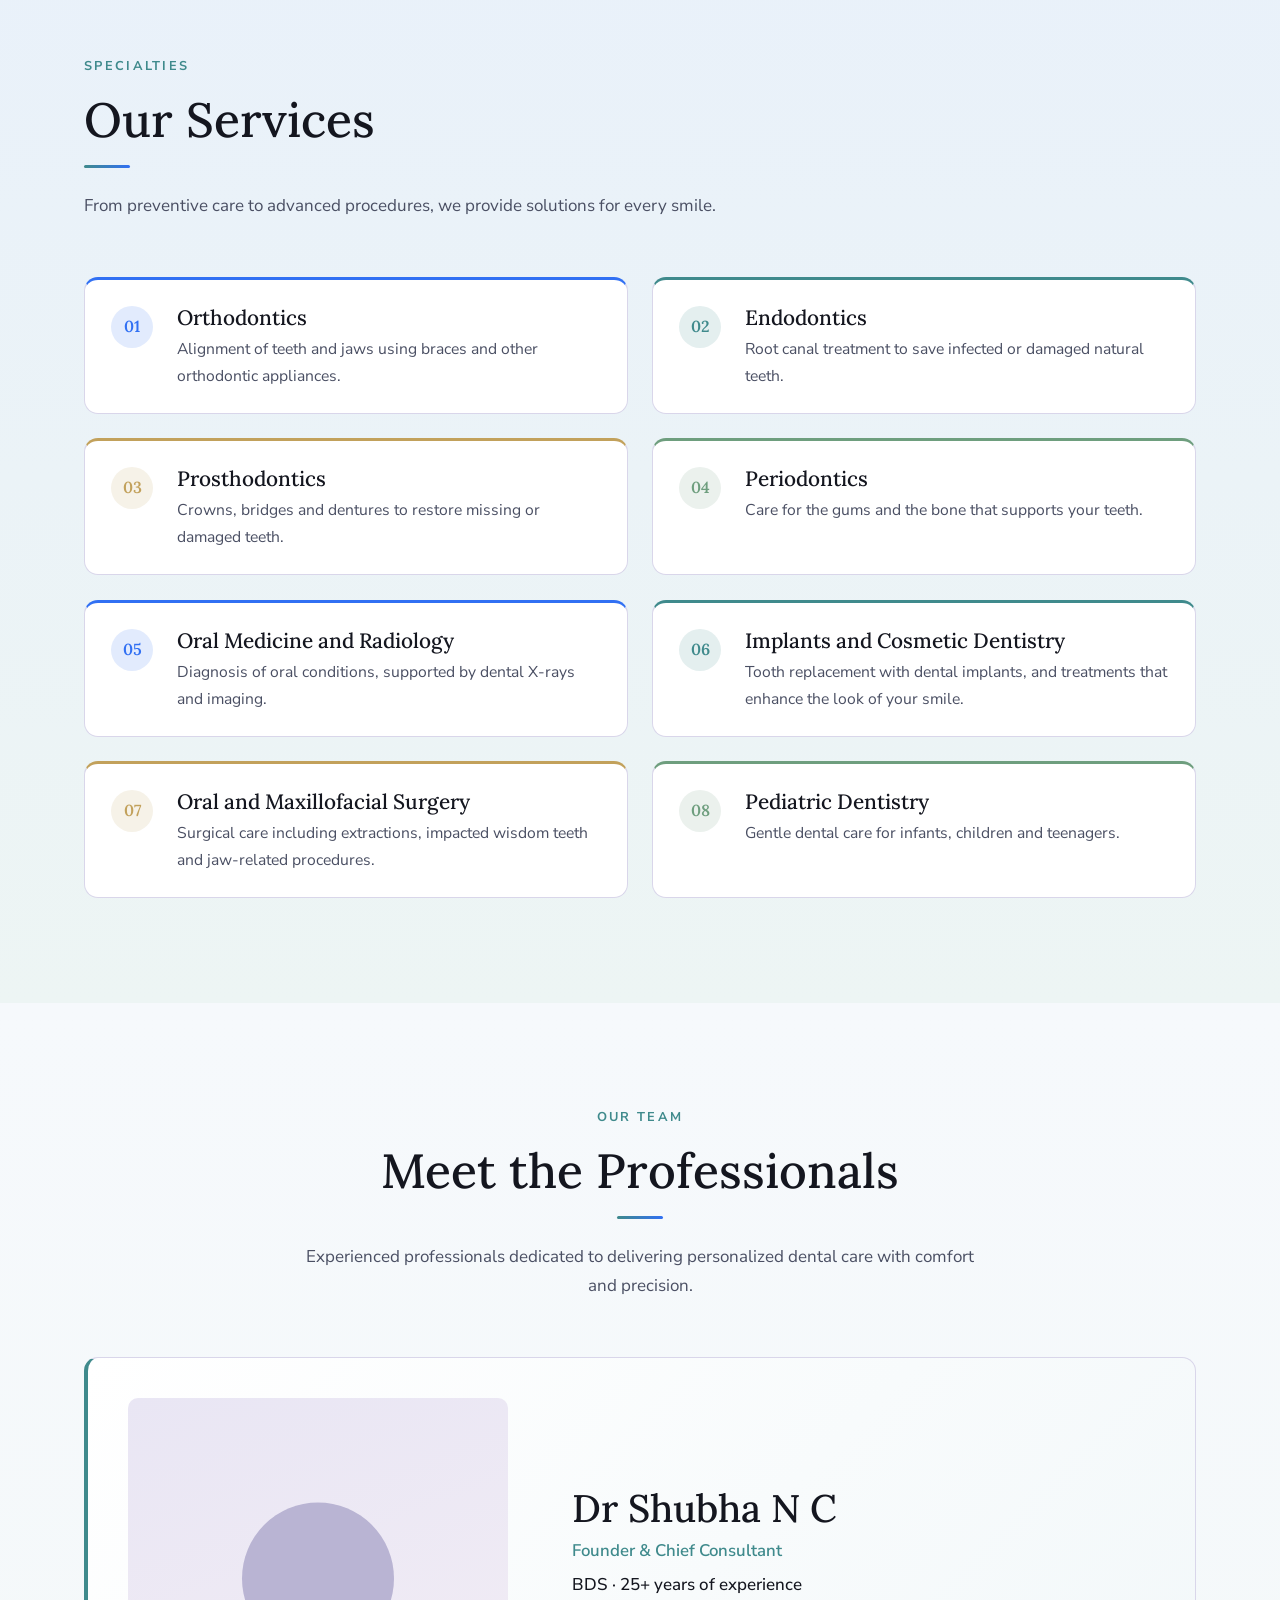
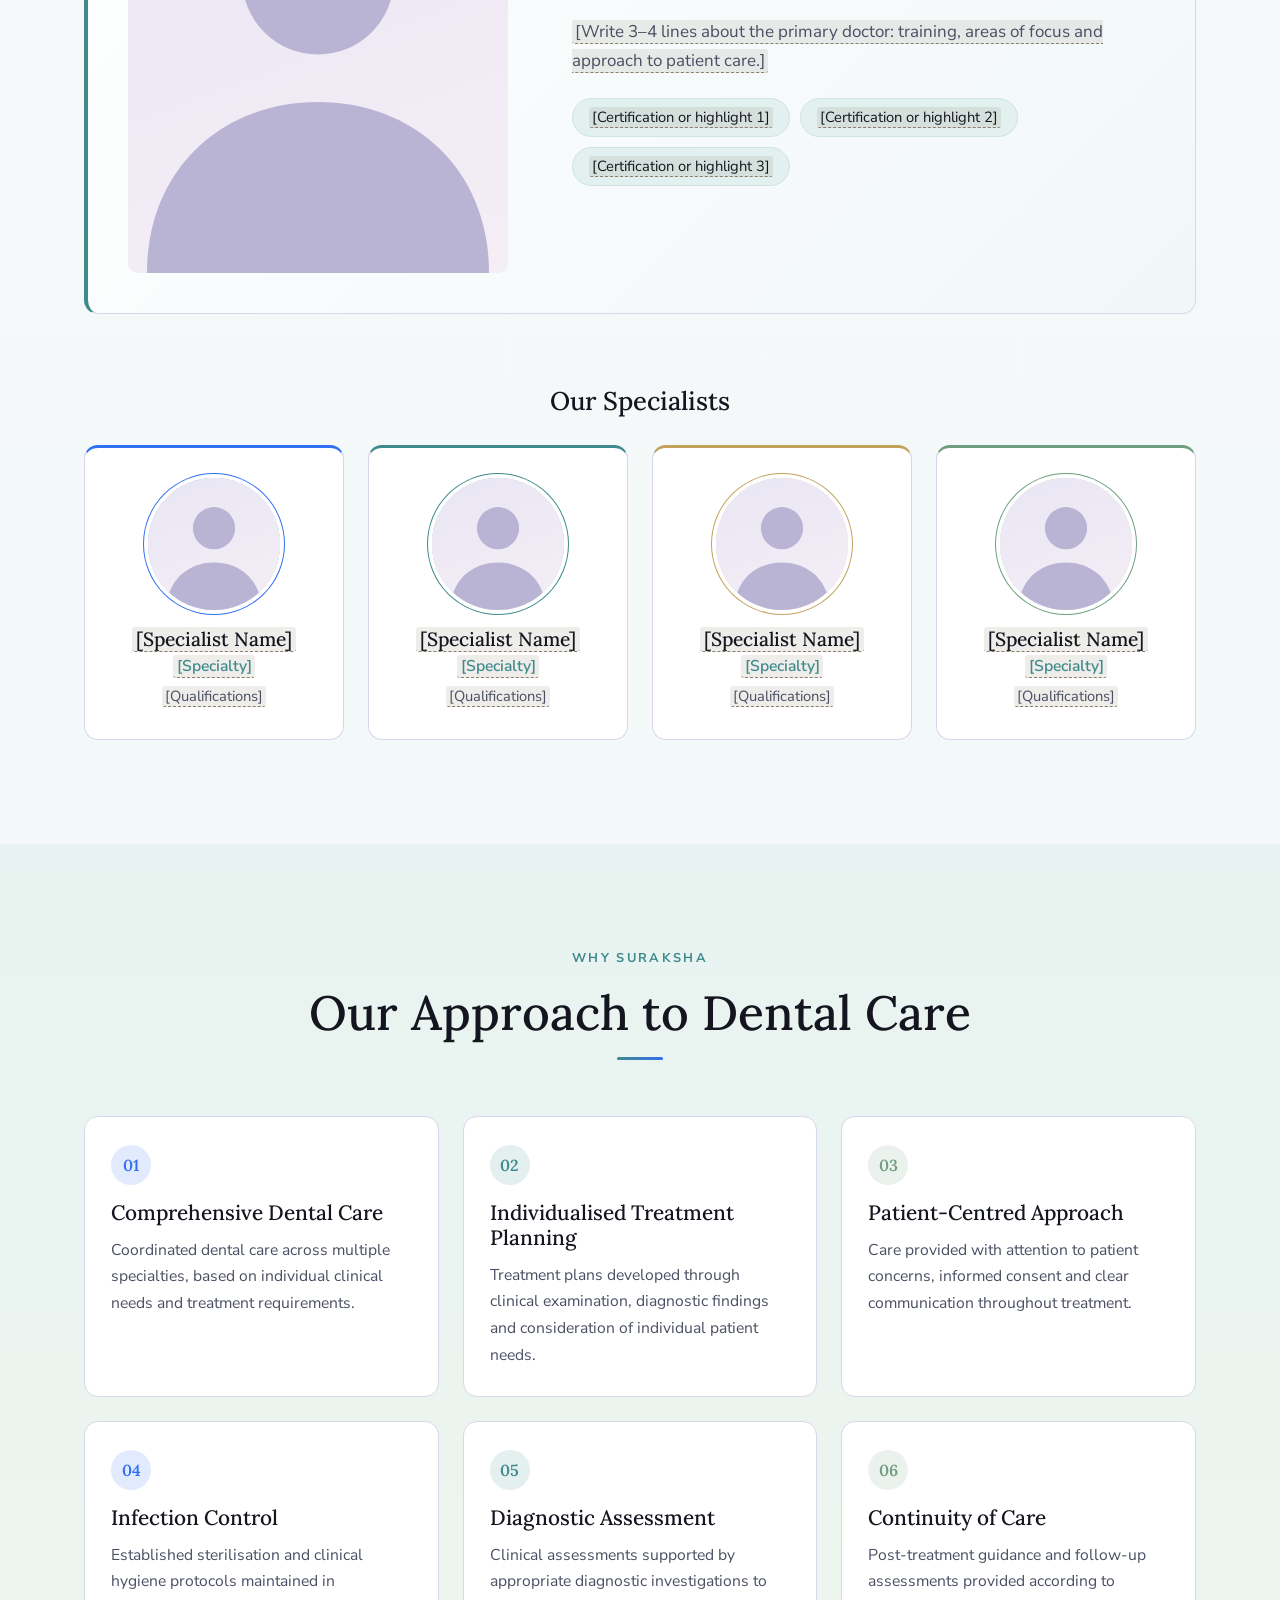
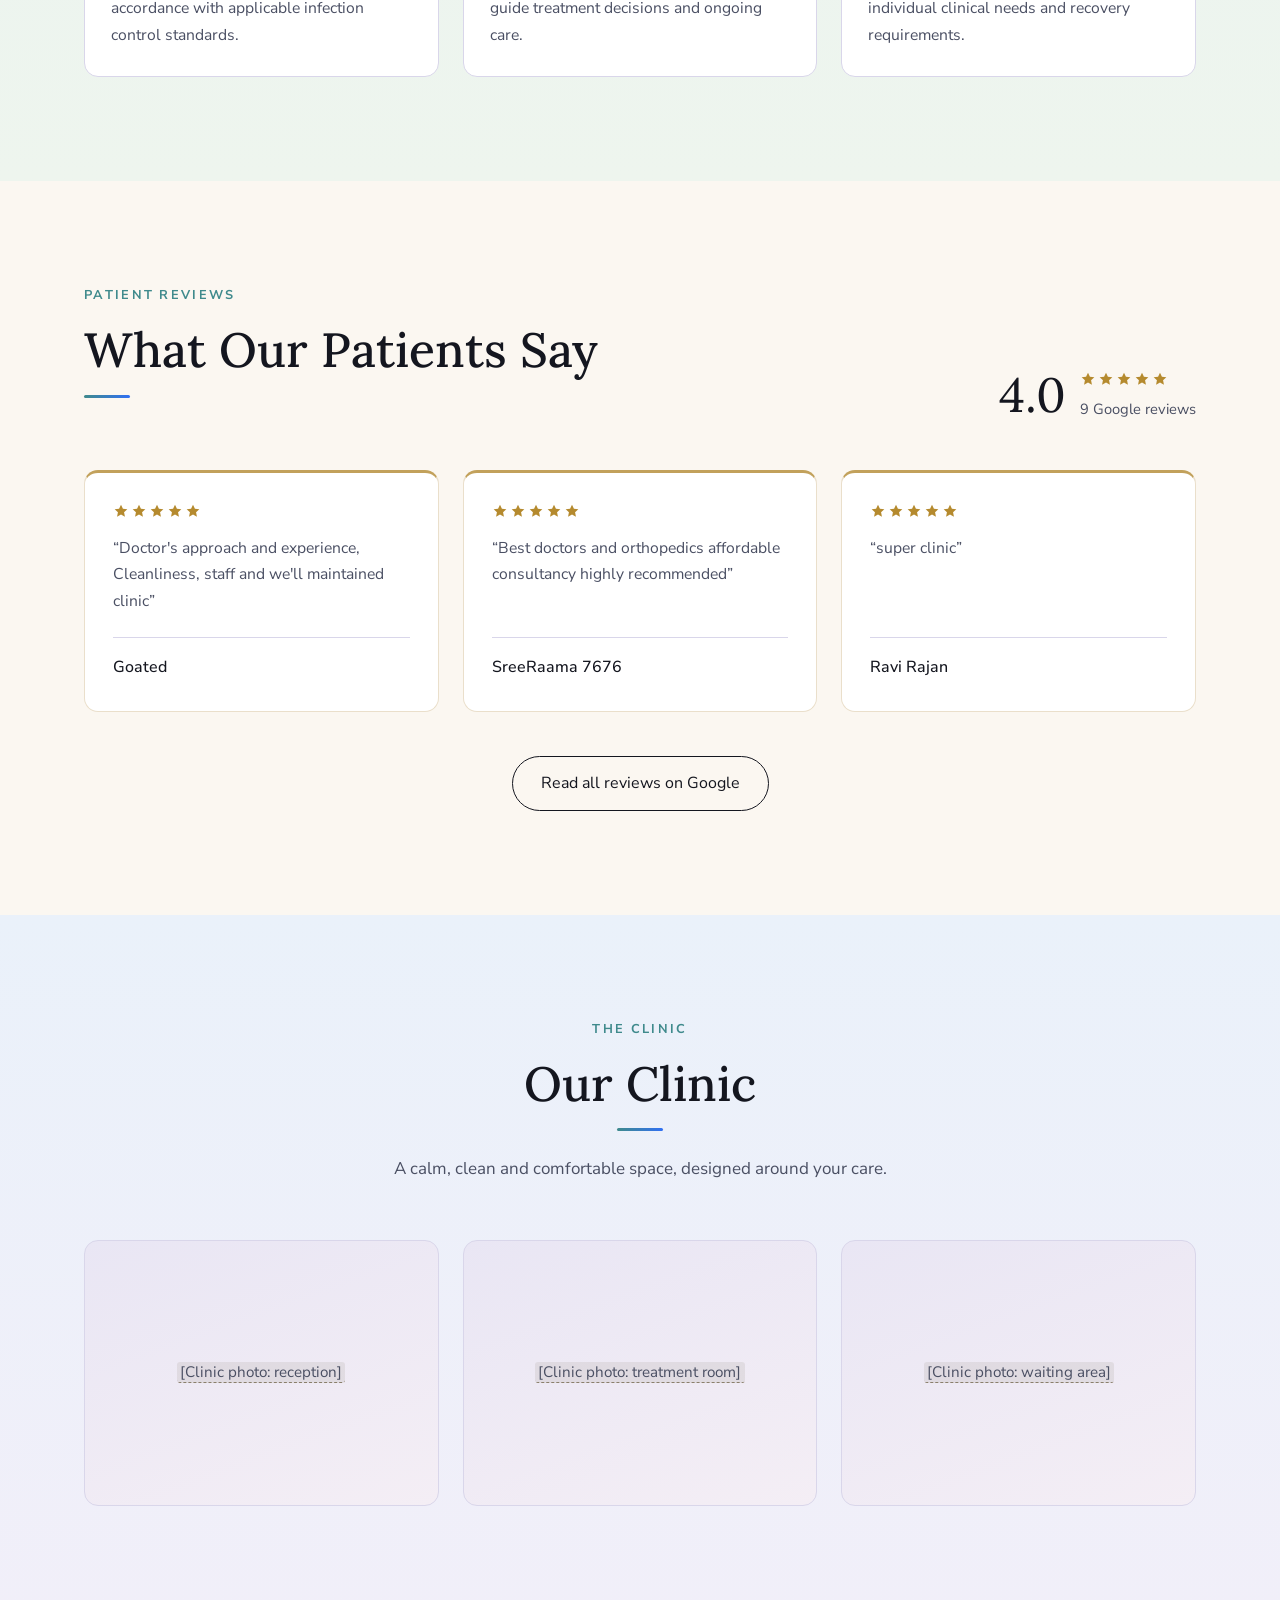
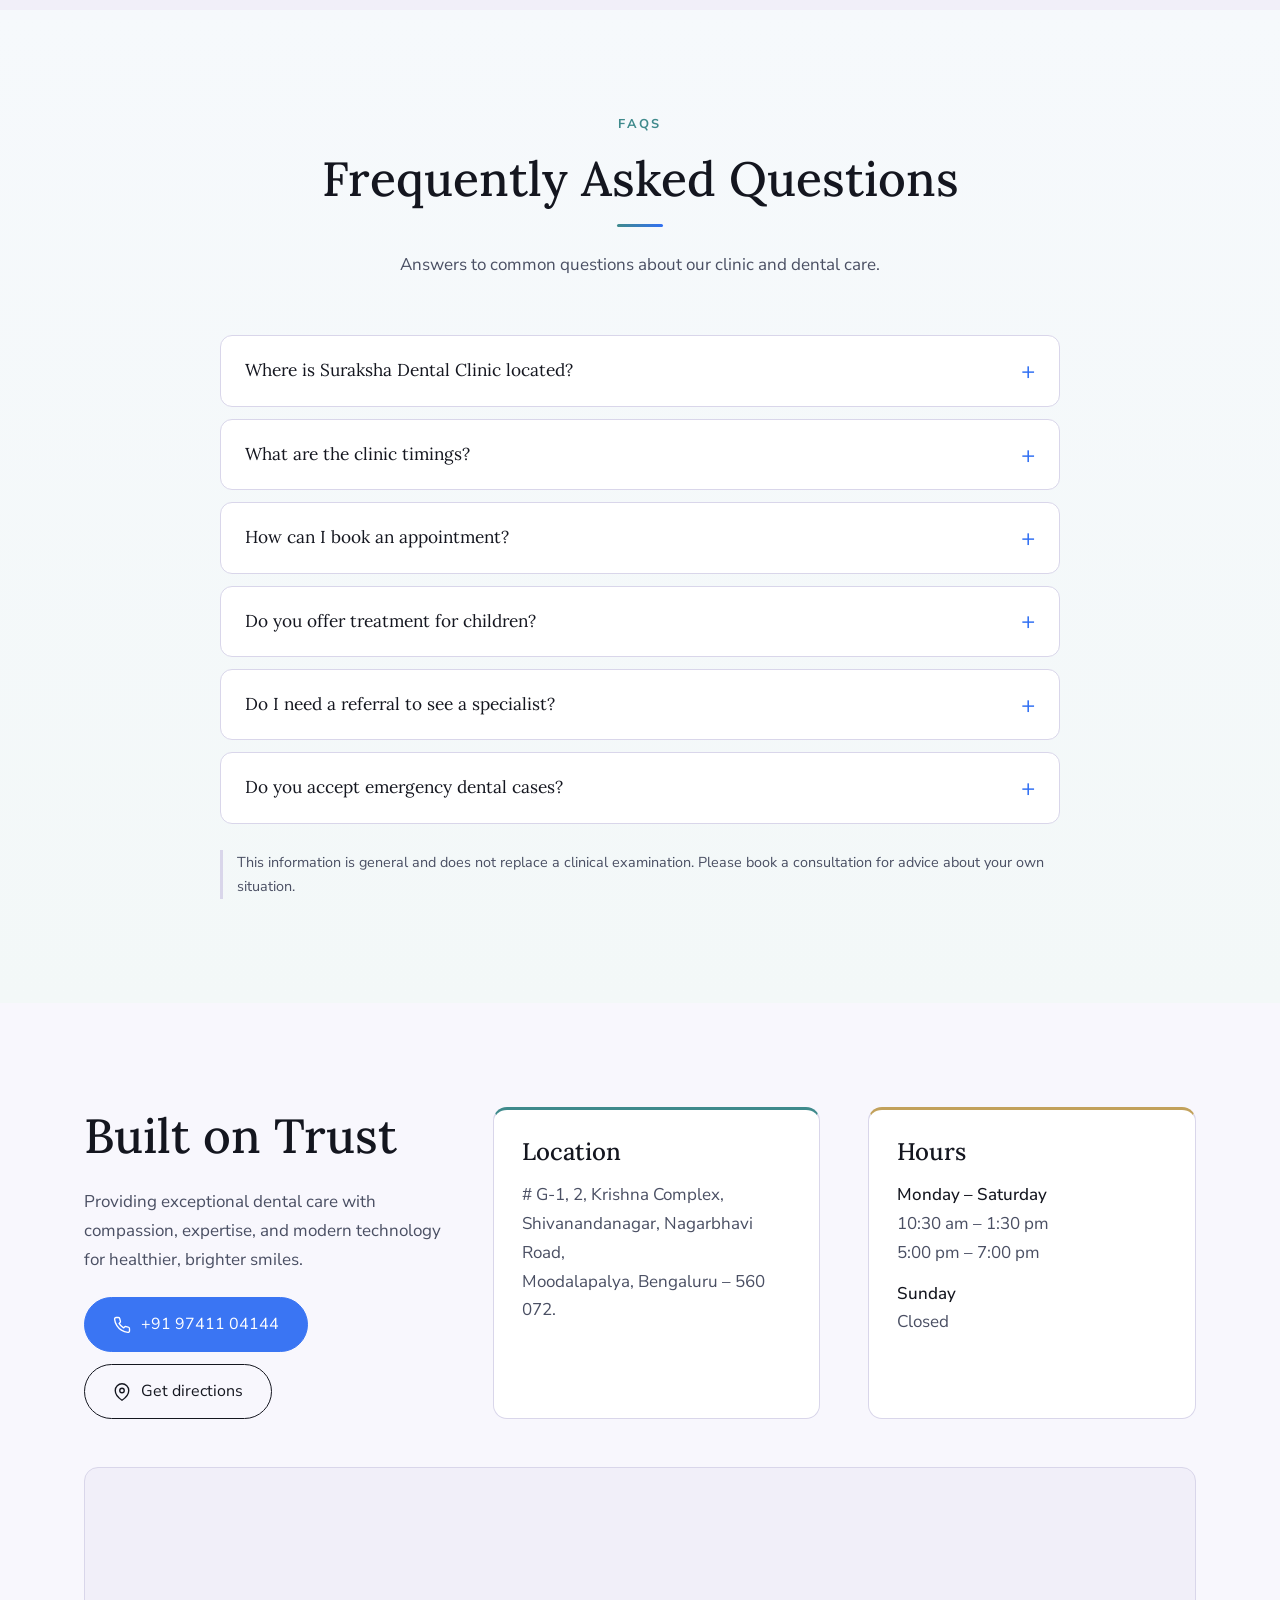
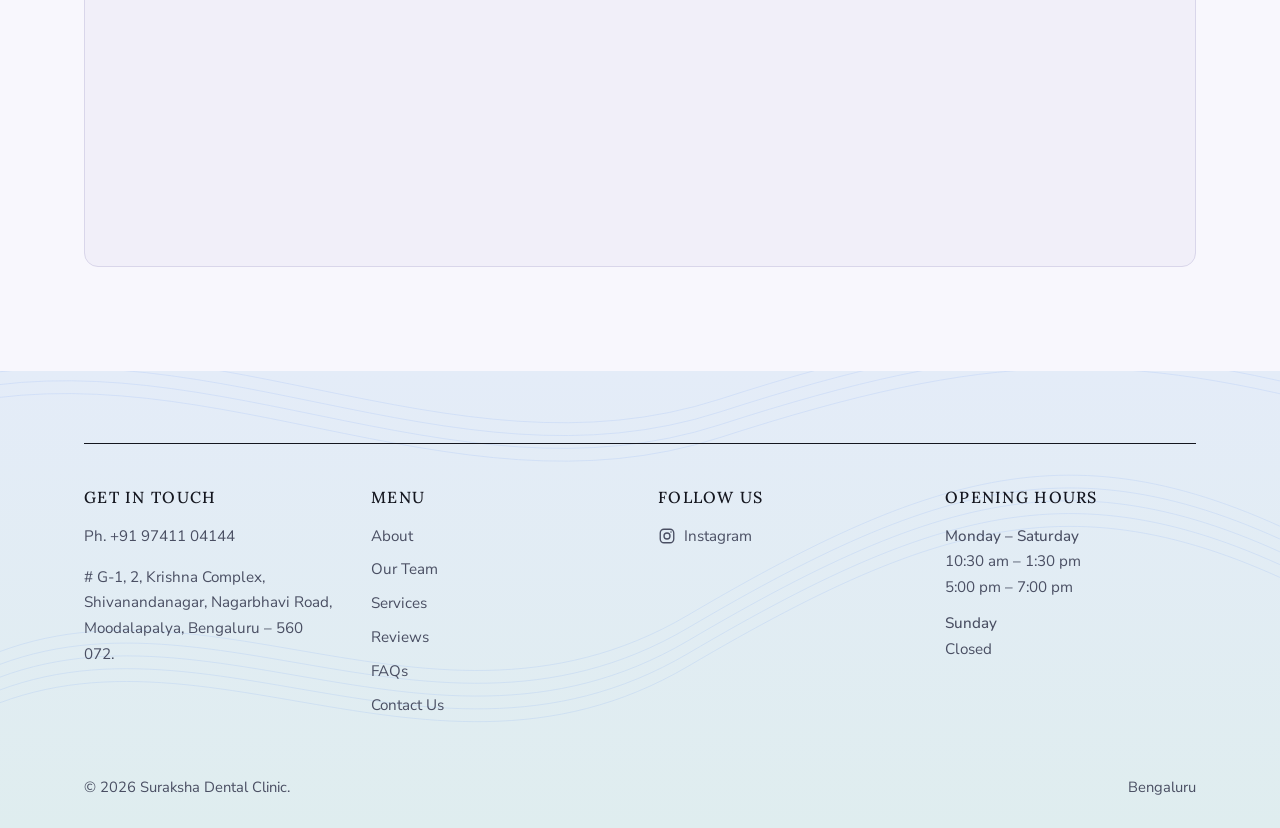
==== commit c7718054: "Removed whatsapp community links" ====
--- a/index.html
+++ b/index.html
@@ -161,9 +161,9 @@
     buttonLabel: "Read all reviews on Google",
     /* Paste REAL Google reviews only, word for word, with the reviewer's name. */
     items: [
-      { rating: 5, text: "[Paste a real Google review here, exactly as the patient wrote it.]", name: "[Reviewer name]", treatment: "[Treatment]" },
-      { rating: 5, text: "[Paste a real Google review here, exactly as the patient wrote it.]", name: "[Reviewer name]", treatment: "[Treatment]" },
-      { rating: 5, text: "[Paste a real Google review here, exactly as the patient wrote it.]", name: "[Reviewer name]", treatment: "[Treatment]" }
+      { rating: 5, text: "Doctor's approach and experience, Cleanliness, staff and we'll maintained clinic", name: "Goated"},
+      { rating: 5, text: "Best doctors and orthopedics affordable consultancy highly recommended", name: "SreeRaama 7676"},
+      { rating: 5, text: "super clinic", name: "Ravi Rajan"}
     ]
   },
 
@@ -567,7 +567,6 @@
       <p class="intro h-in" style="--d:2">${esc(C.hero.intro)}</p>
       <div class="actions h-in" style="--d:3">
         <a class="btn btn-primary" href="${tel}">${I.phone}Call now</a>
-        <a class="btn btn-outline" ${ext(C.links.whatsappCommunity)}>${I.wa}Join our WhatsApp community</a>
       </div>
       <a class="trust h-in" style="--d:4" href="#reviews">${stars(5)}<span>${T(C.reviews.rating)} on Google &middot; ${T(C.reviews.count)} reviews</span></a>
     </div>
@@ -701,17 +700,7 @@
   </section>`;
 
   /* ---------- community ---------- */
-  const community = `
-  <section class="community" id="community">
-    ${contour()}
-    <div class="container">
-      <div class="reveal">
-        <h2>${esc(C.community.title)}</h2>
-        <p>${esc(C.community.text)}</p>
-        <a class="btn btn-light" ${ext(C.links.whatsappCommunity)}>${I.wa}${esc(C.community.buttonLabel)}</a>
-      </div>
-    </div>
-  </section>`;
+  const community = ``;
 
   /* ---------- faq ---------- */
   const faq = `
@@ -777,15 +766,14 @@
           <li><a href="#about">About</a></li><li><a href="#team">Our Team</a></li>
           <li><a href="#services">Services</a></li><li><a href="#reviews">Reviews</a></li><li><a href="#faq">FAQs</a></li><li><a href="#contact">Contact Us</a></li></ul></div>
         <div><h4>Follow us</h4><ul>
-          <li><a class="ig" ${ext(C.links.instagram)}>${I.ig}Instagram</a></li>
-          <li><a ${ext(C.links.whatsappCommunity)}>WhatsApp community</a></li></ul></div>
+          <li><a class="ig" ${ext(C.links.instagram)}>${I.ig}Instagram</a></li></ul></div>
         <div><h4>Opening hours</h4>${hoursFoot}</div>
       </div>
       <div class="foot-bot"><span>&copy; ${new Date().getFullYear()} ${esc(C.clinic.name)}.</span><span>${esc(C.clinic.addressCity)}</span></div>
     </div>
   </footer>`;
 
-  document.getElementById('app').innerHTML = header + `<main id="main">` + hero + about + services + team + why + reviews + gallery + community + faq + contact + `</main>` + footer;
+  document.getElementById('app').innerHTML = header + `<main id="main">` + hero + about + services + team + why + reviews + gallery + faq + contact + `</main>` + footer;
 
   /* ---------- structured data for search engines ---------- */
   try{
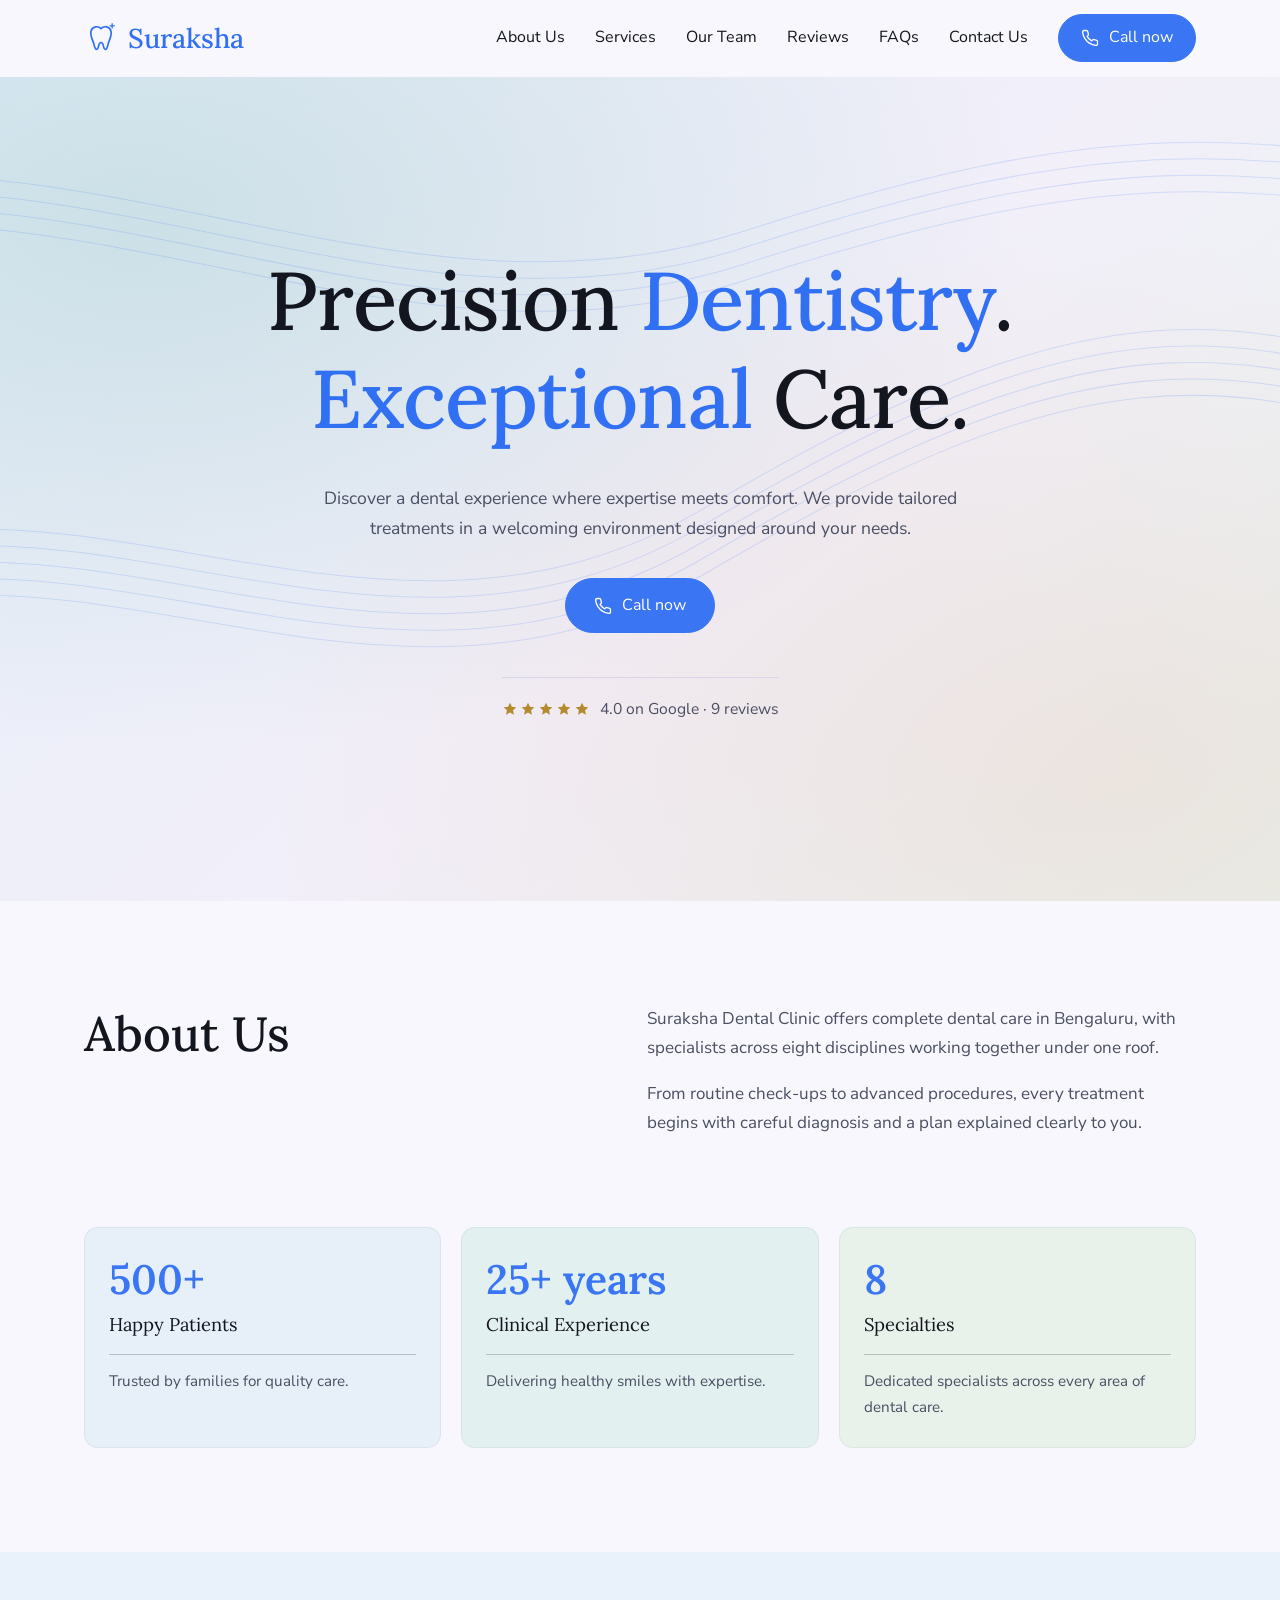
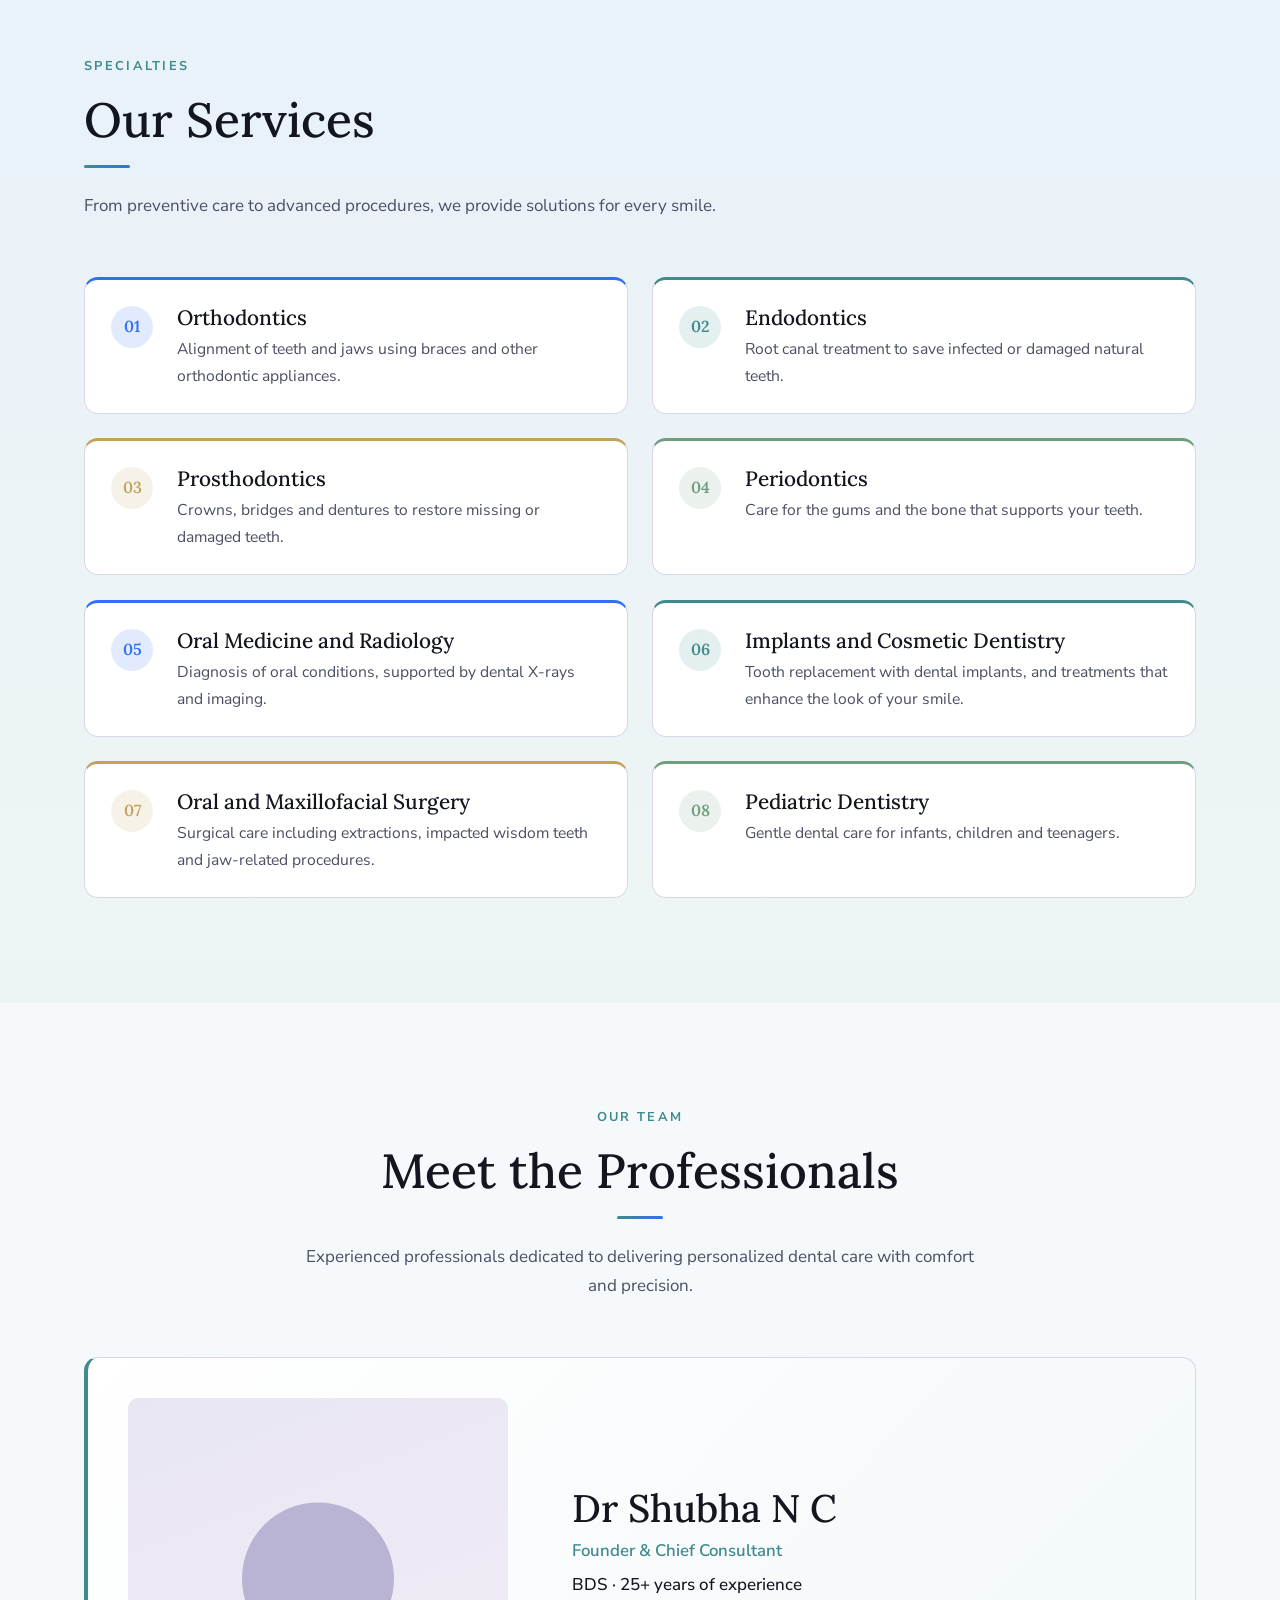
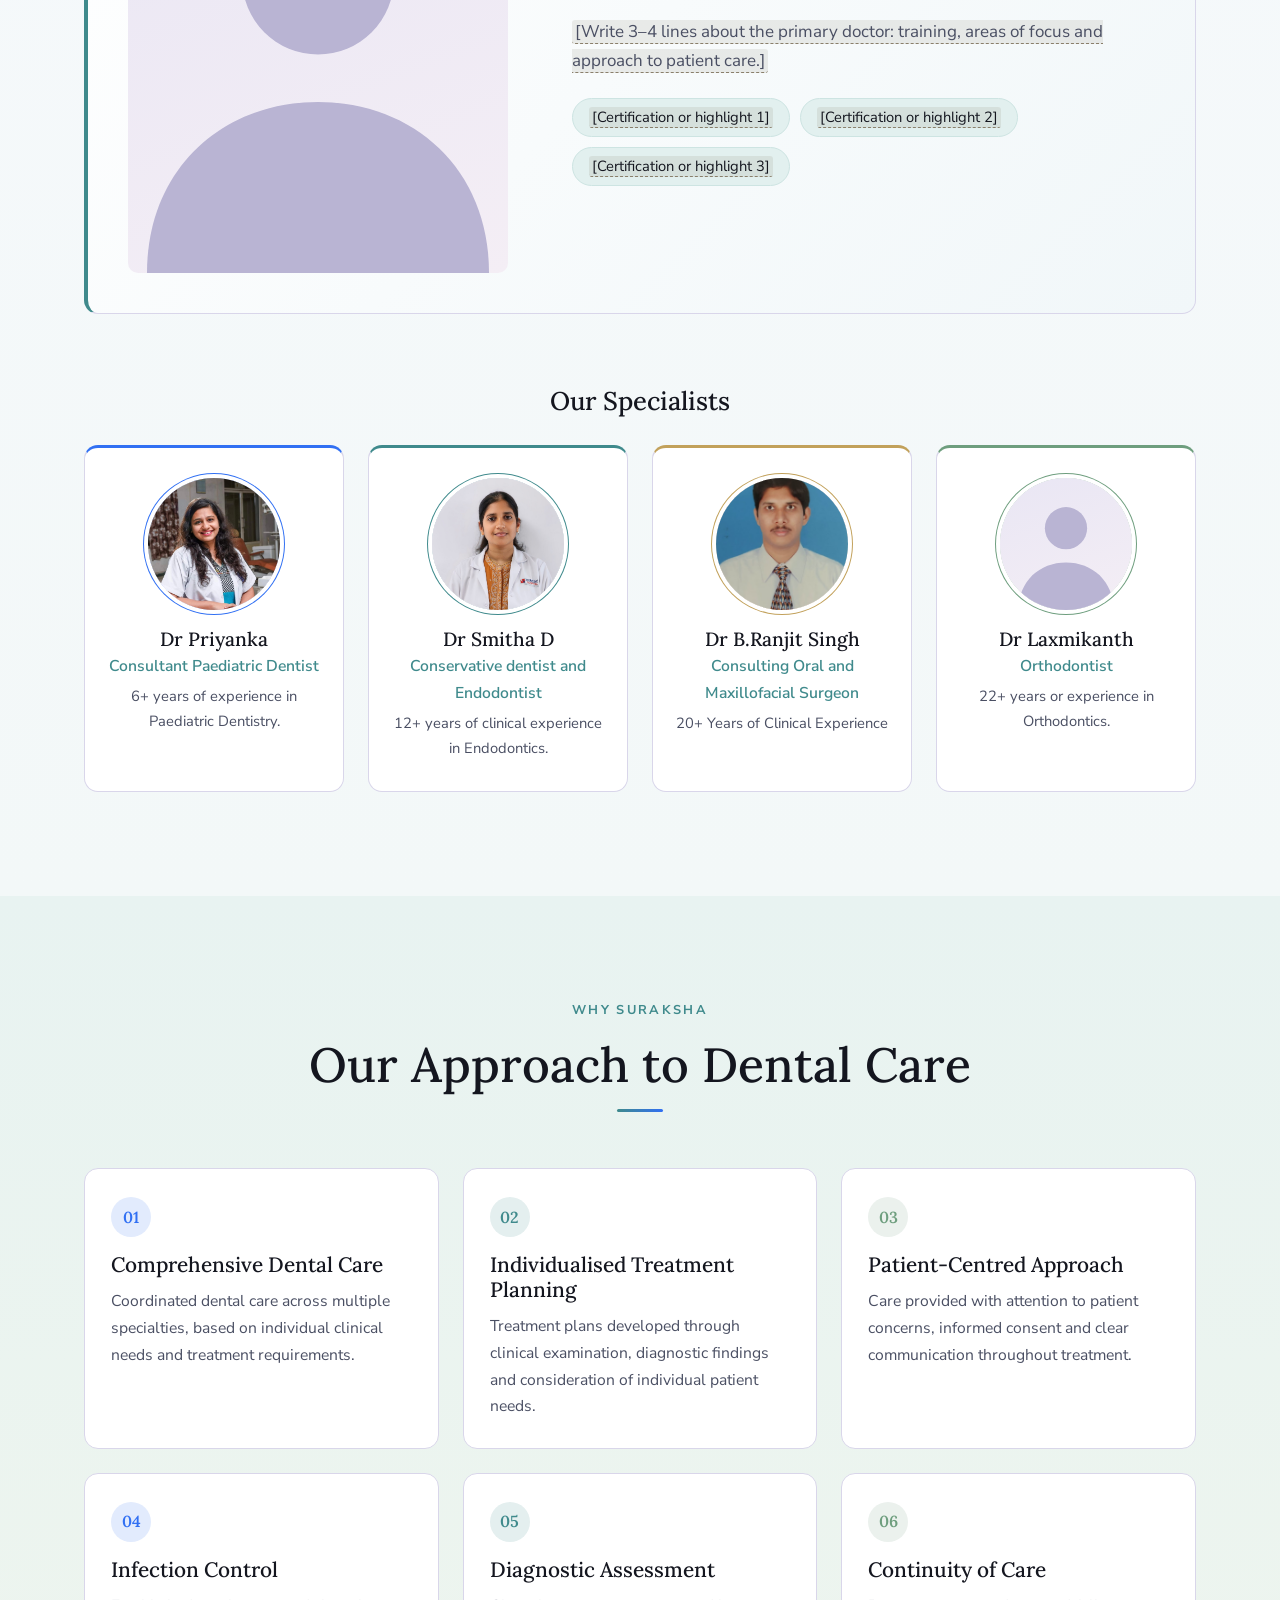
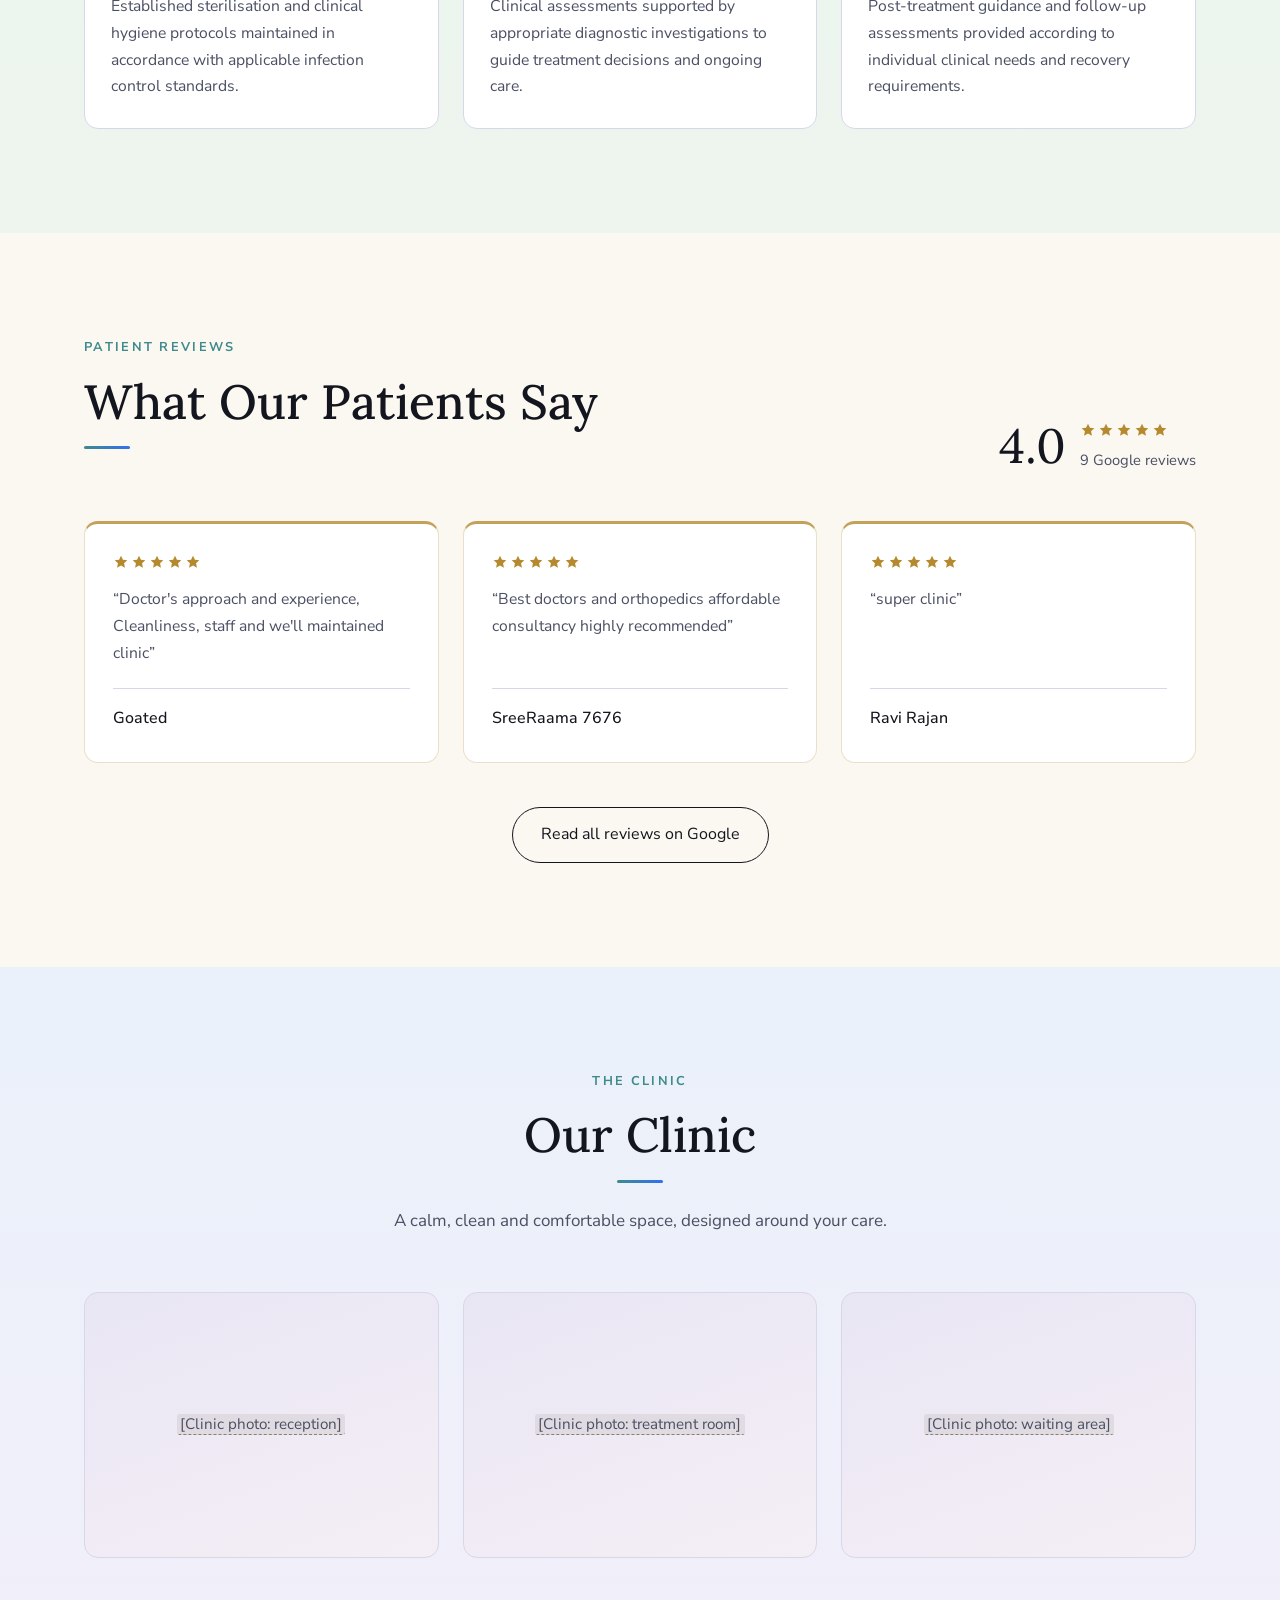
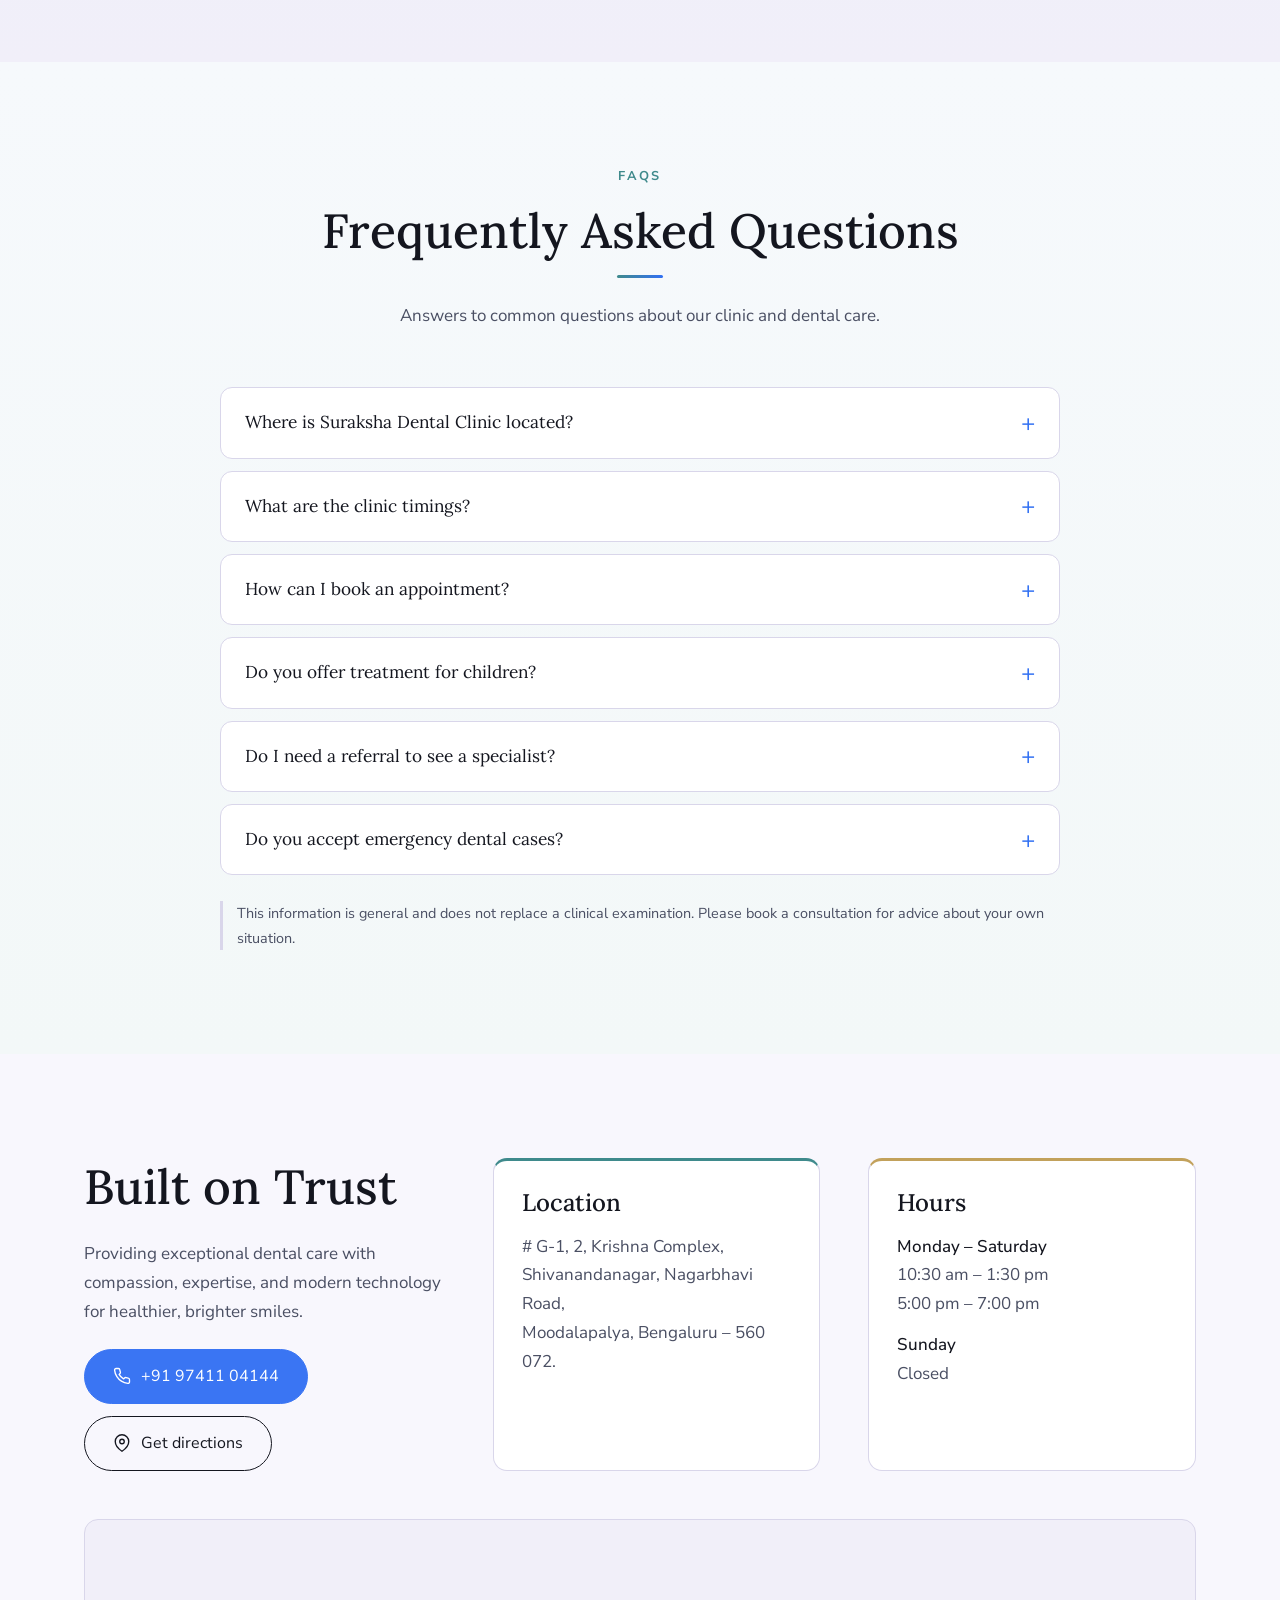
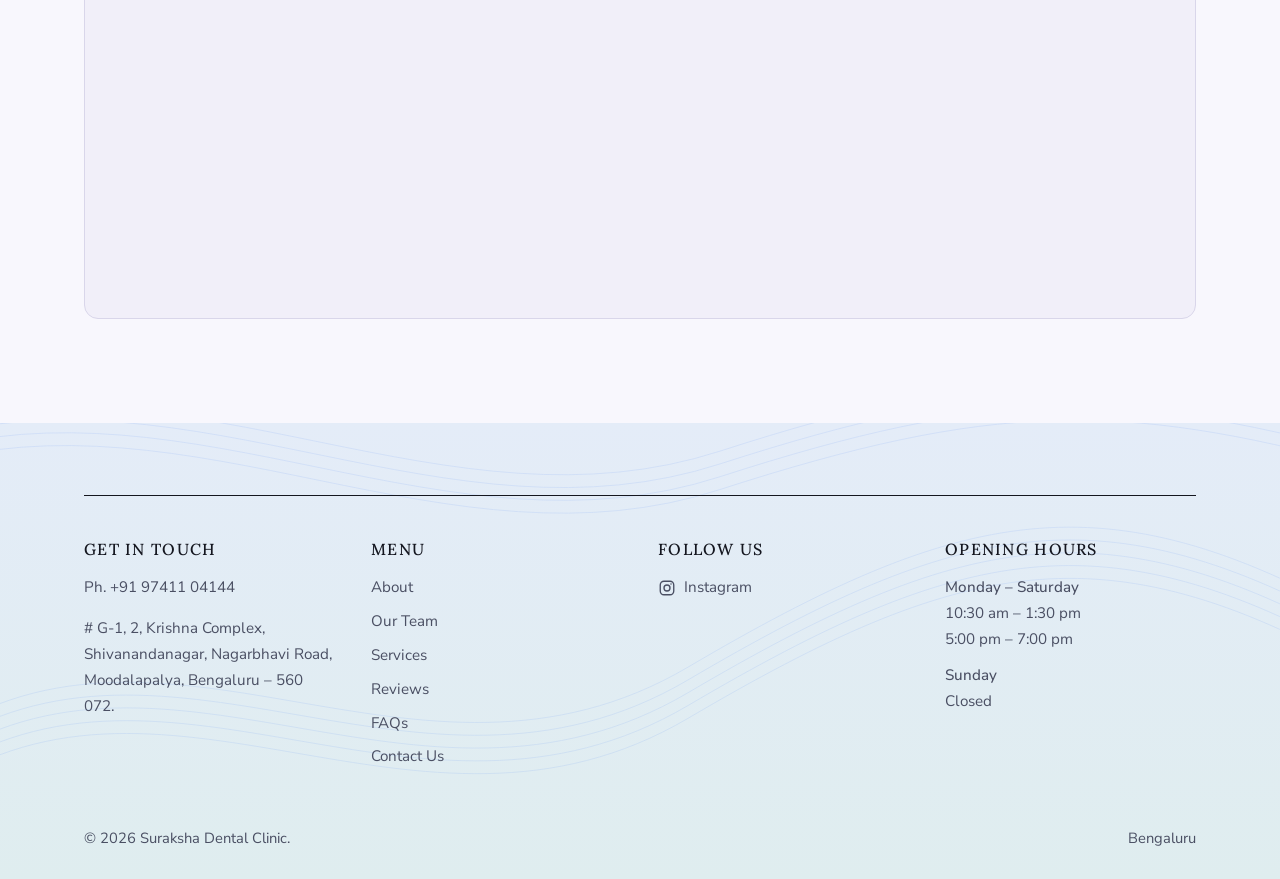
==== commit 143098ae: "Changes made to photos and text" ====
--- a/index.html
+++ b/index.html
@@ -109,10 +109,10 @@
     /* SPECIALISTS — copy one { ... }, block to add another, delete one to remove it */
     specialistsTitle: "Our Specialists",
     specialists: [
-      { photo: "", name: "[Specialist Name]", specialty: "[Specialty]", qualifications: "[Qualifications]" },
-      { photo: "", name: "[Specialist Name]", specialty: "[Specialty]", qualifications: "[Qualifications]" },
-      { photo: "", name: "[Specialist Name]", specialty: "[Specialty]", qualifications: "[Qualifications]" },
-      { photo: "", name: "[Specialist Name]", specialty: "[Specialty]", qualifications: "[Qualifications]" }
+      { photo: "images/Dr Priyanka.jpg", name: "Dr Priyanka", specialty: "Consultant Paediatric Dentist", qualifications: "6+ years of experience in Paediatric Dentistry." },
+      { photo: "images/Dr Smitha Image.jpg", name: "Dr Smitha D", specialty: "Conservative dentist and Endodontist", qualifications: "12+ years of clinical experience in Endodontics." },
+      { photo: "images/ranjit singh original.jpg", name: "Dr B.Ranjit Singh", specialty: "Consulting Oral and Maxillofacial Surgeon", qualifications: "20+ Years of Clinical Experience" },
+      { photo: "", name: "Dr Laxmikanth", specialty: "Orthodontist", qualifications: "22+ years or experience in Orthodontics." }
     ],
 
     /* SUPPORT STAFF — optional. Leave the list empty [] and the section is hidden.
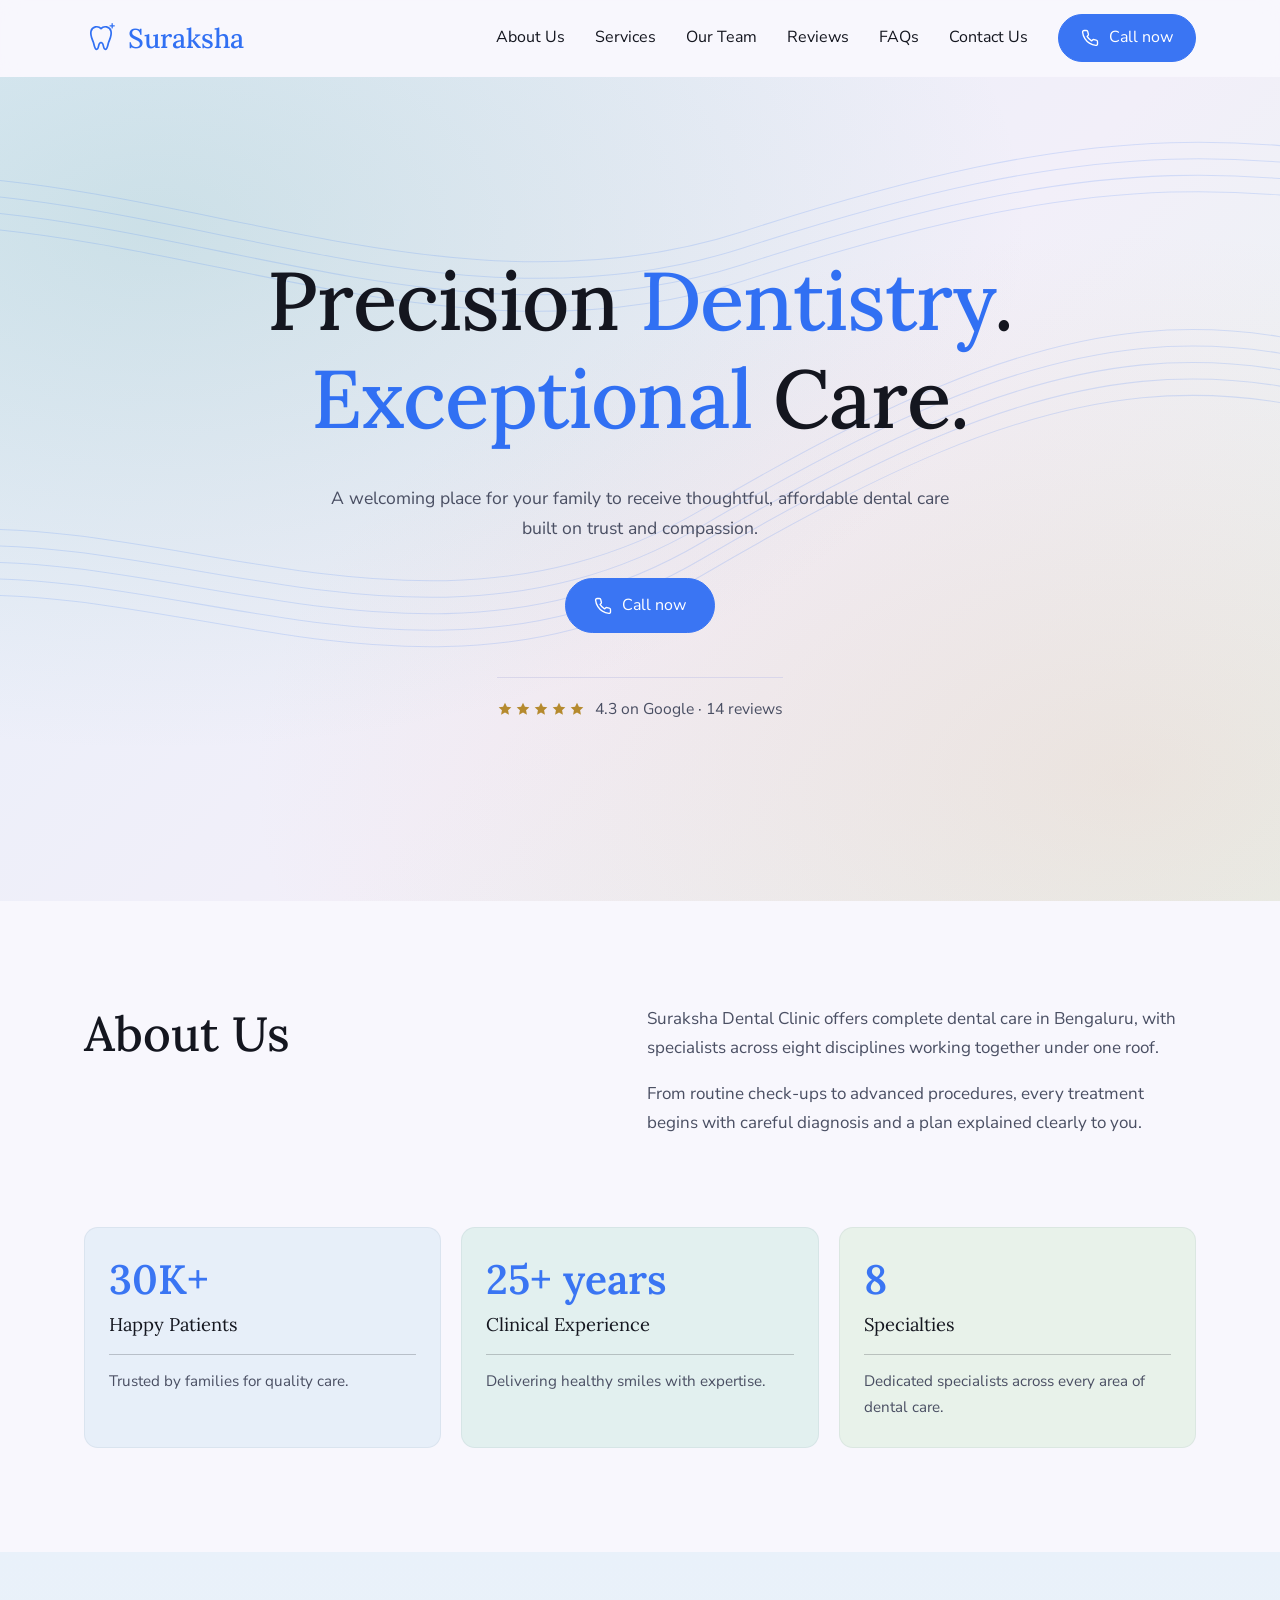
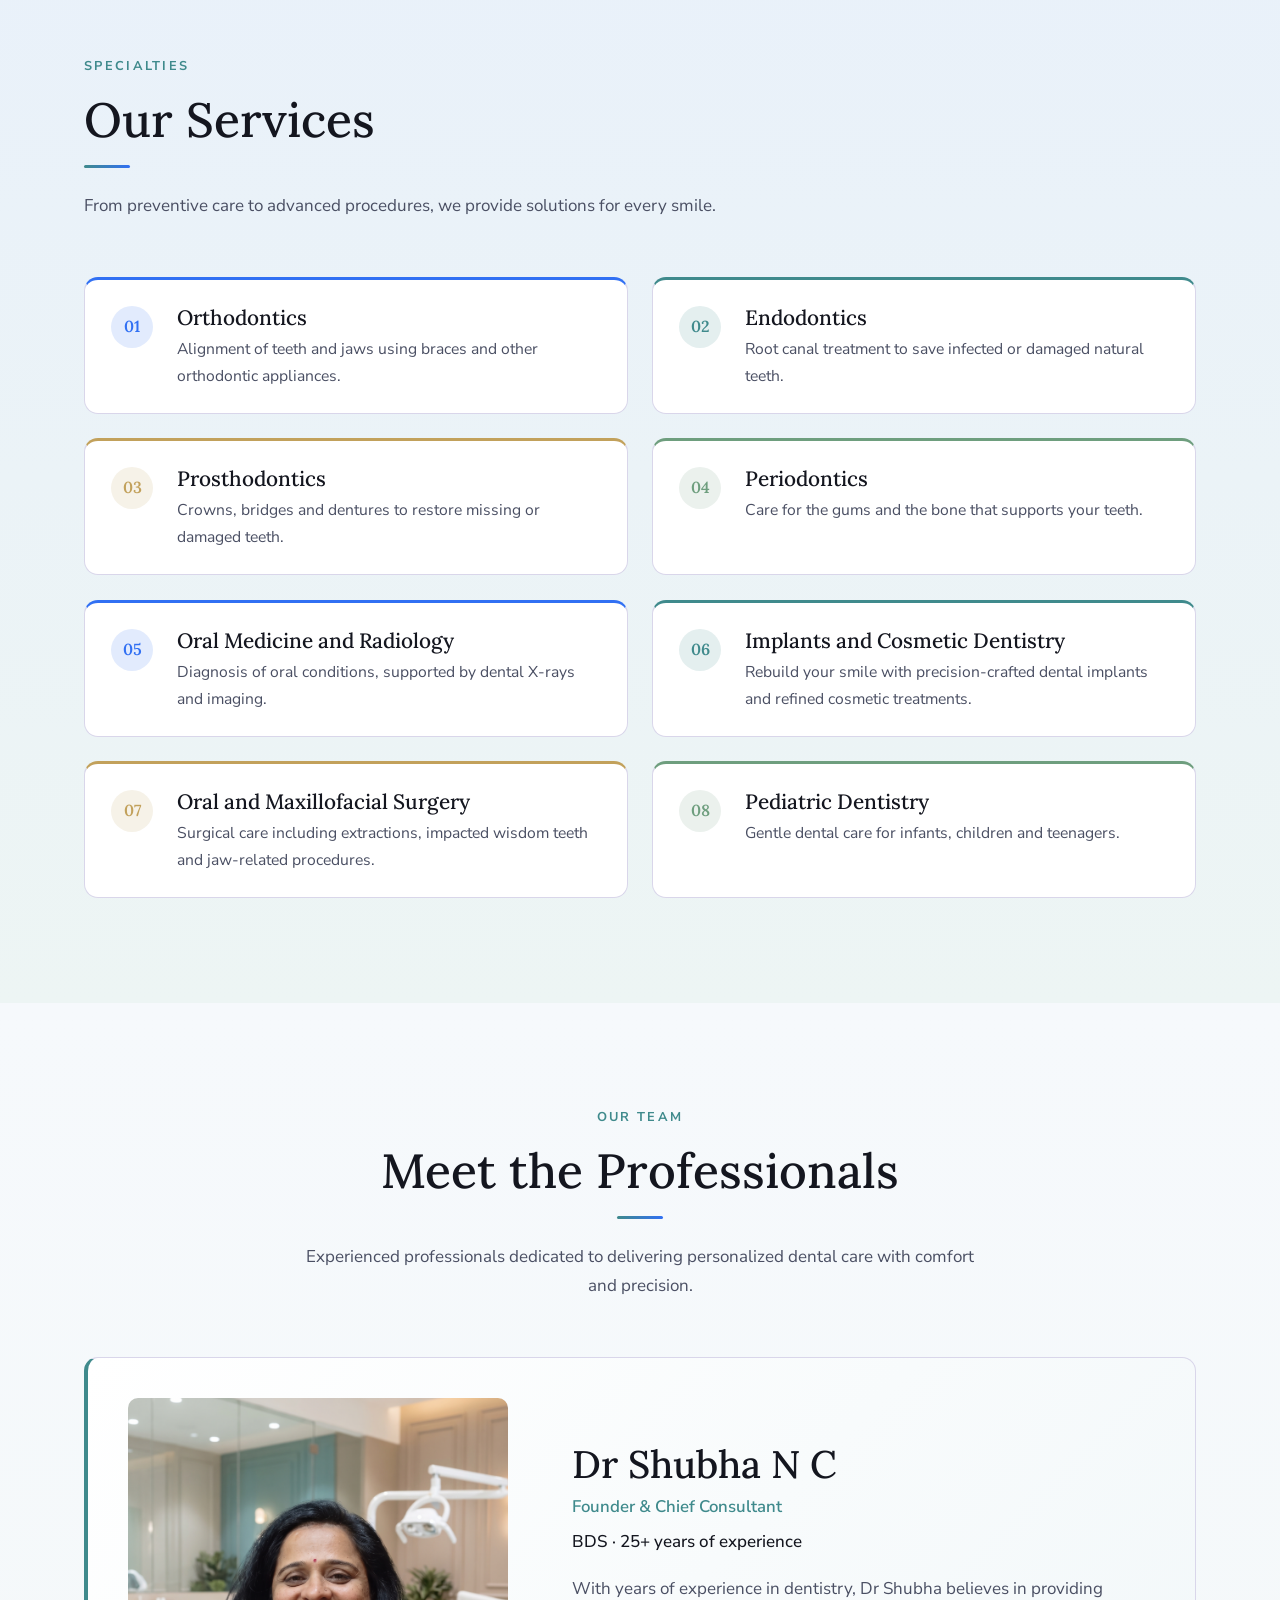
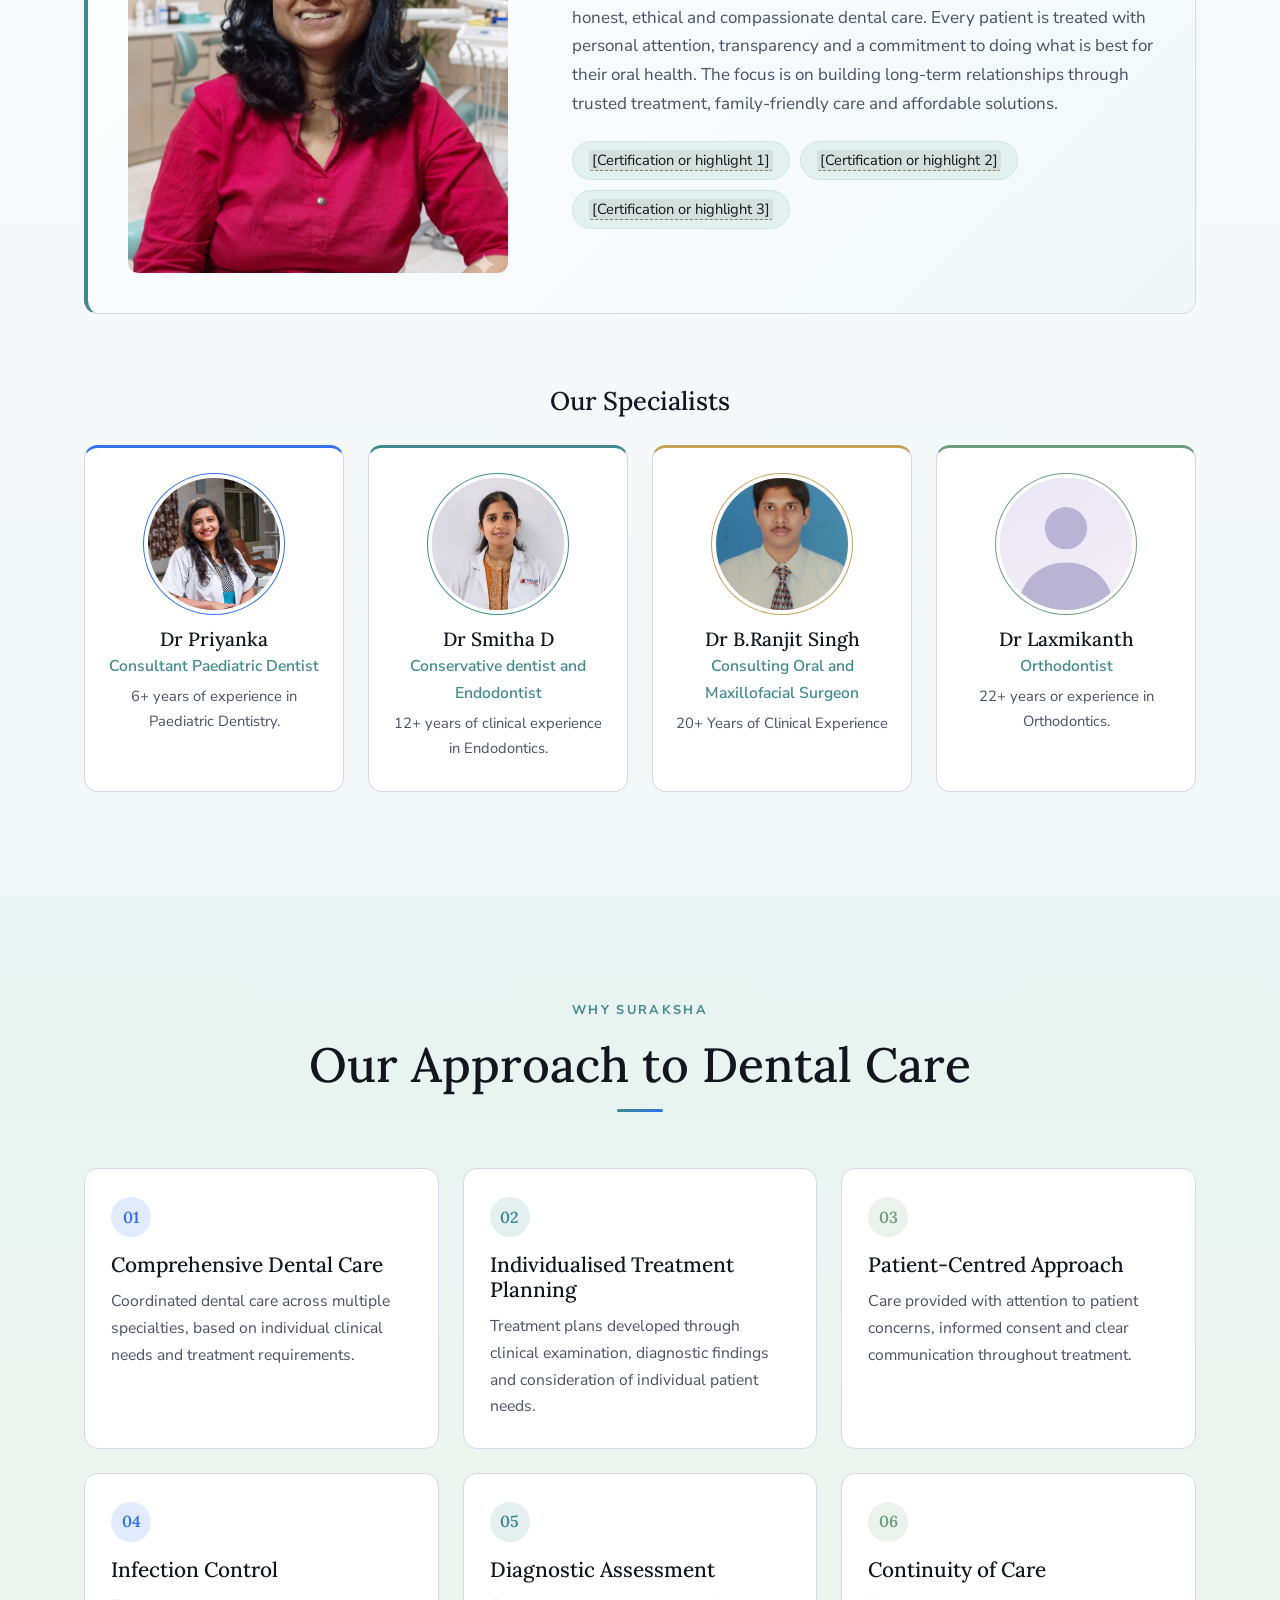
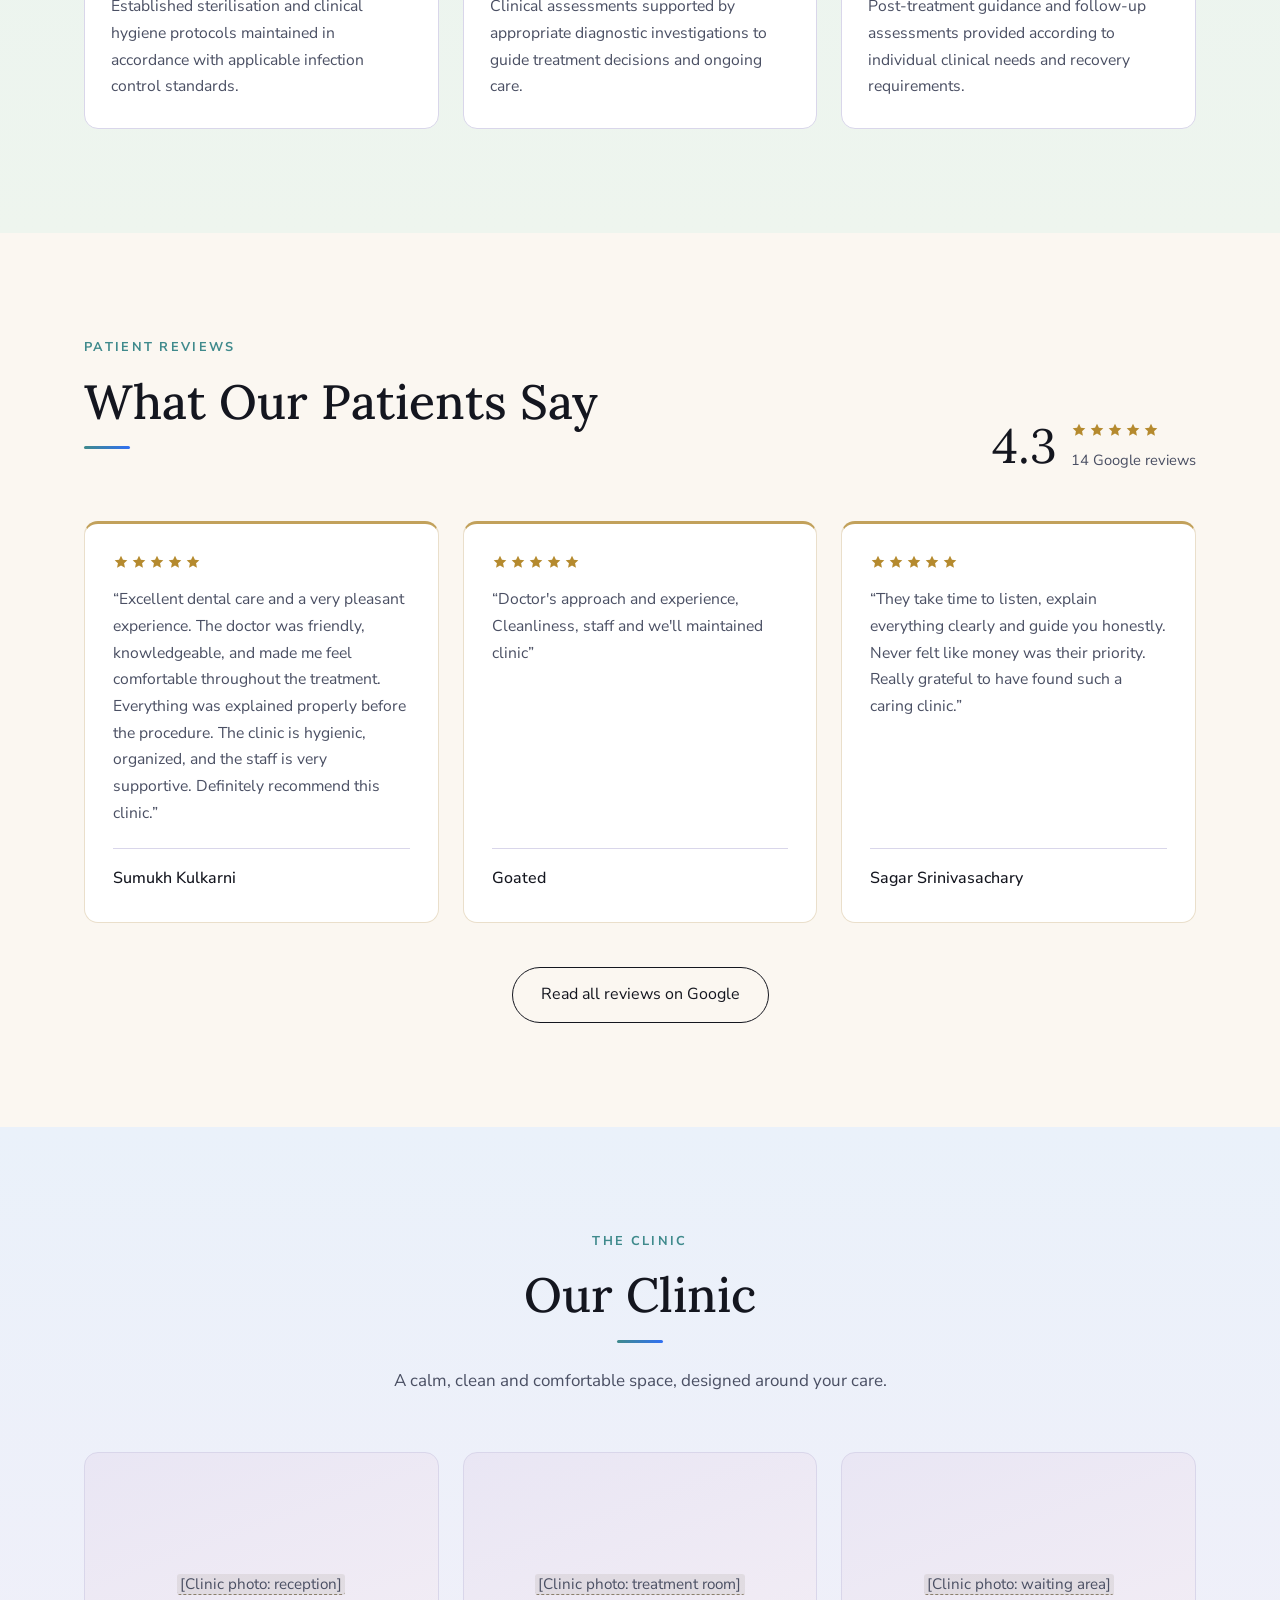
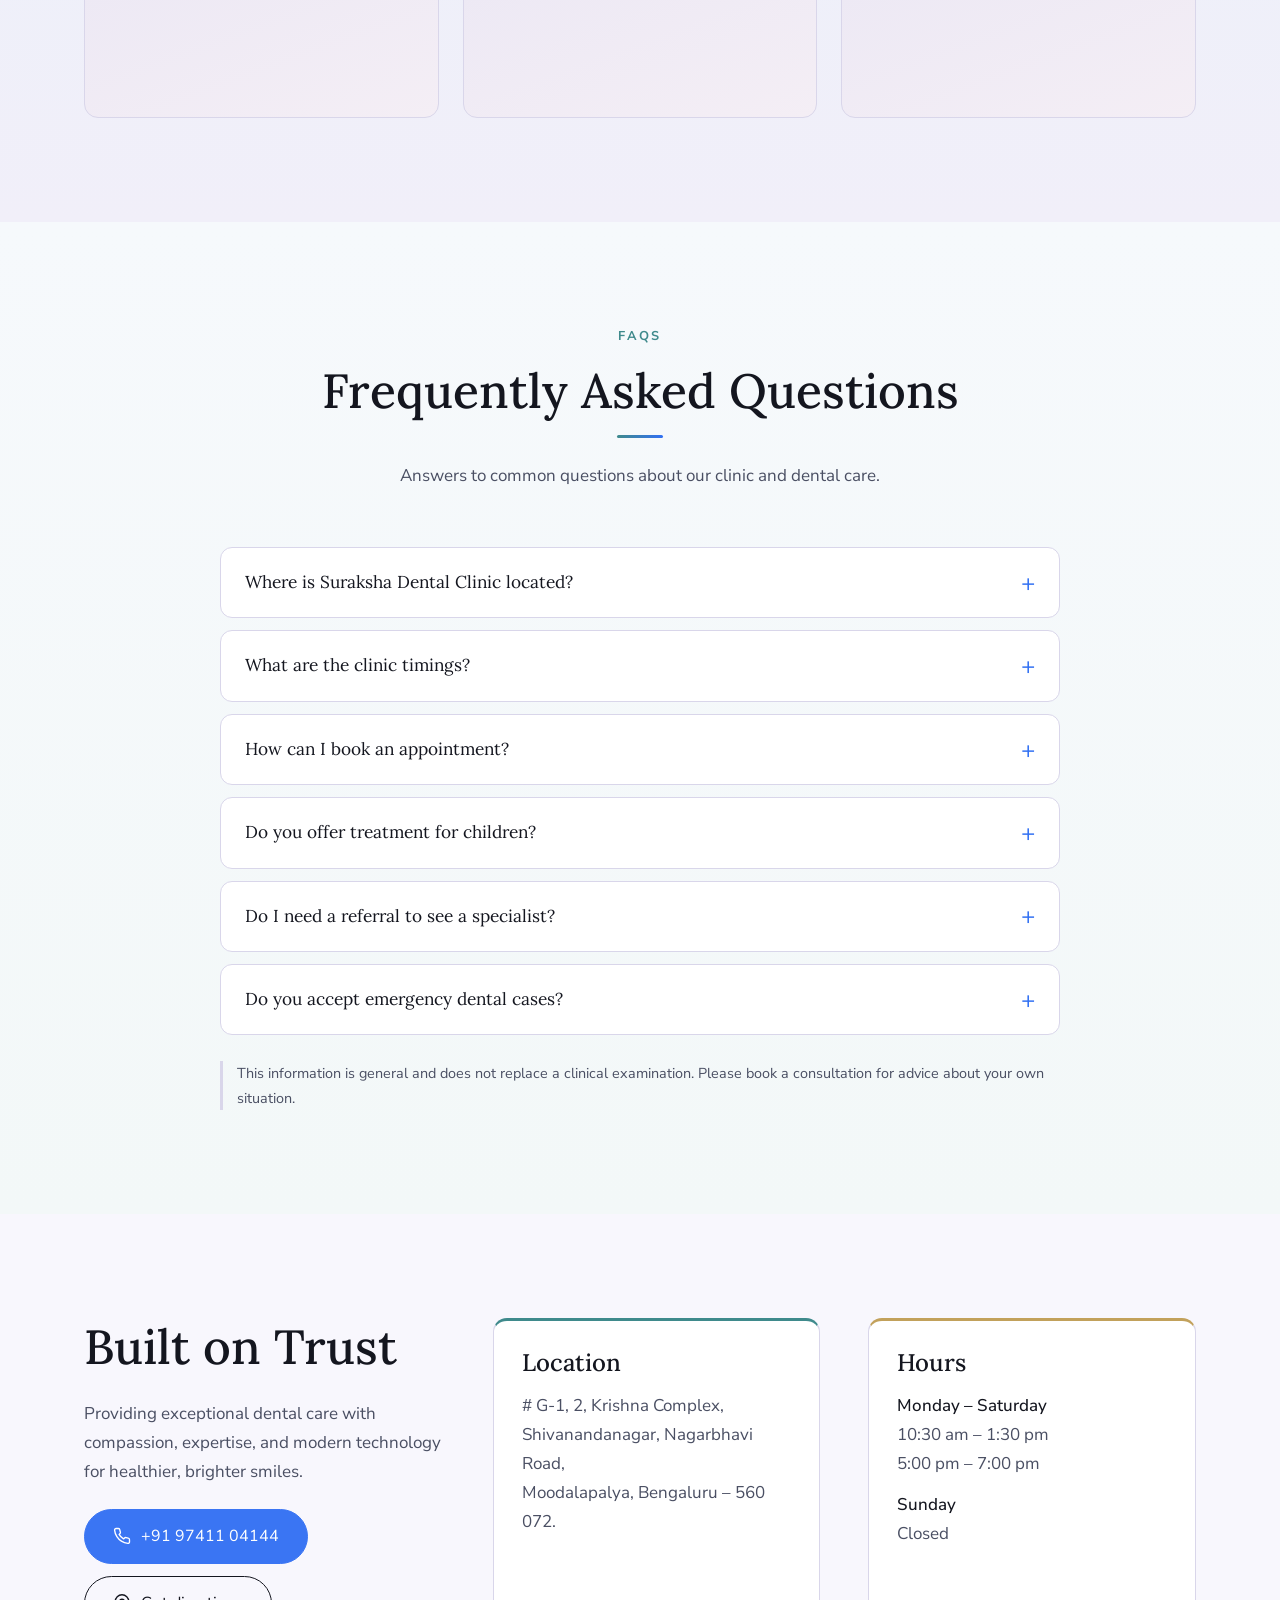
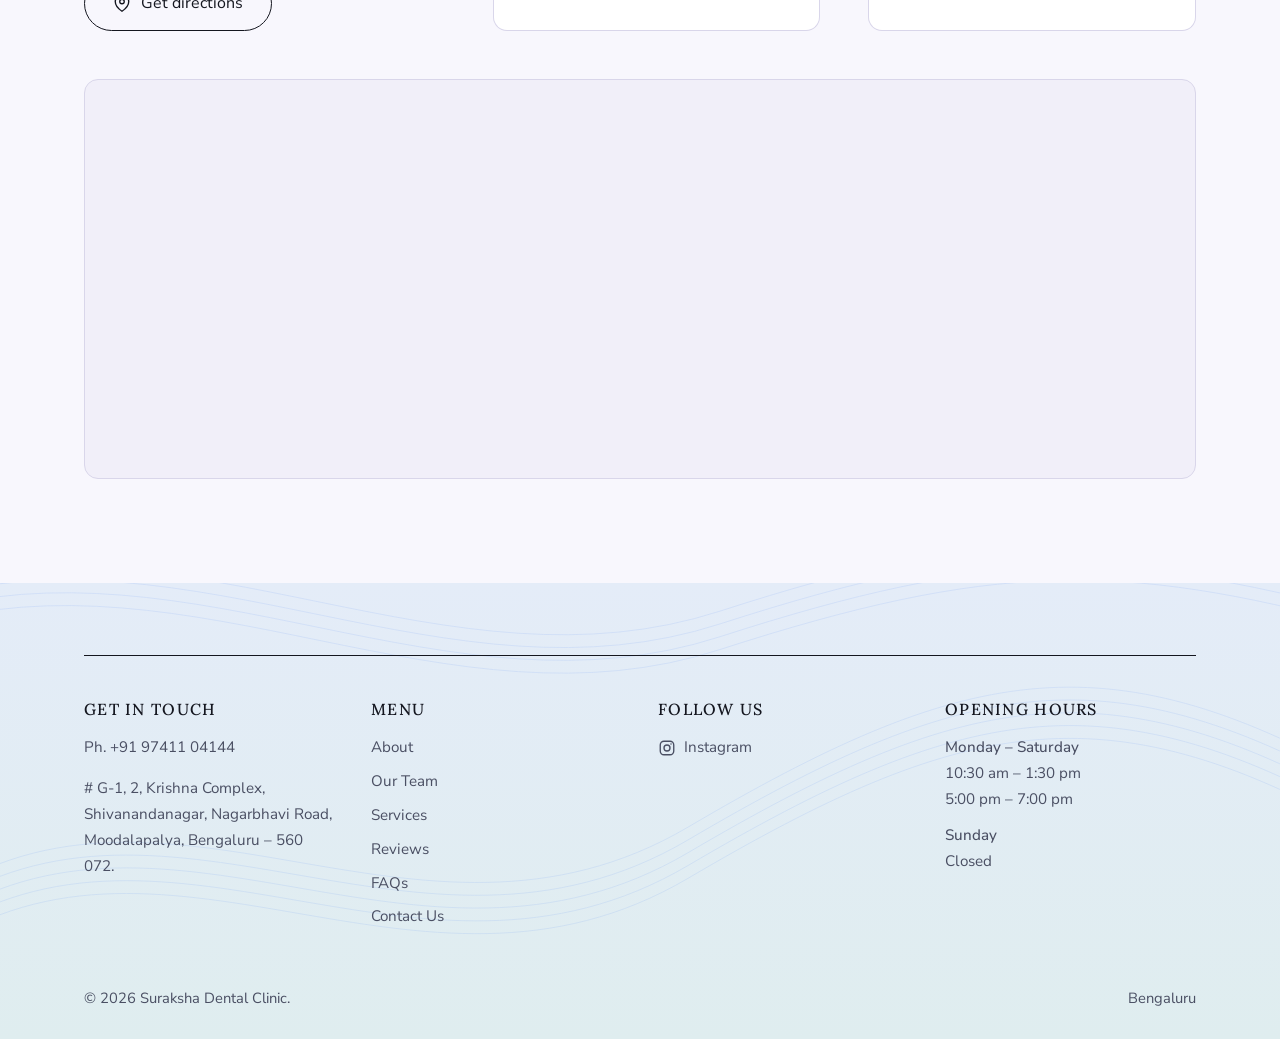
==== commit 1ea89c02: "Primary doctor details added." ====
--- a/index.html
+++ b/index.html
@@ -48,18 +48,18 @@
 
   links: {
     whatsappCommunity: "",   // WhatsApp community invite link, e.g. "https://chat.whatsapp.com/XXXXXXXX"
-    instagram: "",           // e.g. "https://www.instagram.com/your_handle/"
-    googleReviews: ""        // your Google reviews link (see EDITING-GUIDE.md)
+    instagram: "https://www.instagram.com/clinic_surakshadental/",           // e.g. "https://www.instagram.com/your_handle/"
+    googleReviews: "https://g.page/r/CWkQJIRcpoWWEAE/review"        // your Google reviews link (see EDITING-GUIDE.md)
   },
 
   hero: {
     headlineLine1: ["Precision ", "Dentistry", "."],     // middle word is shown in blue
     headlineLine2: ["", "Exceptional", " Care."],
-    intro: "Discover a dental experience where expertise meets comfort. We provide tailored treatments in a welcoming environment designed around your needs."
+    intro: "A welcoming place for your family to receive thoughtful, affordable dental care built on trust and compassion."
   },
 
   stats: [
-    { value: "500+",     label: "Happy Patients",     text: "Trusted by families for quality care." },
+    { value: "30K+",     label: "Happy Patients",     text: "Trusted by families for quality care." },
     { value: "25+ years",label: "Clinical Experience",text: "Delivering healthy smiles with expertise." },
     { value: "8",        label: "Specialties",        text: "Dedicated specialists across every area of dental care." }
   ],
@@ -81,7 +81,7 @@
       { name: "Prosthodontics",                    text: "Crowns, bridges and dentures to restore missing or damaged teeth." },
       { name: "Periodontics",                      text: "Care for the gums and the bone that supports your teeth." },
       { name: "Oral Medicine and Radiology",       text: "Diagnosis of oral conditions, supported by dental X-rays and imaging." },
-      { name: "Implants and Cosmetic Dentistry",   text: "Tooth replacement with dental implants, and treatments that enhance the look of your smile." },
+      { name: "Implants and Cosmetic Dentistry",   text: "Rebuild your smile with precision-crafted dental implants and refined cosmetic treatments." },
       { name: "Oral and Maxillofacial Surgery",    text: "Surgical care including extractions, impacted wisdom teeth and jaw-related procedures." },
       { name: "Pediatric Dentistry",               text: "Gentle dental care for infants, children and teenagers." }
     ]
@@ -93,12 +93,12 @@
 
     /* PRIMARY DOCTOR — shown large at the top */
     lead: {
-      photo: "",
+      photo: "images/Dr Shubha.png",
       name: "Dr Shubha N C",
       role: "Founder & Chief Consultant",
       qualifications: "BDS",
       experience: "25+ years of experience",
-      bio: "[Write 3–4 lines about the primary doctor: training, areas of focus and approach to patient care.]",
+      bio: "With years of experience in dentistry, Dr Shubha believes in providing honest, ethical and compassionate dental care. Every patient is treated with personal attention, transparency and a commitment to doing what is best for their oral health. The focus is on building long-term relationships through trusted treatment, family-friendly care and affordable solutions.",
       highlights: [
         "[Certification or highlight 1]",
         "[Certification or highlight 2]",
@@ -156,14 +156,14 @@
 
   reviews: {
     title: "What Our Patients Say",
-    rating: "4.0",          // your Google rating, e.g. "4.8"
-    count: "9",            // number of Google reviews, e.g. "120"
+    rating: "4.3",          // your Google rating, e.g. "4.8"
+    count: "14",            // number of Google reviews, e.g. "120"
     buttonLabel: "Read all reviews on Google",
     /* Paste REAL Google reviews only, word for word, with the reviewer's name. */
     items: [
+      { rating: 5, text: "Excellent dental care and a very pleasant experience. The doctor was friendly, knowledgeable, and made me feel comfortable throughout the treatment. Everything was explained properly before the procedure. The clinic is hygienic, organized, and the staff is very supportive. Definitely recommend this clinic.", name: "Sumukh Kulkarni"},
       { rating: 5, text: "Doctor's approach and experience, Cleanliness, staff and we'll maintained clinic", name: "Goated"},
-      { rating: 5, text: "Best doctors and orthopedics affordable consultancy highly recommended", name: "SreeRaama 7676"},
-      { rating: 5, text: "super clinic", name: "Ravi Rajan"}
+      { rating: 5, text: "They take time to listen, explain everything clearly and guide you honestly. Never felt like money was their priority. Really grateful to have found such a caring clinic.", name: "Sagar Srinivasachary"}
     ]
   },
 
